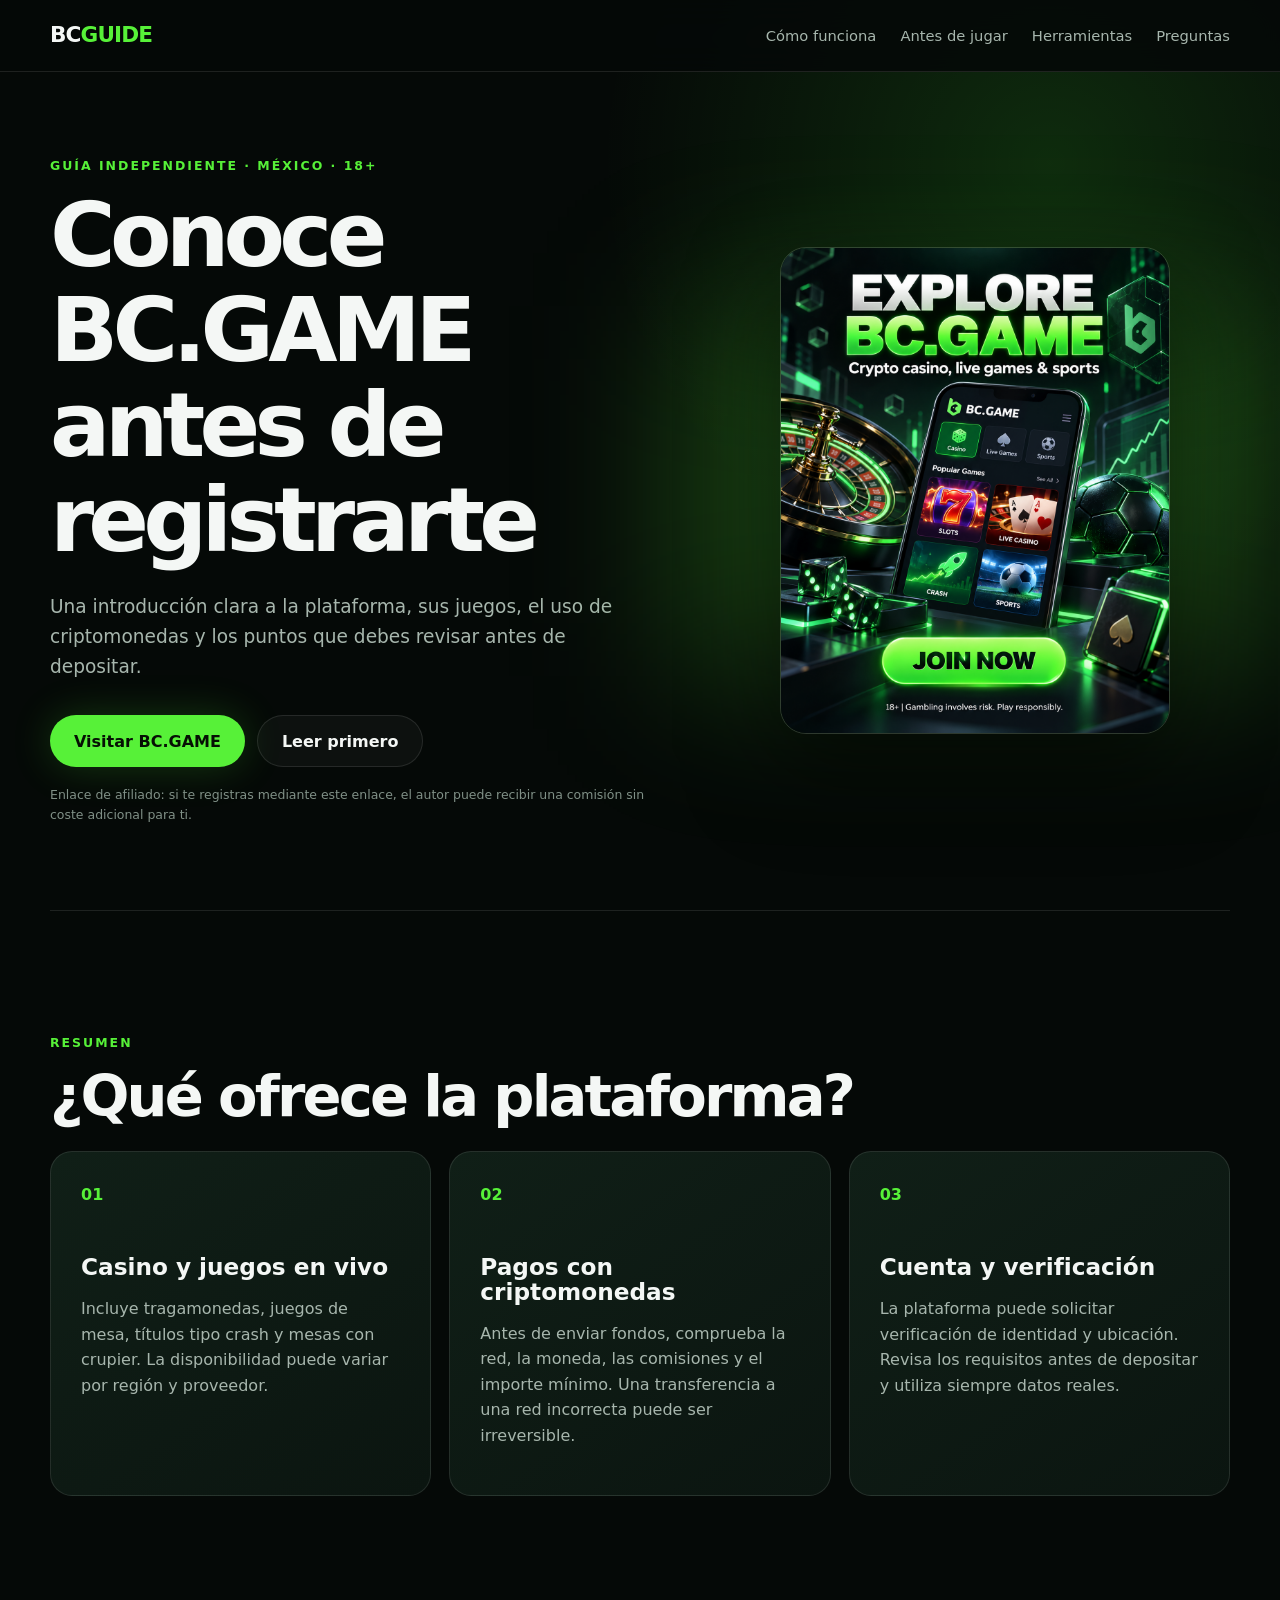
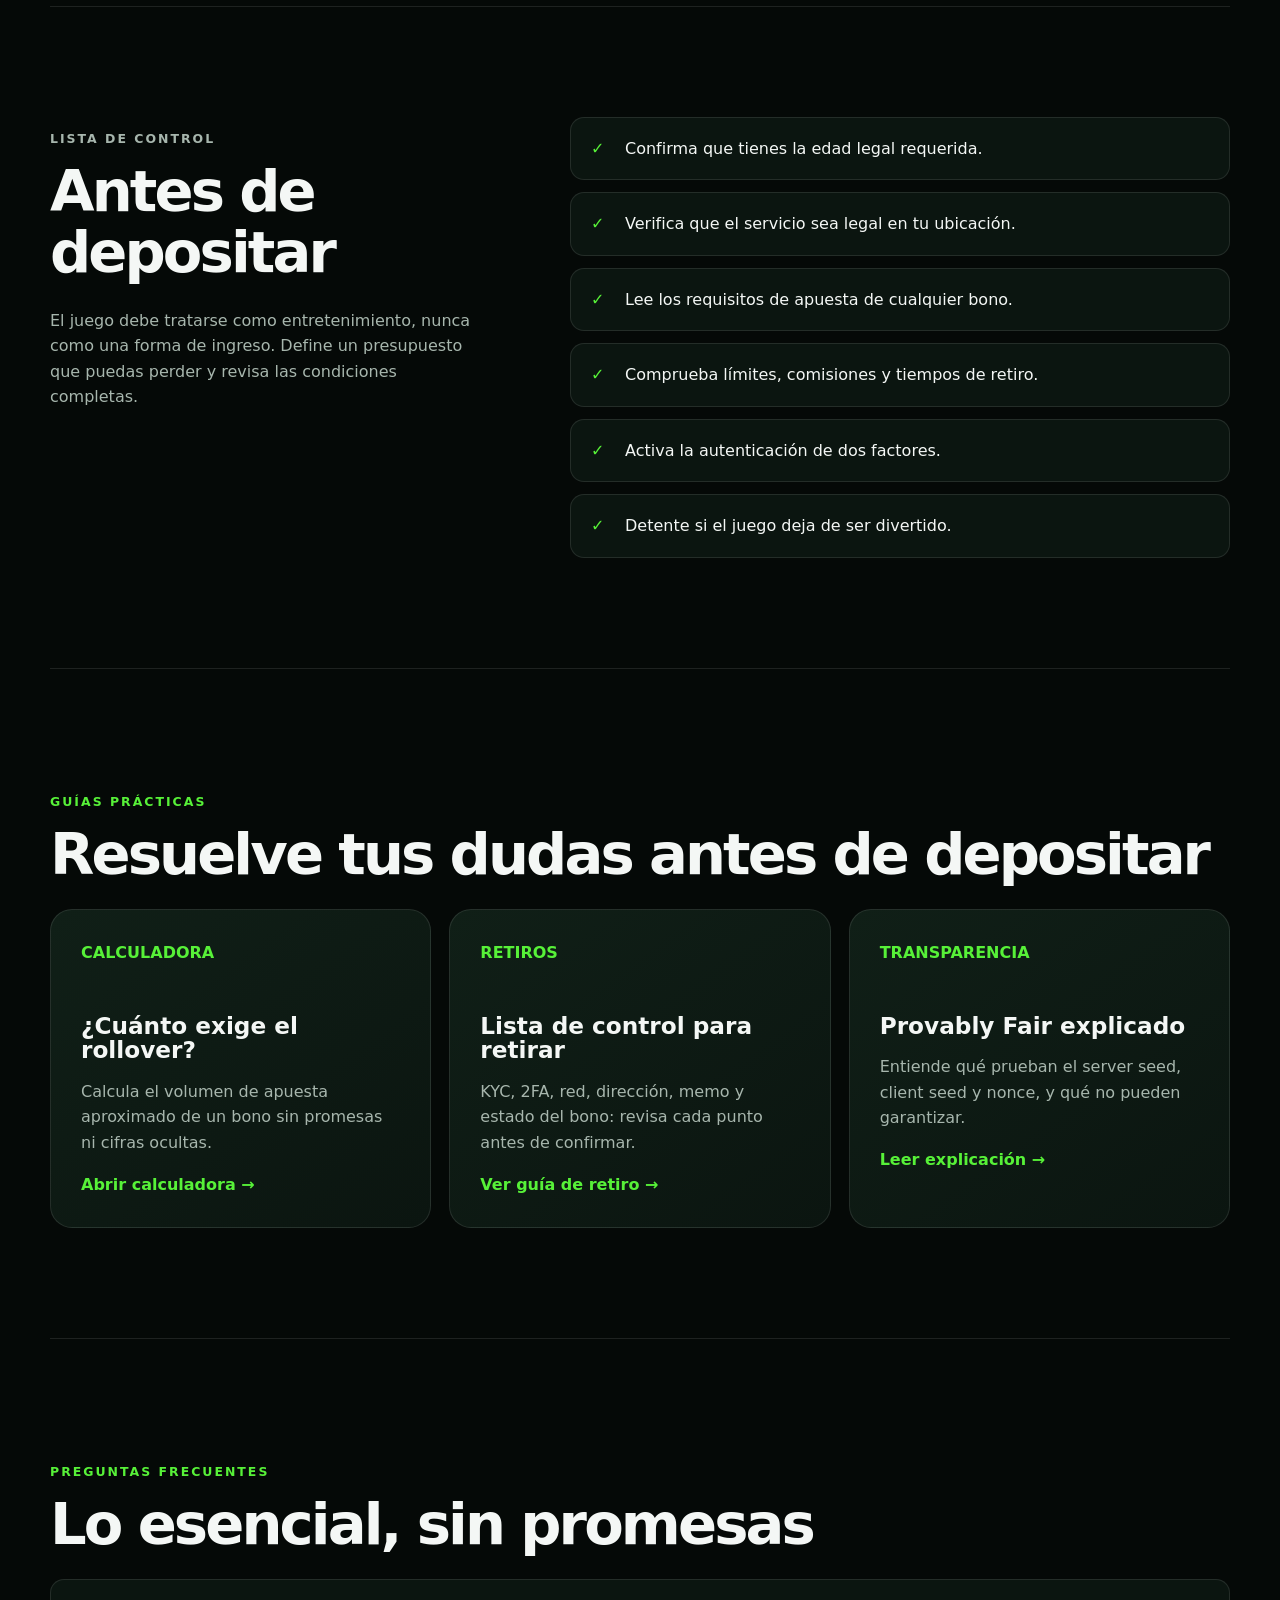
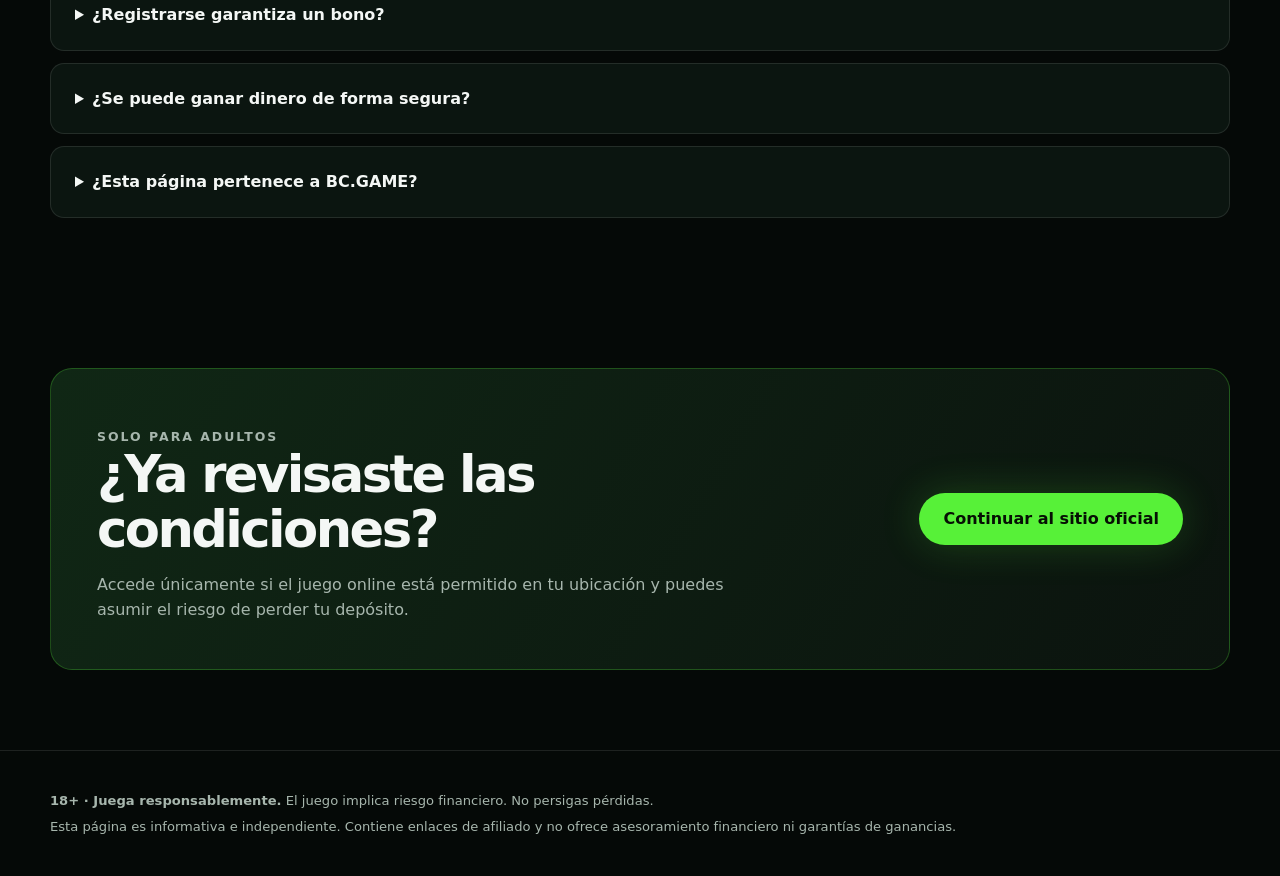
==== index.html @ 542ecfee "Add files via upload" ====
<!doctype html>
<html lang="es-MX">
<head>
  <meta charset="utf-8">
  <meta name="viewport" content="width=device-width, initial-scale=1">
  <title>BC.GAME México: guía, registro y juego responsable</title>
  <meta name="description" content="Guía informativa sobre BC.GAME para usuarios adultos en México: registro, juegos, pagos con criptomonedas y condiciones importantes.">
  <meta name="robots" content="index,follow">
  <meta name="theme-color" content="#07110d">
  <link rel="canonical" href="https://dzoyox.github.io/bcgame-mexico-guide/">
  <meta property="og:type" content="website">
  <meta property="og:locale" content="es_MX">
  <meta property="og:title" content="BC.GAME México: guía antes de registrarte">
  <meta property="og:description" content="Registro, criptomonedas, seguridad y condiciones importantes explicadas de forma clara. Solo para mayores de 18 años.">
  <meta property="og:url" content="https://dzoyox.github.io/bcgame-mexico-guide/">
  <meta property="og:image" content="https://dzoyox.github.io/bcgame-mexico-guide/bcgame-ad.png">
  <meta name="twitter:card" content="summary_large_image">
  <meta name="twitter:title" content="BC.GAME México: guía antes de registrarte">
  <meta name="twitter:description" content="Lo esencial sobre registro, criptomonedas, seguridad y condiciones. 18+.">
  <meta name="twitter:image" content="https://dzoyox.github.io/bcgame-mexico-guide/bcgame-ad.png">
  <link rel="stylesheet" href="styles.css">
  <script type="application/ld+json">
  {
    "@context": "https://schema.org",
    "@type": "WebPage",
    "name": "BC.GAME México: guía, registro y juego responsable",
    "description": "Guía independiente sobre registro, pagos con criptomonedas, seguridad y juego responsable.",
    "url": "https://dzoyox.github.io/bcgame-mexico-guide/",
    "inLanguage": "es-MX",
    "isFamilyFriendly": false,
    "audience": { "@type": "PeopleAudience", "requiredMinAge": 18 },
    "mainEntity": {
      "@type": "FAQPage",
      "mainEntity": [
        {
          "@type": "Question",
          "name": "¿Registrarse garantiza un bono?",
          "acceptedAnswer": { "@type": "Answer", "text": "No. Las promociones pueden cambiar y suelen tener requisitos de depósito, apuesta, tiempo y elegibilidad." }
        },
        {
          "@type": "Question",
          "name": "¿Se puede ganar dinero de forma segura?",
          "acceptedAnswer": { "@type": "Answer", "text": "No existe una ganancia garantizada. Los juegos de azar implican riesgo y la pérdida del dinero depositado es posible." }
        },
        {
          "@type": "Question",
          "name": "¿Esta página pertenece a BC.GAME?",
          "acceptedAnswer": { "@type": "Answer", "text": "No. Es una guía independiente que contiene un enlace de afiliado." }
        }
      ]
    }
  }
  </script>
</head>
<body>
  <header class="topbar">
    <a class="brand" href="#inicio" aria-label="Inicio">BC<span>GUIDE</span></a>
    <nav aria-label="Navegación principal">
      <a href="#como-funciona">Cómo funciona</a>
      <a href="#antes-de-jugar">Antes de jugar</a>
      <a href="#herramientas">Herramientas</a>
      <a href="#preguntas">Preguntas</a>
    </nav>
  </header>

  <main id="inicio">
    <section class="hero">
      <div class="hero-copy">
        <p class="eyebrow">GUÍA INDEPENDIENTE · MÉXICO · 18+</p>
        <h1>Conoce BC.GAME antes de registrarte</h1>
        <p class="lead">Una introducción clara a la plataforma, sus juegos, el uso de criptomonedas y los puntos que debes revisar antes de depositar.</p>
        <div class="actions">
          <a class="button primary" href="https://bcvn2.com/i-muosvm44-r/" rel="nofollow sponsored noopener" target="_blank">Visitar BC.GAME</a>
          <a class="button secondary" href="#antes-de-jugar">Leer primero</a>
        </div>
        <p class="disclosure">Enlace de afiliado: si te registras mediante este enlace, el autor puede recibir una comisión sin coste adicional para ti.</p>
      </div>
      <div class="hero-art">
        <img src="bcgame-ad.png" alt="Vista promocional de BC.GAME con juegos de casino y deportes" width="1122" height="1402">
      </div>
    </section>

    <section class="section" id="como-funciona">
      <p class="eyebrow">RESUMEN</p>
      <h2>¿Qué ofrece la plataforma?</h2>
      <div class="cards">
        <article class="card">
          <span class="number">01</span>
          <h3>Casino y juegos en vivo</h3>
          <p>Incluye tragamonedas, juegos de mesa, títulos tipo crash y mesas con crupier. La disponibilidad puede variar por región y proveedor.</p>
        </article>
        <article class="card">
          <span class="number">02</span>
          <h3>Pagos con criptomonedas</h3>
          <p>Antes de enviar fondos, comprueba la red, la moneda, las comisiones y el importe mínimo. Una transferencia a una red incorrecta puede ser irreversible.</p>
        </article>
        <article class="card">
          <span class="number">03</span>
          <h3>Cuenta y verificación</h3>
          <p>La plataforma puede solicitar verificación de identidad y ubicación. Revisa los requisitos antes de depositar y utiliza siempre datos reales.</p>
        </article>
      </div>
    </section>

    <section class="section split" id="antes-de-jugar">
      <div>
        <p class="eyebrow">LISTA DE CONTROL</p>
        <h2>Antes de depositar</h2>
        <p>El juego debe tratarse como entretenimiento, nunca como una forma de ingreso. Define un presupuesto que puedas perder y revisa las condiciones completas.</p>
      </div>
      <ul class="checklist">
        <li>Confirma que tienes la edad legal requerida.</li>
        <li>Verifica que el servicio sea legal en tu ubicación.</li>
        <li>Lee los requisitos de apuesta de cualquier bono.</li>
        <li>Comprueba límites, comisiones y tiempos de retiro.</li>
        <li>Activa la autenticación de dos factores.</li>
        <li>Detente si el juego deja de ser divertido.</li>
      </ul>
    </section>

    <section class="section" id="herramientas">
      <p class="eyebrow">GUÍAS PRÁCTICAS</p>
      <h2>Resuelve tus dudas antes de depositar</h2>
      <div class="cards resource-cards">
        <article class="card">
          <span class="number">CALCULADORA</span>
          <h3>¿Cuánto exige el rollover?</h3>
          <p>Calcula el volumen de apuesta aproximado de un bono sin promesas ni cifras ocultas.</p>
          <a class="text-link" href="calculadora-rollover.html">Abrir calculadora →</a>
        </article>
        <article class="card">
          <span class="number">RETIROS</span>
          <h3>Lista de control para retirar</h3>
          <p>KYC, 2FA, red, dirección, memo y estado del bono: revisa cada punto antes de confirmar.</p>
          <a class="text-link" href="retiros-bc-game-mexico.html">Ver guía de retiro →</a>
        </article>
        <article class="card">
          <span class="number">TRANSPARENCIA</span>
          <h3>Provably Fair explicado</h3>
          <p>Entiende qué prueban el server seed, client seed y nonce, y qué no pueden garantizar.</p>
          <a class="text-link" href="provably-fair-bc-game.html">Leer explicación →</a>
        </article>
      </div>
    </section>

    <section class="section" id="preguntas">
      <p class="eyebrow">PREGUNTAS FRECUENTES</p>
      <h2>Lo esencial, sin promesas</h2>
      <div class="faq">
        <details>
          <summary>¿Registrarse garantiza un bono?</summary>
          <p>No. Las promociones pueden cambiar y suelen tener requisitos de depósito, apuesta, tiempo y elegibilidad. Consulta siempre las condiciones vigentes en la plataforma.</p>
        </details>
        <details>
          <summary>¿Se puede ganar dinero de forma segura?</summary>
          <p>No existe una ganancia garantizada. Los juegos de azar implican riesgo y la pérdida del dinero depositado es posible.</p>
        </details>
        <details>
          <summary>¿Esta página pertenece a BC.GAME?</summary>
          <p>No. Es una guía independiente que contiene un enlace de afiliado. La información oficial y las condiciones actuales se encuentran en el sitio del operador.</p>
        </details>
      </div>
    </section>

    <section class="cta">
      <div>
        <p class="eyebrow">SOLO PARA ADULTOS</p>
        <h2>¿Ya revisaste las condiciones?</h2>
        <p>Accede únicamente si el juego online está permitido en tu ubicación y puedes asumir el riesgo de perder tu depósito.</p>
      </div>
      <a class="button primary" href="https://bcvn2.com/i-muosvm44-r/" rel="nofollow sponsored noopener" target="_blank">Continuar al sitio oficial</a>
    </section>
  </main>

  <footer>
    <p><strong>18+ · Juega responsablemente.</strong> El juego implica riesgo financiero. No persigas pérdidas.</p>
    <p>Esta página es informativa e independiente. Contiene enlaces de afiliado y no ofrece asesoramiento financiero ni garantías de ganancias.</p>
  </footer>
</body>
</html>
---- styles.css ----
:root {
  --bg: #050907;
  --panel: #0b1510;
  --panel-2: #101f17;
  --text: #f4f7f5;
  --muted: #a7b6ad;
  --green: #57f138;
  --green-dark: #2fc417;
  --line: rgba(255,255,255,.1);
  --radius: 22px;
}

* { box-sizing: border-box; }
html { scroll-behavior: smooth; }
body {
  margin: 0;
  background:
    radial-gradient(circle at 82% 4%, rgba(72, 255, 54, .14), transparent 28rem),
    var(--bg);
  color: var(--text);
  font-family: Inter, ui-sans-serif, system-ui, -apple-system, BlinkMacSystemFont, "Segoe UI", sans-serif;
  line-height: 1.6;
}

a { color: inherit; }
.text-link { color: var(--green); font-weight: 800; text-decoration: none; }
.text-link:hover { text-decoration: underline; }
.topbar {
  position: sticky;
  top: 0;
  z-index: 10;
  display: flex;
  justify-content: space-between;
  align-items: center;
  padding: 18px max(24px, calc((100vw - 1180px) / 2));
  border-bottom: 1px solid var(--line);
  background: rgba(5, 9, 7, .88);
  backdrop-filter: blur(16px);
}
.brand { text-decoration: none; font-weight: 900; letter-spacing: -.04em; font-size: 1.35rem; }
.brand span { color: var(--green); }
nav { display: flex; gap: 24px; }
nav a { color: var(--muted); text-decoration: none; font-size: .92rem; }
nav a:hover { color: var(--text); }

main { width: min(1180px, calc(100% - 40px)); margin: 0 auto; }
.hero {
  min-height: 720px;
  display: grid;
  grid-template-columns: 1.08fr .92fr;
  align-items: center;
  gap: 72px;
  padding: 72px 0;
}
.eyebrow { color: var(--green); font-size: .78rem; font-weight: 800; letter-spacing: .16em; }
h1, h2, h3 { line-height: 1.06; margin-top: 0; }
h1 { max-width: 720px; margin-bottom: 24px; font-size: clamp(3.1rem, 7vw, 6.4rem); letter-spacing: -.065em; }
h2 { margin-bottom: 24px; font-size: clamp(2.2rem, 4.5vw, 4.2rem); letter-spacing: -.05em; }
h3 { margin-bottom: 14px; font-size: 1.45rem; }
.lead { max-width: 680px; color: var(--muted); font-size: 1.16rem; }
.actions { display: flex; flex-wrap: wrap; gap: 12px; margin: 34px 0 18px; }
.button {
  display: inline-flex;
  align-items: center;
  justify-content: center;
  min-height: 52px;
  padding: 0 24px;
  border-radius: 999px;
  text-decoration: none;
  font-weight: 800;
}
.primary { color: #061004; background: var(--green); box-shadow: 0 0 42px rgba(87,241,56,.2); }
.primary:hover { background: #7cff61; }
.secondary { border: 1px solid var(--line); background: rgba(255,255,255,.035); }
.disclosure { max-width: 650px; color: #809087; font-size: .78rem; }
.hero-art { position: relative; }
.hero-art::before { content: ""; position: absolute; inset: 12% -8%; background: rgba(87,241,56,.25); filter: blur(80px); }
.hero-art img {
  position: relative;
  display: block;
  width: min(100%, 390px);
  height: auto;
  max-height: 540px;
  object-fit: contain;
  margin: auto;
  border: 1px solid rgba(255,255,255,.15);
  border-radius: 26px;
  box-shadow: 0 35px 90px rgba(0,0,0,.55);
}

.section { padding: 110px 0; border-top: 1px solid var(--line); }
.cards { display: grid; grid-template-columns: repeat(3, 1fr); gap: 18px; }
.card { padding: 30px; border: 1px solid var(--line); border-radius: var(--radius); background: linear-gradient(145deg, var(--panel-2), var(--panel)); }
.card p, .split p, .faq p, .cta p { color: var(--muted); }
.number { display: block; margin-bottom: 48px; color: var(--green); font-weight: 900; }
.split { display: grid; grid-template-columns: .8fr 1.2fr; gap: 80px; align-items: start; }
.checklist { display: grid; gap: 12px; padding: 0; margin: 0; list-style: none; }
.checklist li { padding: 18px 20px 18px 54px; border: 1px solid var(--line); border-radius: 14px; background: var(--panel); position: relative; }
.checklist li::before { content: "✓"; position: absolute; left: 20px; color: var(--green); font-weight: 900; }
.faq { display: grid; gap: 12px; }
details { padding: 22px 24px; border: 1px solid var(--line); border-radius: 14px; background: var(--panel); }
summary { cursor: pointer; font-weight: 800; }
.cta { display: flex; justify-content: space-between; align-items: center; gap: 40px; margin: 40px 0 80px; padding: 46px; border-radius: var(--radius); background: linear-gradient(120deg, #102715, #0b130e); border: 1px solid rgba(87,241,56,.25); }
.cta h2 { margin-bottom: 12px; font-size: clamp(2rem, 4vw, 3.5rem); }
.cta p { max-width: 670px; margin-bottom: 0; }
.cta .button { flex: none; }
footer { padding: 34px max(24px, calc((100vw - 1180px) / 2)); border-top: 1px solid var(--line); color: var(--muted); font-size: .82rem; }
footer p { margin: 5px 0; }

.article-shell { width: min(860px, calc(100% - 40px)); margin: 0 auto; padding: 80px 0 110px; }
.article-shell h1 { font-size: clamp(2.8rem, 7vw, 5.5rem); }
.article-shell h2 { margin-top: 70px; font-size: clamp(2rem, 4vw, 3.3rem); }
.article-shell p, .article-shell li { color: var(--muted); }
.article-shell strong { color: var(--text); }
.article-intro { font-size: 1.18rem; }
.notice { margin: 30px 0; padding: 20px 22px; border: 1px solid rgba(87,241,56,.25); border-radius: 16px; background: var(--panel); }
.calculator { display: grid; gap: 18px; margin: 34px 0; padding: 28px; border: 1px solid var(--line); border-radius: var(--radius); background: var(--panel); }
.calculator label { display: grid; gap: 8px; color: var(--muted); font-size: .9rem; }
.calculator input, .calculator select { width: 100%; padding: 14px 16px; color: var(--text); background: #07100b; border: 1px solid var(--line); border-radius: 12px; font: inherit; }
.result { padding: 22px; border-radius: 16px; color: #071006; background: var(--green); }
.result strong { display: block; color: #071006; font-size: clamp(2rem, 7vw, 3.7rem); line-height: 1; }
.article-nav { display: flex; flex-wrap: wrap; gap: 10px; margin-bottom: 46px; }
.article-nav a { padding: 8px 13px; border: 1px solid var(--line); border-radius: 999px; color: var(--muted); text-decoration: none; }
.steps { counter-reset: step; padding: 0; list-style: none; }
.steps li { position: relative; margin: 14px 0; padding: 18px 18px 18px 58px; border: 1px solid var(--line); border-radius: 14px; background: var(--panel); }
.steps li::before { counter-increment: step; content: counter(step); position: absolute; left: 18px; top: 17px; display: grid; place-items: center; width: 25px; height: 25px; border-radius: 50%; color: #071006; background: var(--green); font-weight: 900; }

@media (max-width: 820px) {
  nav { display: none; }
  .hero { grid-template-columns: 1fr; gap: 36px; min-height: auto; }
  .hero-art { order: -1; }
  .hero-art img { width: min(78vw, 320px); max-height: none; }
  .cards, .split { grid-template-columns: 1fr; }
  .split { gap: 30px; }
  .section { padding: 76px 0; }
  .cta { align-items: stretch; flex-direction: column; padding: 30px; }
}

@media (prefers-reduced-motion: reduce) {
  html { scroll-behavior: auto; }
}
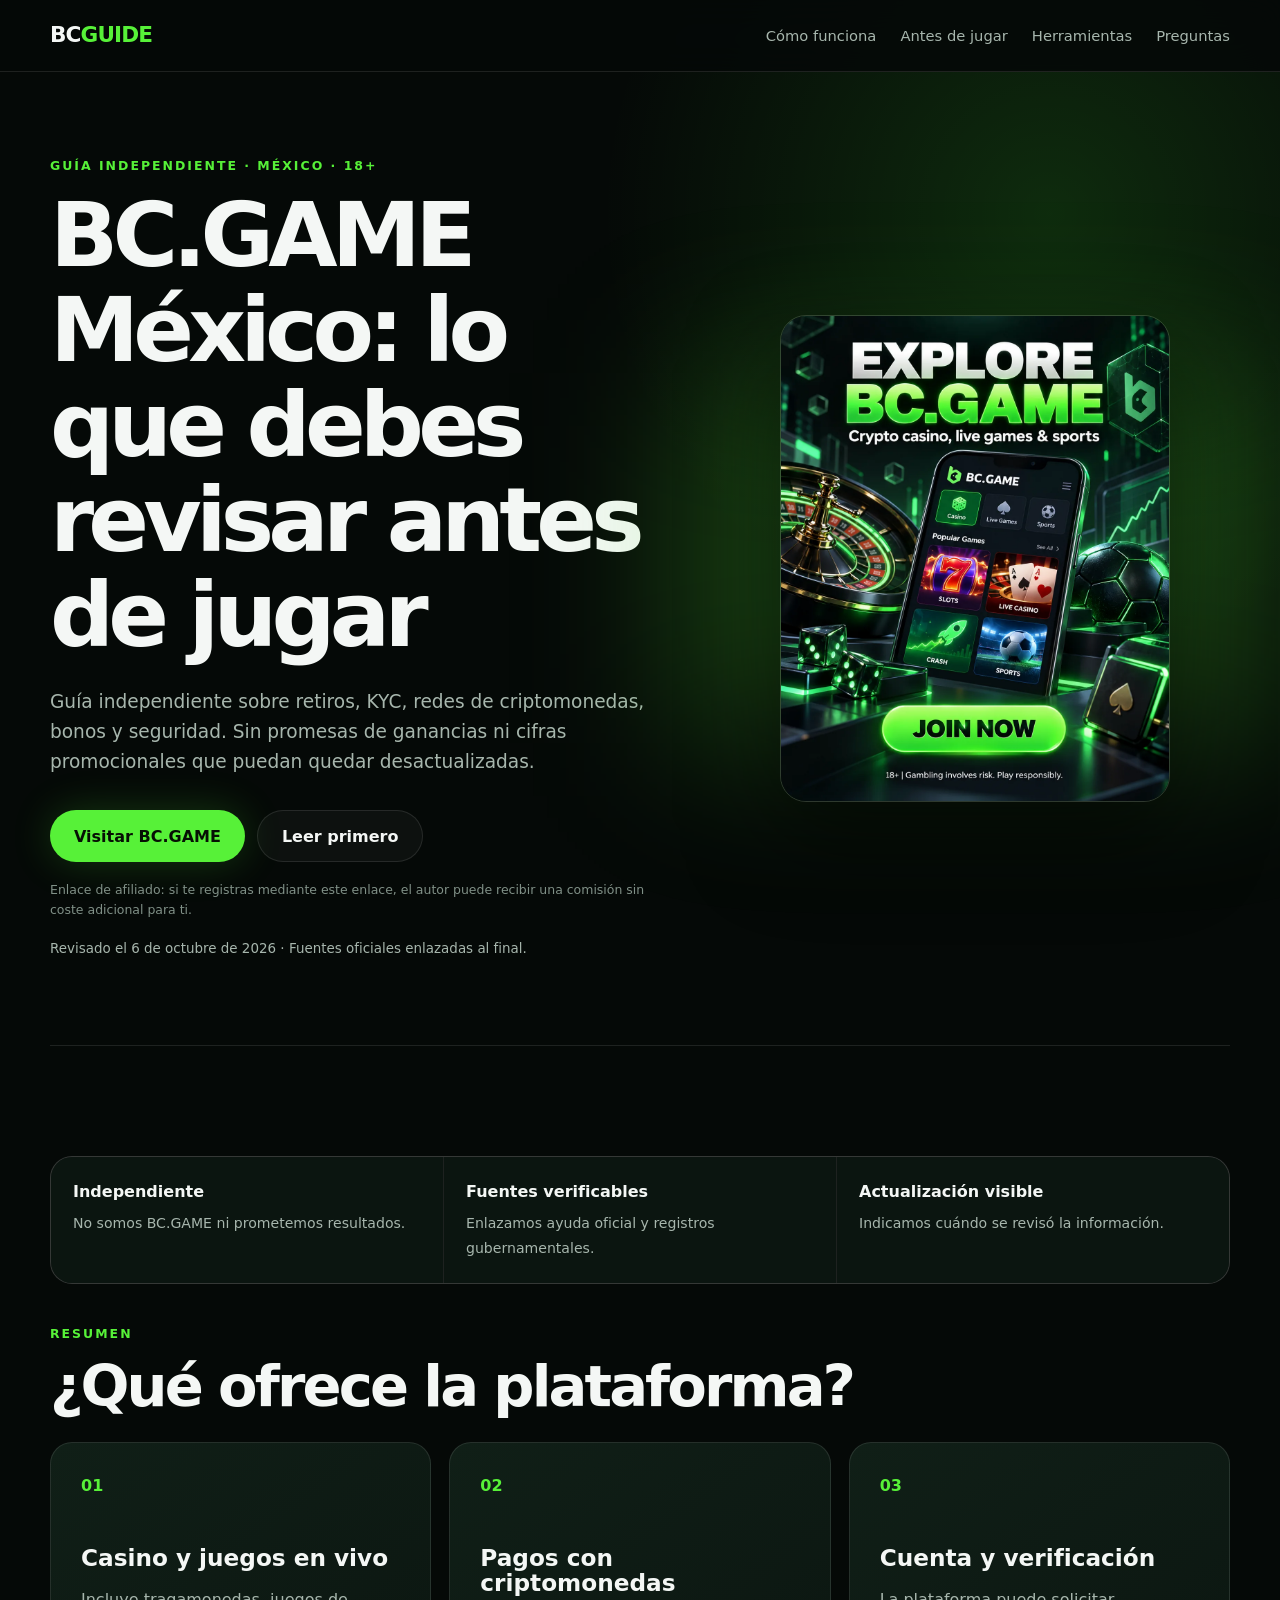
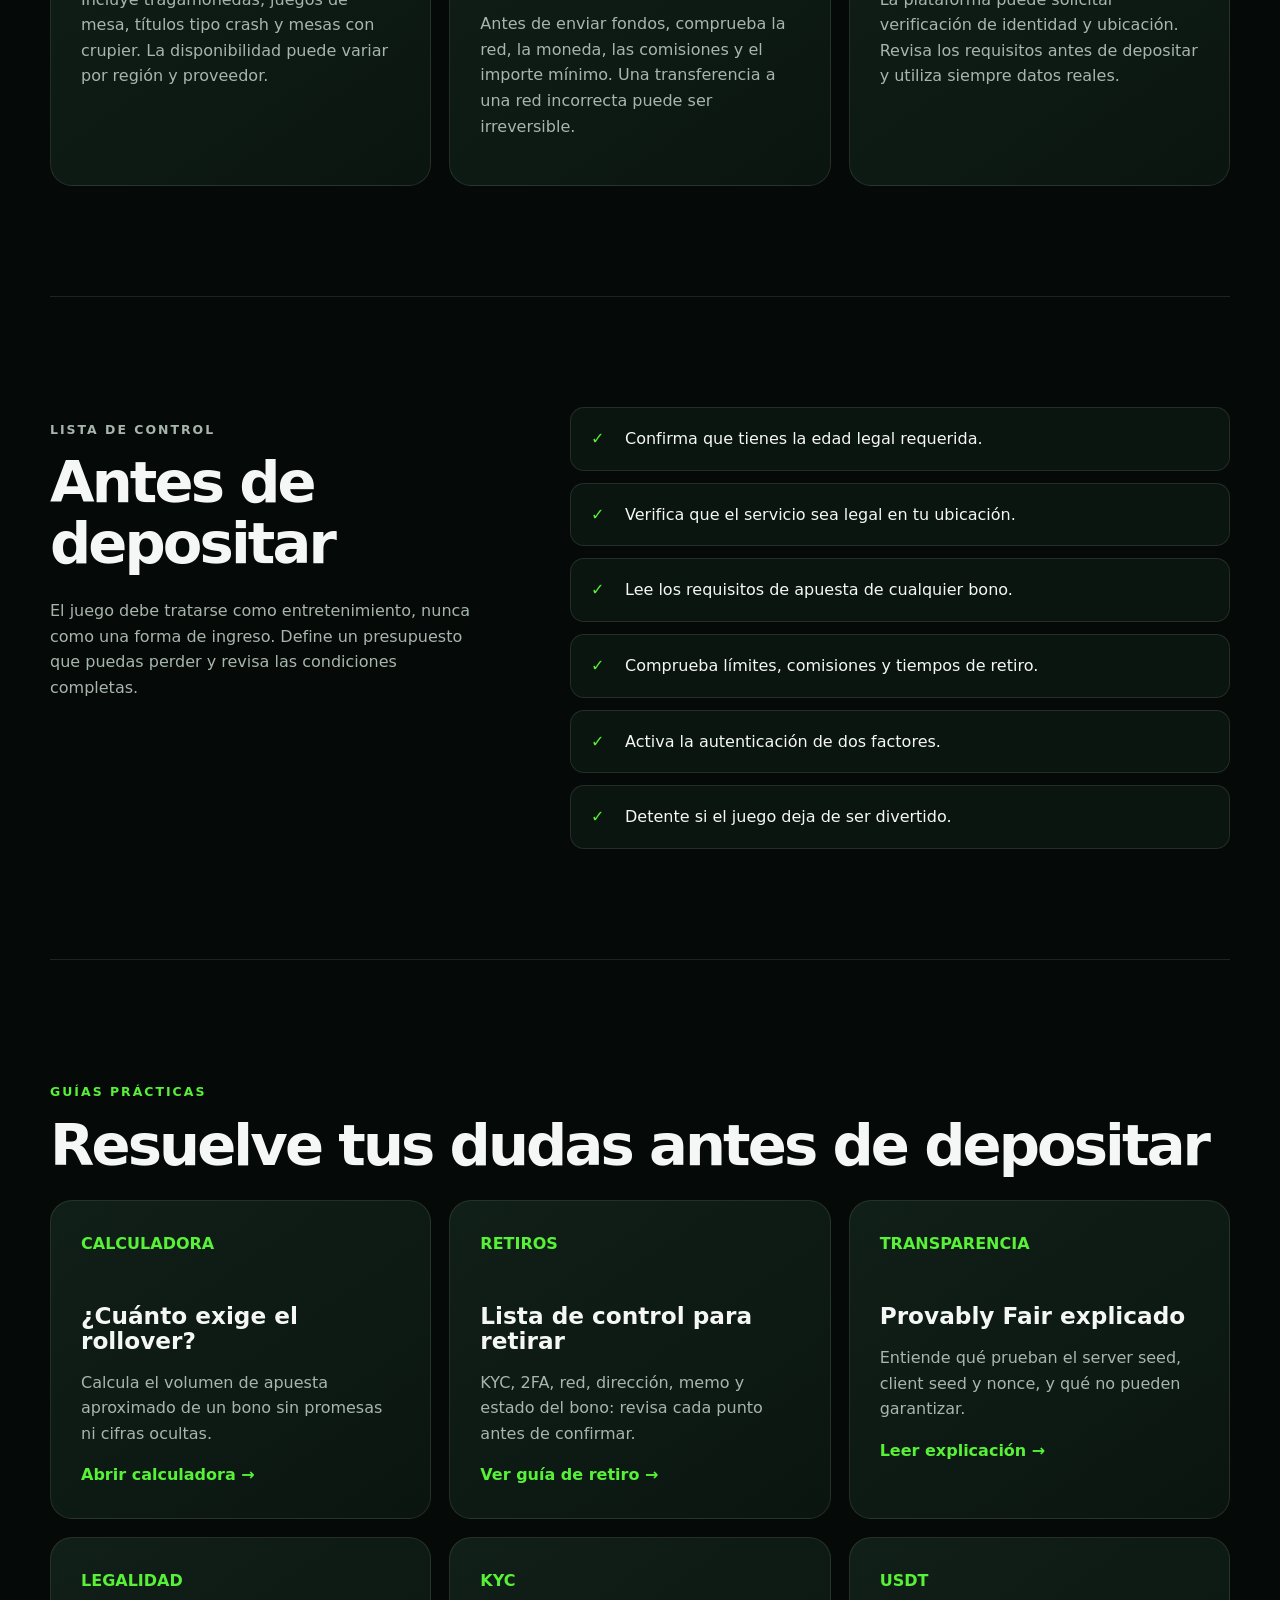
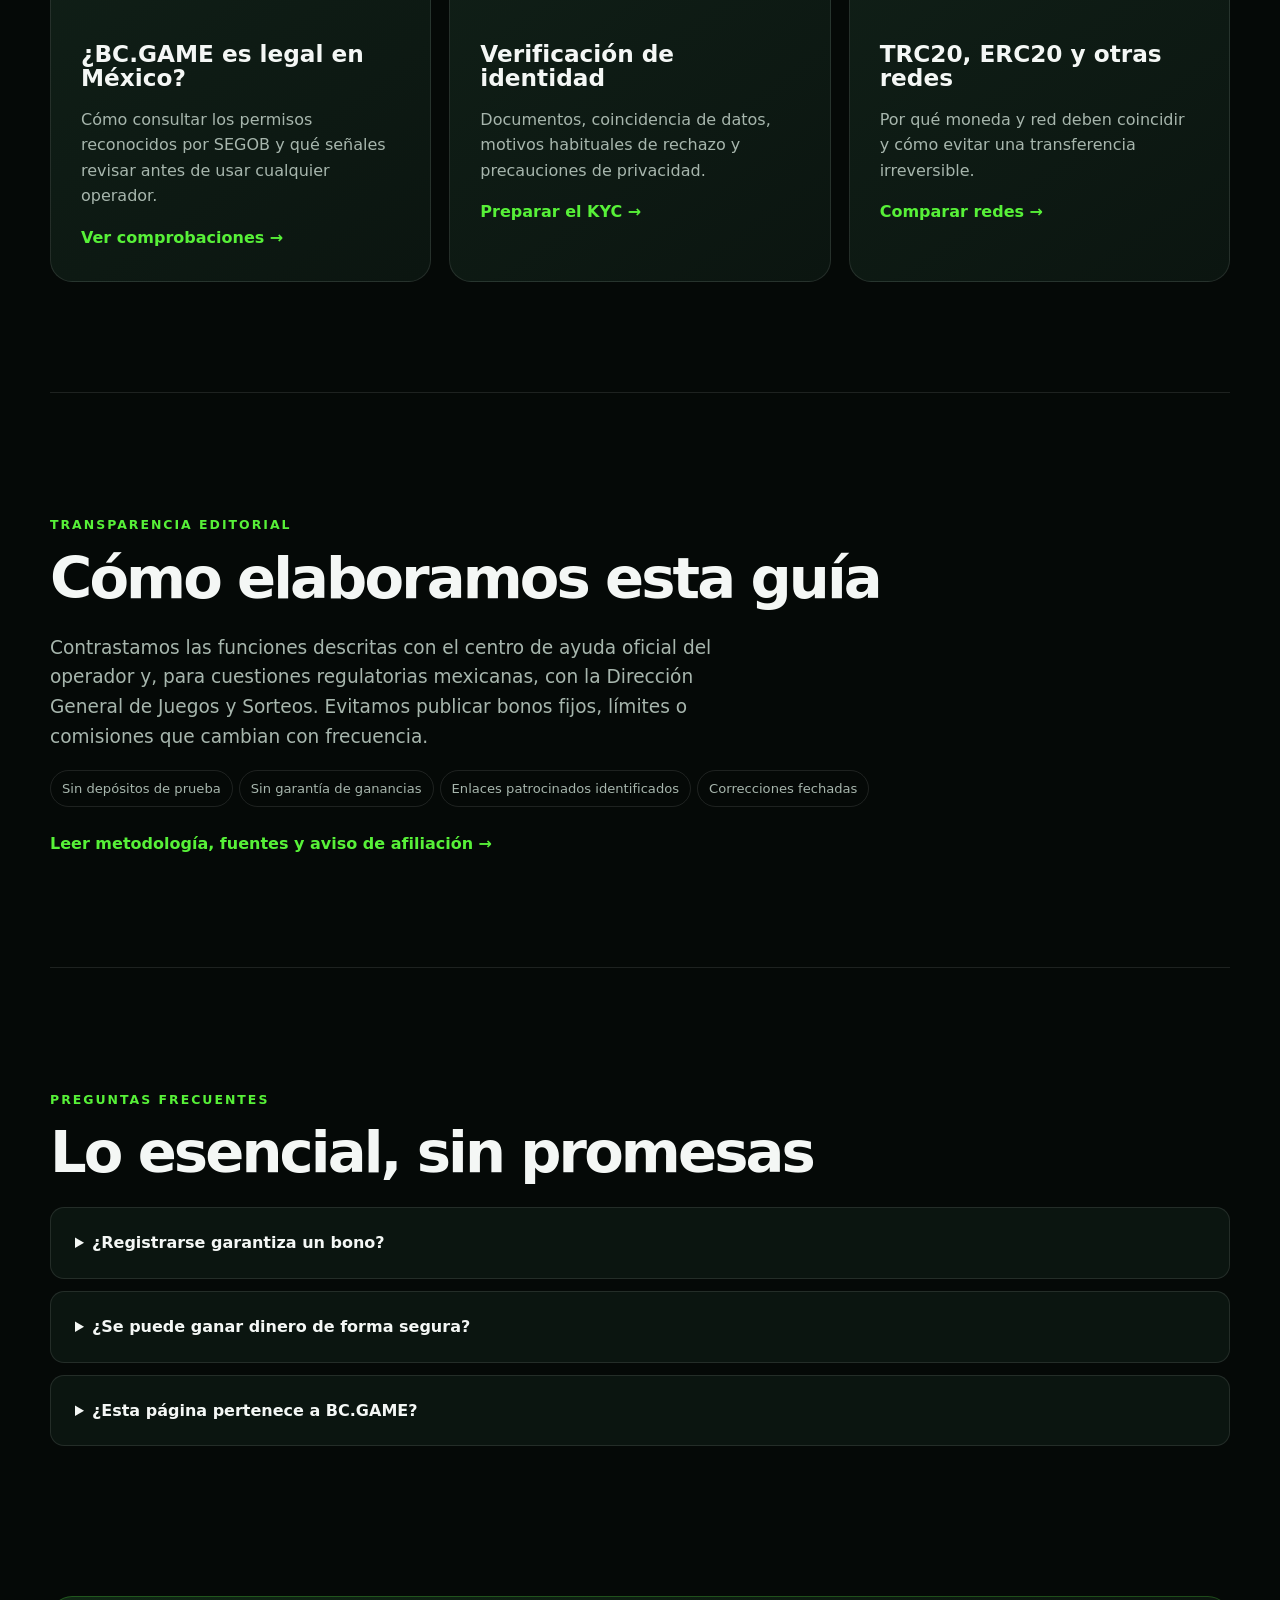
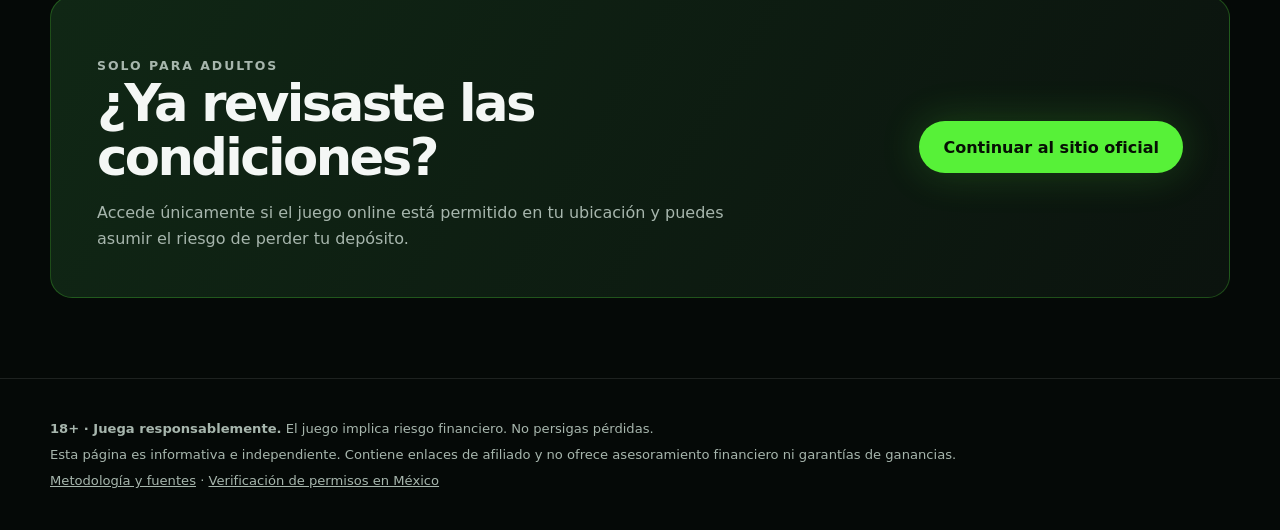
==== commit b3827552: "Expand guides and improve technical SEO" ====
--- a/index.html
+++ b/index.html
@@ -3,30 +3,35 @@
 <head>
   <meta charset="utf-8">
   <meta name="viewport" content="width=device-width, initial-scale=1">
-  <title>BC.GAME México: guía, registro y juego responsable</title>
-  <meta name="description" content="Guía informativa sobre BC.GAME para usuarios adultos en México: registro, juegos, pagos con criptomonedas y condiciones importantes.">
+  <title>BC.GAME México 2026: guía, retiros, KYC y seguridad</title>
+  <meta name="description" content="Guía independiente de BC.GAME para México: retiros, KYC, redes USDT, rollover, Provably Fair, seguridad y cómo verificar permisos antes de registrarte.">
+  <meta name="author" content="BCGUIDE">
   <meta name="robots" content="index,follow">
   <meta name="theme-color" content="#07110d">
   <link rel="canonical" href="https://dzoyox.github.io/bcgame-mexico-guide/">
   <meta property="og:type" content="website">
   <meta property="og:locale" content="es_MX">
-  <meta property="og:title" content="BC.GAME México: guía antes de registrarte">
-  <meta property="og:description" content="Registro, criptomonedas, seguridad y condiciones importantes explicadas de forma clara. Solo para mayores de 18 años.">
+  <meta property="og:title" content="BC.GAME México 2026: guía independiente">
+  <meta property="og:description" content="Retiros, KYC, redes cripto, rollover y seguridad explicados sin promesas. Solo para mayores de 18 años.">
   <meta property="og:url" content="https://dzoyox.github.io/bcgame-mexico-guide/">
   <meta property="og:image" content="https://dzoyox.github.io/bcgame-mexico-guide/bcgame-ad.png">
+  <meta property="og:image:width" content="1122">
+  <meta property="og:image:height" content="1402">
   <meta name="twitter:card" content="summary_large_image">
   <meta name="twitter:title" content="BC.GAME México: guía antes de registrarte">
   <meta name="twitter:description" content="Lo esencial sobre registro, criptomonedas, seguridad y condiciones. 18+.">
   <meta name="twitter:image" content="https://dzoyox.github.io/bcgame-mexico-guide/bcgame-ad.png">
-  <link rel="stylesheet" href="styles.css">
+  <link rel="preload" as="image" href="bcgame-ad.webp" type="image/webp" fetchpriority="high">
+  <link rel="stylesheet" href="styles.css?v=3">
   <script type="application/ld+json">
   {
     "@context": "https://schema.org",
     "@type": "WebPage",
-    "name": "BC.GAME México: guía, registro y juego responsable",
-    "description": "Guía independiente sobre registro, pagos con criptomonedas, seguridad y juego responsable.",
+    "name": "BC.GAME México 2026: guía, retiros, KYC y seguridad",
+    "description": "Guía independiente sobre retiros, verificación KYC, redes de criptomonedas, seguridad y juego responsable.",
     "url": "https://dzoyox.github.io/bcgame-mexico-guide/",
     "inLanguage": "es-MX",
+    "dateModified": "2026-10-06",
     "isFamilyFriendly": false,
     "audience": { "@type": "PeopleAudience", "requiredMinAge": 18 },
     "mainEntity": {
@@ -67,20 +72,26 @@
     <section class="hero">
       <div class="hero-copy">
         <p class="eyebrow">GUÍA INDEPENDIENTE · MÉXICO · 18+</p>
-        <h1>Conoce BC.GAME antes de registrarte</h1>
-        <p class="lead">Una introducción clara a la plataforma, sus juegos, el uso de criptomonedas y los puntos que debes revisar antes de depositar.</p>
+        <h1>BC.GAME México: lo que debes revisar antes de jugar</h1>
+        <p class="lead">Guía independiente sobre retiros, KYC, redes de criptomonedas, bonos y seguridad. Sin promesas de ganancias ni cifras promocionales que puedan quedar desactualizadas.</p>
         <div class="actions">
           <a class="button primary" href="https://bcvn2.com/i-muosvm44-r/" rel="nofollow sponsored noopener" target="_blank">Visitar BC.GAME</a>
           <a class="button secondary" href="#antes-de-jugar">Leer primero</a>
         </div>
         <p class="disclosure">Enlace de afiliado: si te registras mediante este enlace, el autor puede recibir una comisión sin coste adicional para ti.</p>
+        <p class="reviewed">Revisado el <time datetime="2026-10-06">6 de octubre de 2026</time> · Fuentes oficiales enlazadas al final.</p>
       </div>
       <div class="hero-art">
-        <img src="bcgame-ad.png" alt="Vista promocional de BC.GAME con juegos de casino y deportes" width="1122" height="1402">
+        <picture><source srcset="bcgame-ad.webp" type="image/webp"><img src="bcgame-ad.png" alt="Vista promocional de BC.GAME con juegos de casino y deportes" width="1122" height="1402" fetchpriority="high" decoding="async"></picture>
       </div>
     </section>
 
     <section class="section" id="como-funciona">
+      <div class="trust-strip" aria-label="Criterios editoriales">
+        <div class="trust-item"><strong>Independiente</strong><span>No somos BC.GAME ni prometemos resultados.</span></div>
+        <div class="trust-item"><strong>Fuentes verificables</strong><span>Enlazamos ayuda oficial y registros gubernamentales.</span></div>
+        <div class="trust-item"><strong>Actualización visible</strong><span>Indicamos cuándo se revisó la información.</span></div>
+      </div>
       <p class="eyebrow">RESUMEN</p>
       <h2>¿Qué ofrece la plataforma?</h2>
       <div class="cards">
@@ -140,7 +151,33 @@
           <p>Entiende qué prueban el server seed, client seed y nonce, y qué no pueden garantizar.</p>
           <a class="text-link" href="provably-fair-bc-game.html">Leer explicación →</a>
         </article>
-      </div>
+        <article class="card">
+          <span class="number">LEGALIDAD</span>
+          <h3>¿BC.GAME es legal en México?</h3>
+          <p>Cómo consultar los permisos reconocidos por SEGOB y qué señales revisar antes de usar cualquier operador.</p>
+          <a class="text-link" href="bc-game-mexico-legal-seguro.html">Ver comprobaciones →</a>
+        </article>
+        <article class="card">
+          <span class="number">KYC</span>
+          <h3>Verificación de identidad</h3>
+          <p>Documentos, coincidencia de datos, motivos habituales de rechazo y precauciones de privacidad.</p>
+          <a class="text-link" href="kyc-bc-game-verificacion.html">Preparar el KYC →</a>
+        </article>
+        <article class="card">
+          <span class="number">USDT</span>
+          <h3>TRC20, ERC20 y otras redes</h3>
+          <p>Por qué moneda y red deben coincidir y cómo evitar una transferencia irreversible.</p>
+          <a class="text-link" href="redes-usdt-bc-game.html">Comparar redes →</a>
+        </article>
+      </div>
+    </section>
+
+    <section class="section" id="metodologia">
+      <p class="eyebrow">TRANSPARENCIA EDITORIAL</p>
+      <h2>Cómo elaboramos esta guía</h2>
+      <p class="lead">Contrastamos las funciones descritas con el centro de ayuda oficial del operador y, para cuestiones regulatorias mexicanas, con la Dirección General de Juegos y Sorteos. Evitamos publicar bonos fijos, límites o comisiones que cambian con frecuencia.</p>
+      <p><span class="pill">Sin depósitos de prueba</span><span class="pill">Sin garantía de ganancias</span><span class="pill">Enlaces patrocinados identificados</span><span class="pill">Correcciones fechadas</span></p>
+      <a class="text-link" href="metodologia-fuentes.html">Leer metodología, fuentes y aviso de afiliación →</a>
     </section>
 
     <section class="section" id="preguntas">
@@ -175,6 +212,7 @@
   <footer>
     <p><strong>18+ · Juega responsablemente.</strong> El juego implica riesgo financiero. No persigas pérdidas.</p>
     <p>Esta página es informativa e independiente. Contiene enlaces de afiliado y no ofrece asesoramiento financiero ni garantías de ganancias.</p>
+    <p><a href="metodologia-fuentes.html">Metodología y fuentes</a> · <a href="bc-game-mexico-legal-seguro.html">Verificación de permisos en México</a></p>
   </footer>
 </body>
 </html>
--- a/styles.css
+++ b/styles.css
@@ -73,6 +73,7 @@
 .primary:hover { background: #7cff61; }
 .secondary { border: 1px solid var(--line); background: rgba(255,255,255,.035); }
 .disclosure { max-width: 650px; color: #809087; font-size: .78rem; }
+.reviewed { margin-top: 18px; color: var(--muted); font-size: .84rem; }
 .hero-art { position: relative; }
 .hero-art::before { content: ""; position: absolute; inset: 12% -8%; background: rgba(87,241,56,.25); filter: blur(80px); }
 .hero-art img {
@@ -89,6 +90,10 @@
 }
 
 .section { padding: 110px 0; border-top: 1px solid var(--line); }
+.trust-strip { display: grid; grid-template-columns: repeat(3, 1fr); gap: 1px; margin: 0 0 40px; overflow: hidden; border: 1px solid var(--line); border-radius: var(--radius); background: var(--line); }
+.trust-item { padding: 22px; background: var(--panel); }
+.trust-item strong { display: block; margin-bottom: 5px; }
+.trust-item span { color: var(--muted); font-size: .88rem; }
 .cards { display: grid; grid-template-columns: repeat(3, 1fr); gap: 18px; }
 .card { padding: 30px; border: 1px solid var(--line); border-radius: var(--radius); background: linear-gradient(145deg, var(--panel-2), var(--panel)); }
 .card p, .split p, .faq p, .cta p { color: var(--muted); }
@@ -113,6 +118,21 @@
 .article-shell p, .article-shell li { color: var(--muted); }
 .article-shell strong { color: var(--text); }
 .article-intro { font-size: 1.18rem; }
+.breadcrumbs { margin-bottom: 24px; color: var(--muted); font-size: .84rem; }
+.breadcrumbs a { color: var(--green); text-decoration: none; }
+.toc { margin: 30px 0; padding: 22px 26px; border: 1px solid var(--line); border-radius: 16px; background: var(--panel); }
+.toc strong { display: block; margin-bottom: 8px; }
+.toc ul { margin: 0; padding-left: 20px; }
+.toc a { color: var(--green); }
+.sources { margin-top: 64px; padding-top: 30px; border-top: 1px solid var(--line); }
+.sources h2 { margin-top: 0; font-size: 2rem; }
+.sources a { color: var(--green); overflow-wrap: anywhere; }
+.source-note { padding: 18px 20px; border-left: 3px solid var(--green); background: var(--panel); color: var(--muted); }
+.comparison { width: 100%; margin: 28px 0; border-collapse: collapse; }
+.comparison th, .comparison td { padding: 15px; border: 1px solid var(--line); text-align: left; vertical-align: top; }
+.comparison th { color: var(--text); background: var(--panel-2); }
+.comparison td { color: var(--muted); }
+.pill { display: inline-flex; margin: 0 6px 8px 0; padding: 7px 11px; border: 1px solid var(--line); border-radius: 999px; color: var(--muted); font-size: .82rem; }
 .notice { margin: 30px 0; padding: 20px 22px; border: 1px solid rgba(87,241,56,.25); border-radius: 16px; background: var(--panel); }
 .calculator { display: grid; gap: 18px; margin: 34px 0; padding: 28px; border: 1px solid var(--line); border-radius: var(--radius); background: var(--panel); }
 .calculator label { display: grid; gap: 8px; color: var(--muted); font-size: .9rem; }
@@ -126,16 +146,26 @@
 .steps li::before { counter-increment: step; content: counter(step); position: absolute; left: 18px; top: 17px; display: grid; place-items: center; width: 25px; height: 25px; border-radius: 50%; color: #071006; background: var(--green); font-weight: 900; }
 
 @media (max-width: 820px) {
-  nav { display: none; }
+  .topbar { align-items: flex-start; gap: 16px; }
+  .topbar nav { justify-content: flex-end; flex-wrap: wrap; gap: 8px 14px; }
+  .topbar nav a { font-size: .78rem; }
   .hero { grid-template-columns: 1fr; gap: 36px; min-height: auto; }
   .hero-art { order: -1; }
   .hero-art img { width: min(78vw, 320px); max-height: none; }
-  .cards, .split { grid-template-columns: 1fr; }
+  .cards, .split, .trust-strip { grid-template-columns: 1fr; }
   .split { gap: 30px; }
   .section { padding: 76px 0; }
   .cta { align-items: stretch; flex-direction: column; padding: 30px; }
 }
 
+@media (max-width: 520px) {
+  .topbar { position: static; }
+  .topbar nav { display: none; }
+  h1 { font-size: clamp(2.65rem, 15vw, 4rem); }
+  .article-shell h1 { font-size: clamp(2.4rem, 13vw, 3.6rem); }
+  .comparison { display: block; overflow-x: auto; }
+}
+
 @media (prefers-reduced-motion: reduce) {
   html { scroll-behavior: auto; }
 }
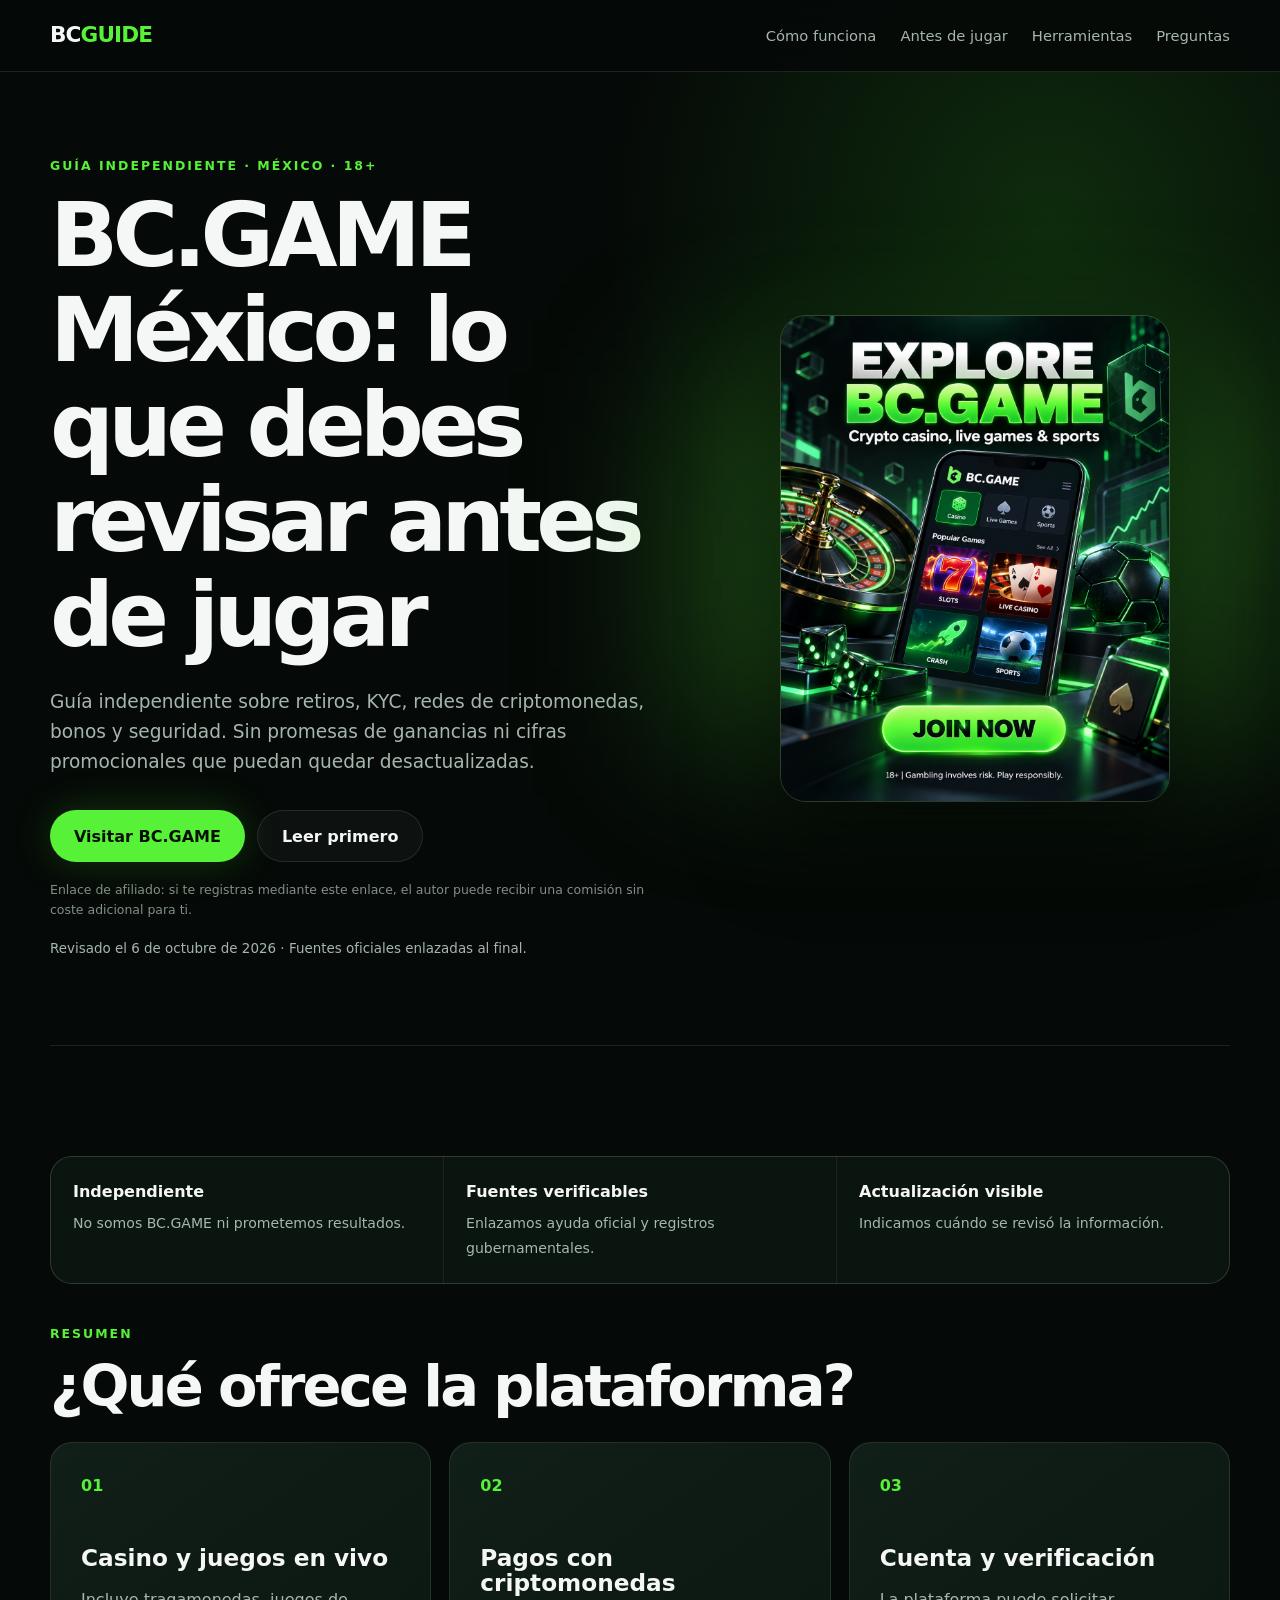
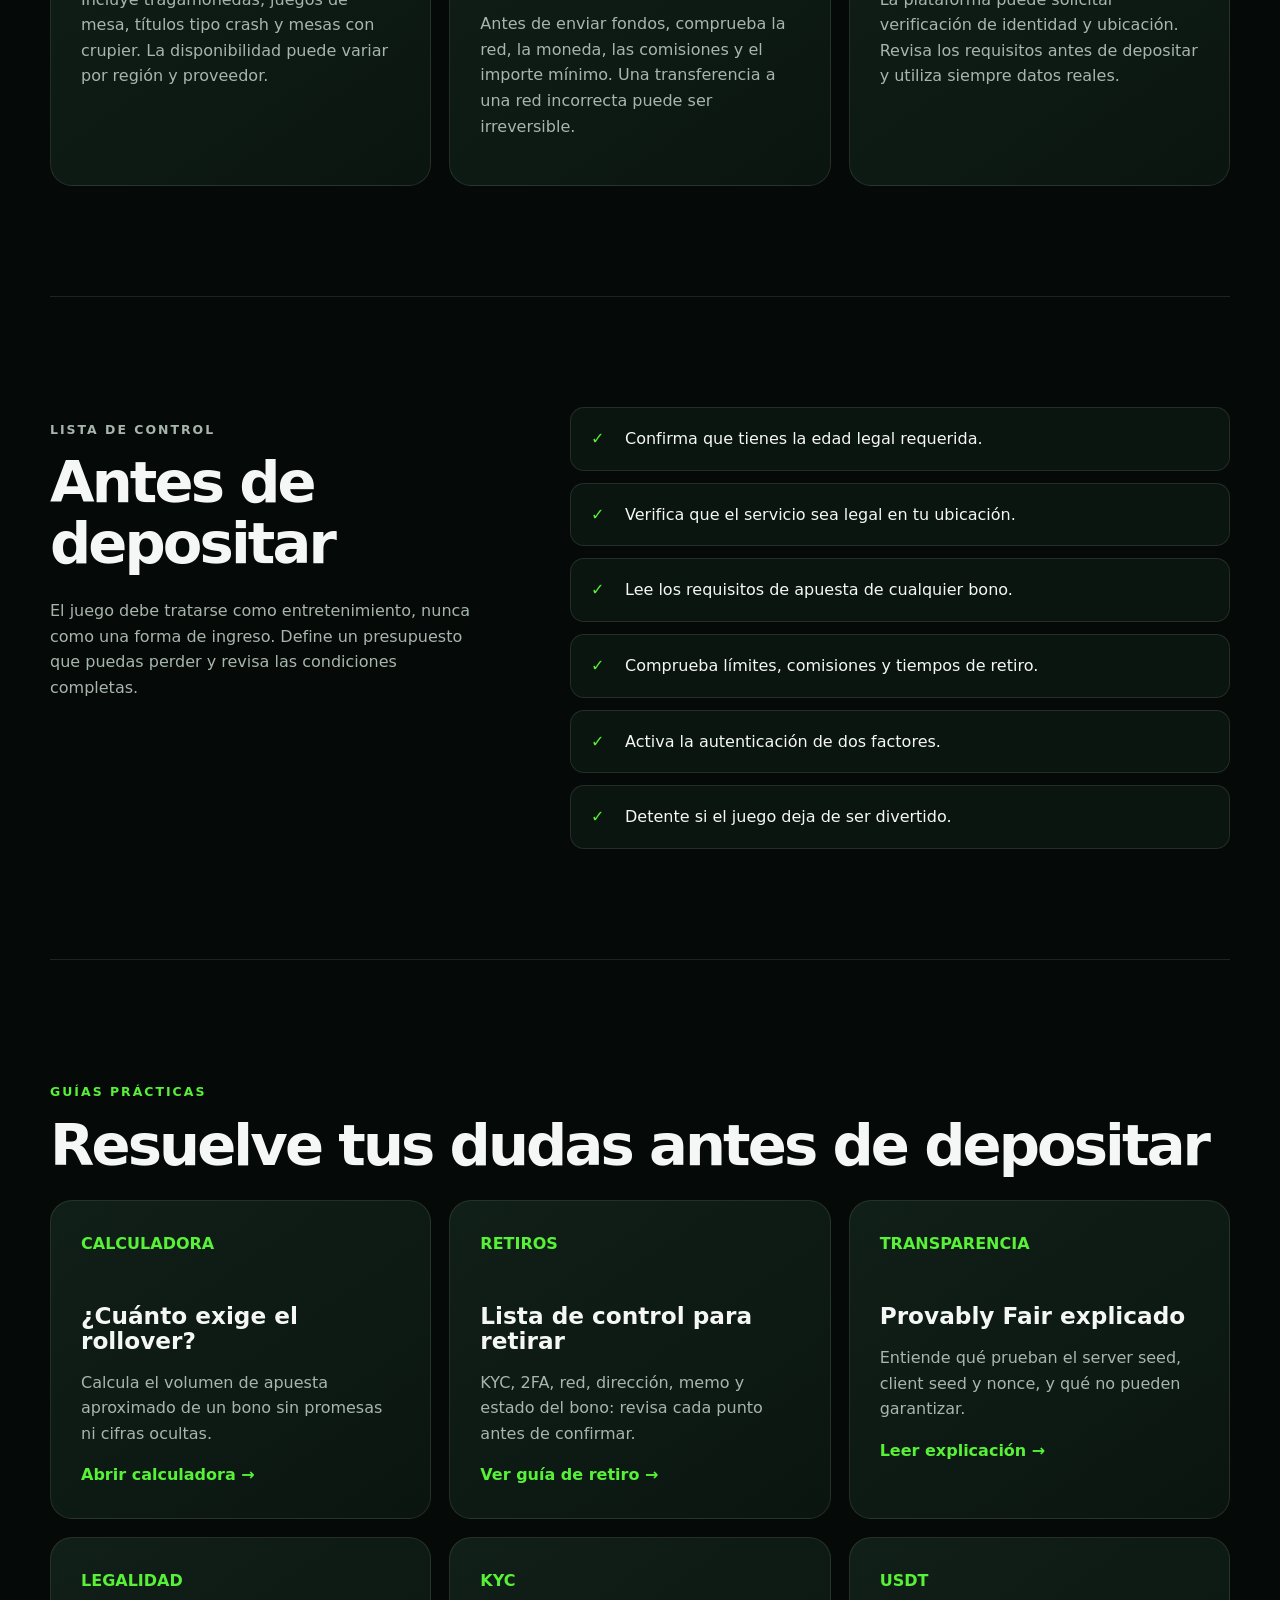
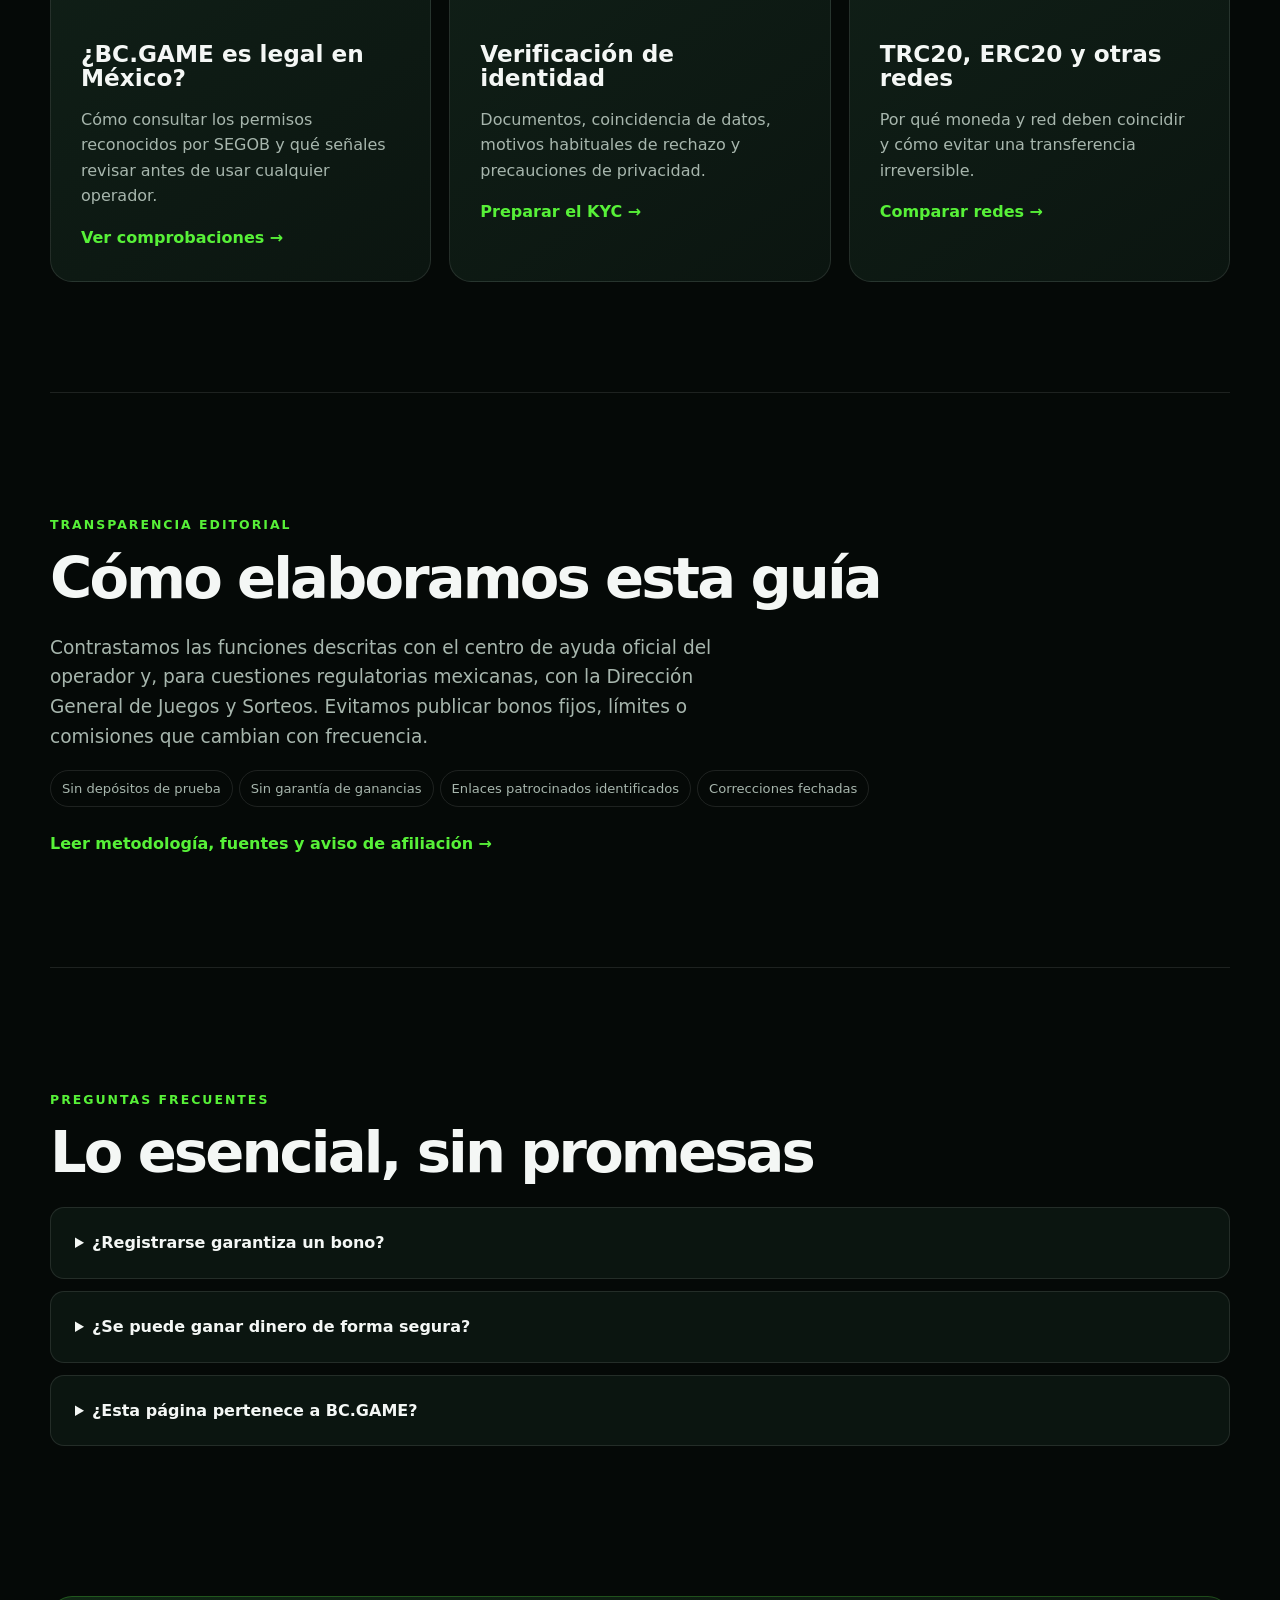
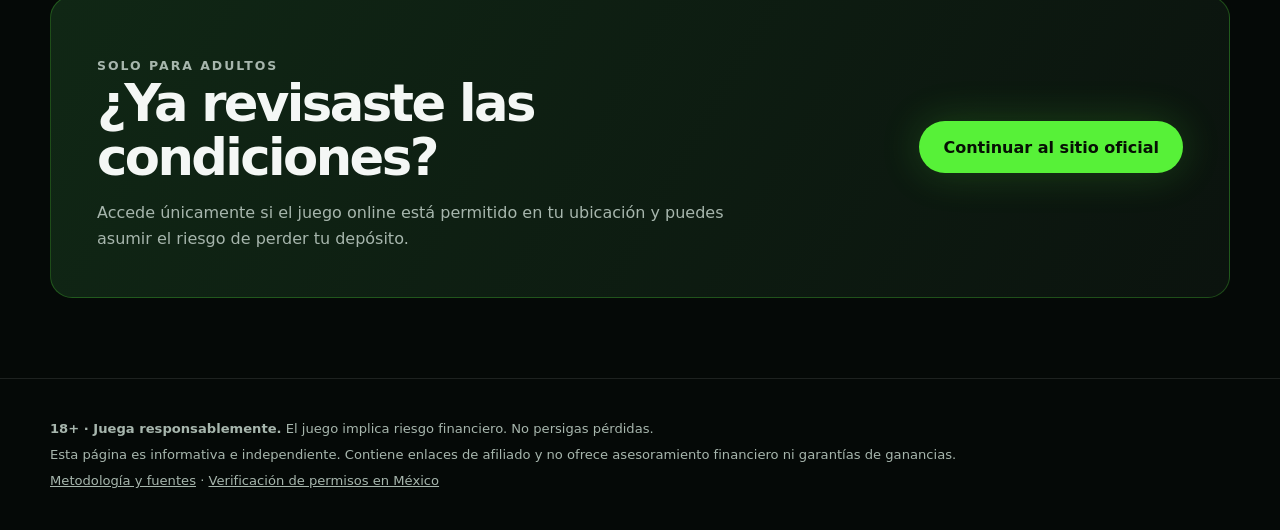
==== commit ab285f8d: "Expand guides and improve technical SEO" ====
--- a/index.html
+++ b/index.html
@@ -21,7 +21,7 @@
   <meta name="twitter:title" content="BC.GAME México: guía antes de registrarte">
   <meta name="twitter:description" content="Lo esencial sobre registro, criptomonedas, seguridad y condiciones. 18+.">
   <meta name="twitter:image" content="https://dzoyox.github.io/bcgame-mexico-guide/bcgame-ad.png">
-  <link rel="preload" as="image" href="bcgame-ad.webp" type="image/webp" fetchpriority="high">
+  <link rel="preload" as="image" href="bcgame-ad.png" fetchpriority="high">
   <link rel="stylesheet" href="styles.css?v=3">
   <script type="application/ld+json">
   {
@@ -82,7 +82,7 @@
         <p class="reviewed">Revisado el <time datetime="2026-10-06">6 de octubre de 2026</time> · Fuentes oficiales enlazadas al final.</p>
       </div>
       <div class="hero-art">
-        <picture><source srcset="bcgame-ad.webp" type="image/webp"><img src="bcgame-ad.png" alt="Vista promocional de BC.GAME con juegos de casino y deportes" width="1122" height="1402" fetchpriority="high" decoding="async"></picture>
+        <img src="bcgame-ad.png" alt="Vista promocional de BC.GAME con juegos de casino y deportes" width="1122" height="1402">
       </div>
     </section>
 
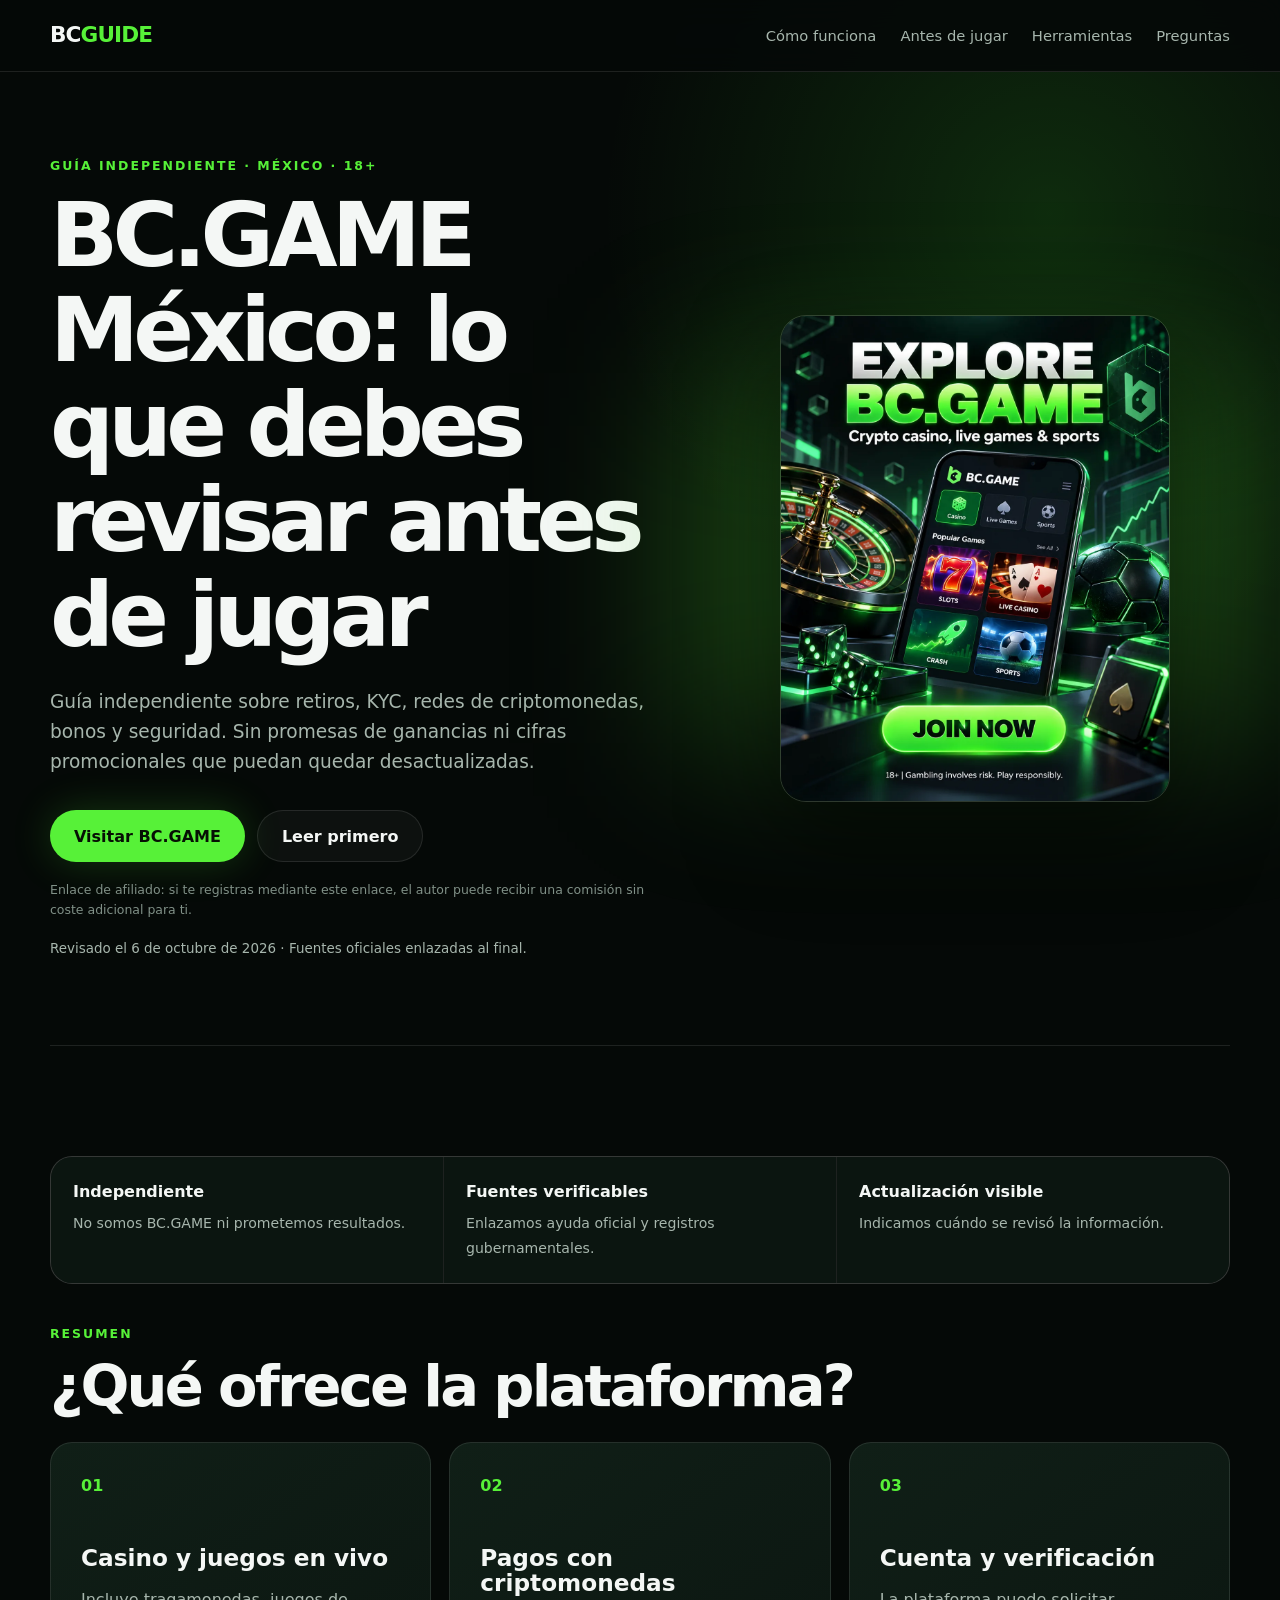
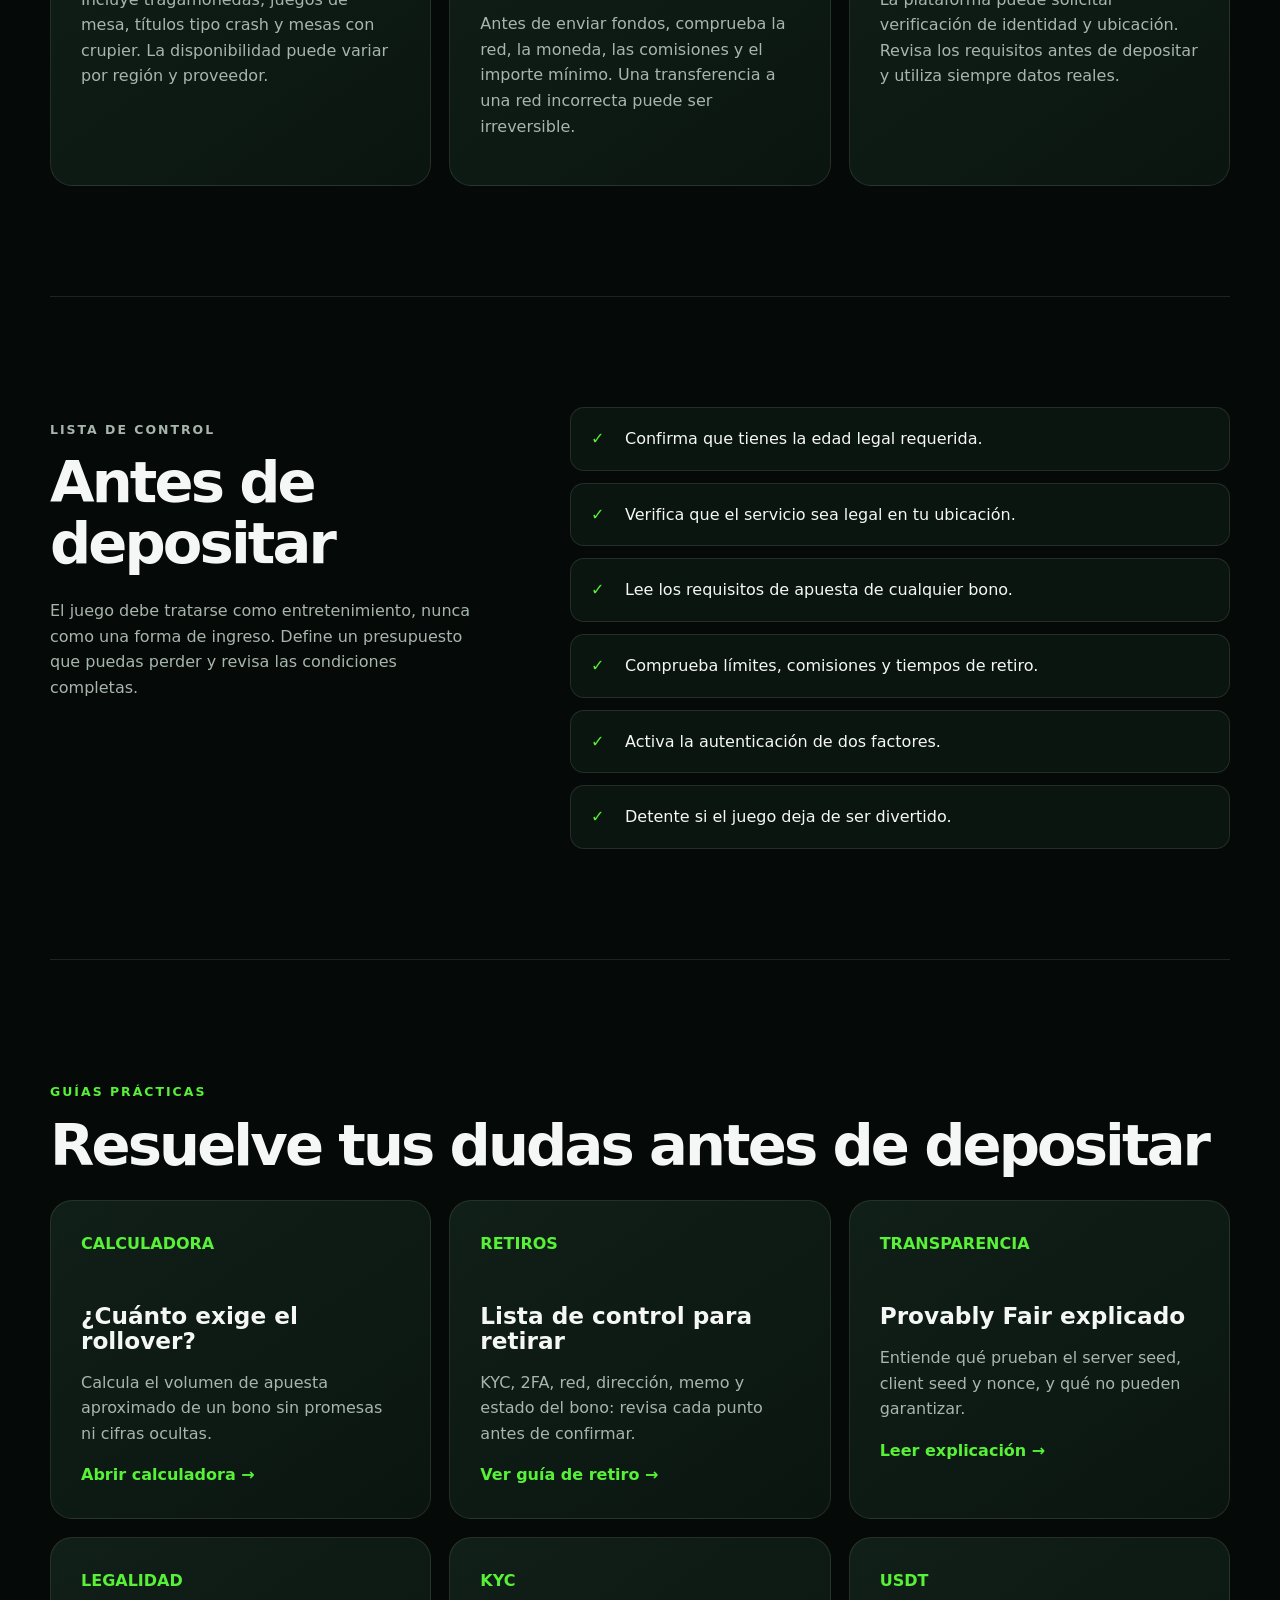
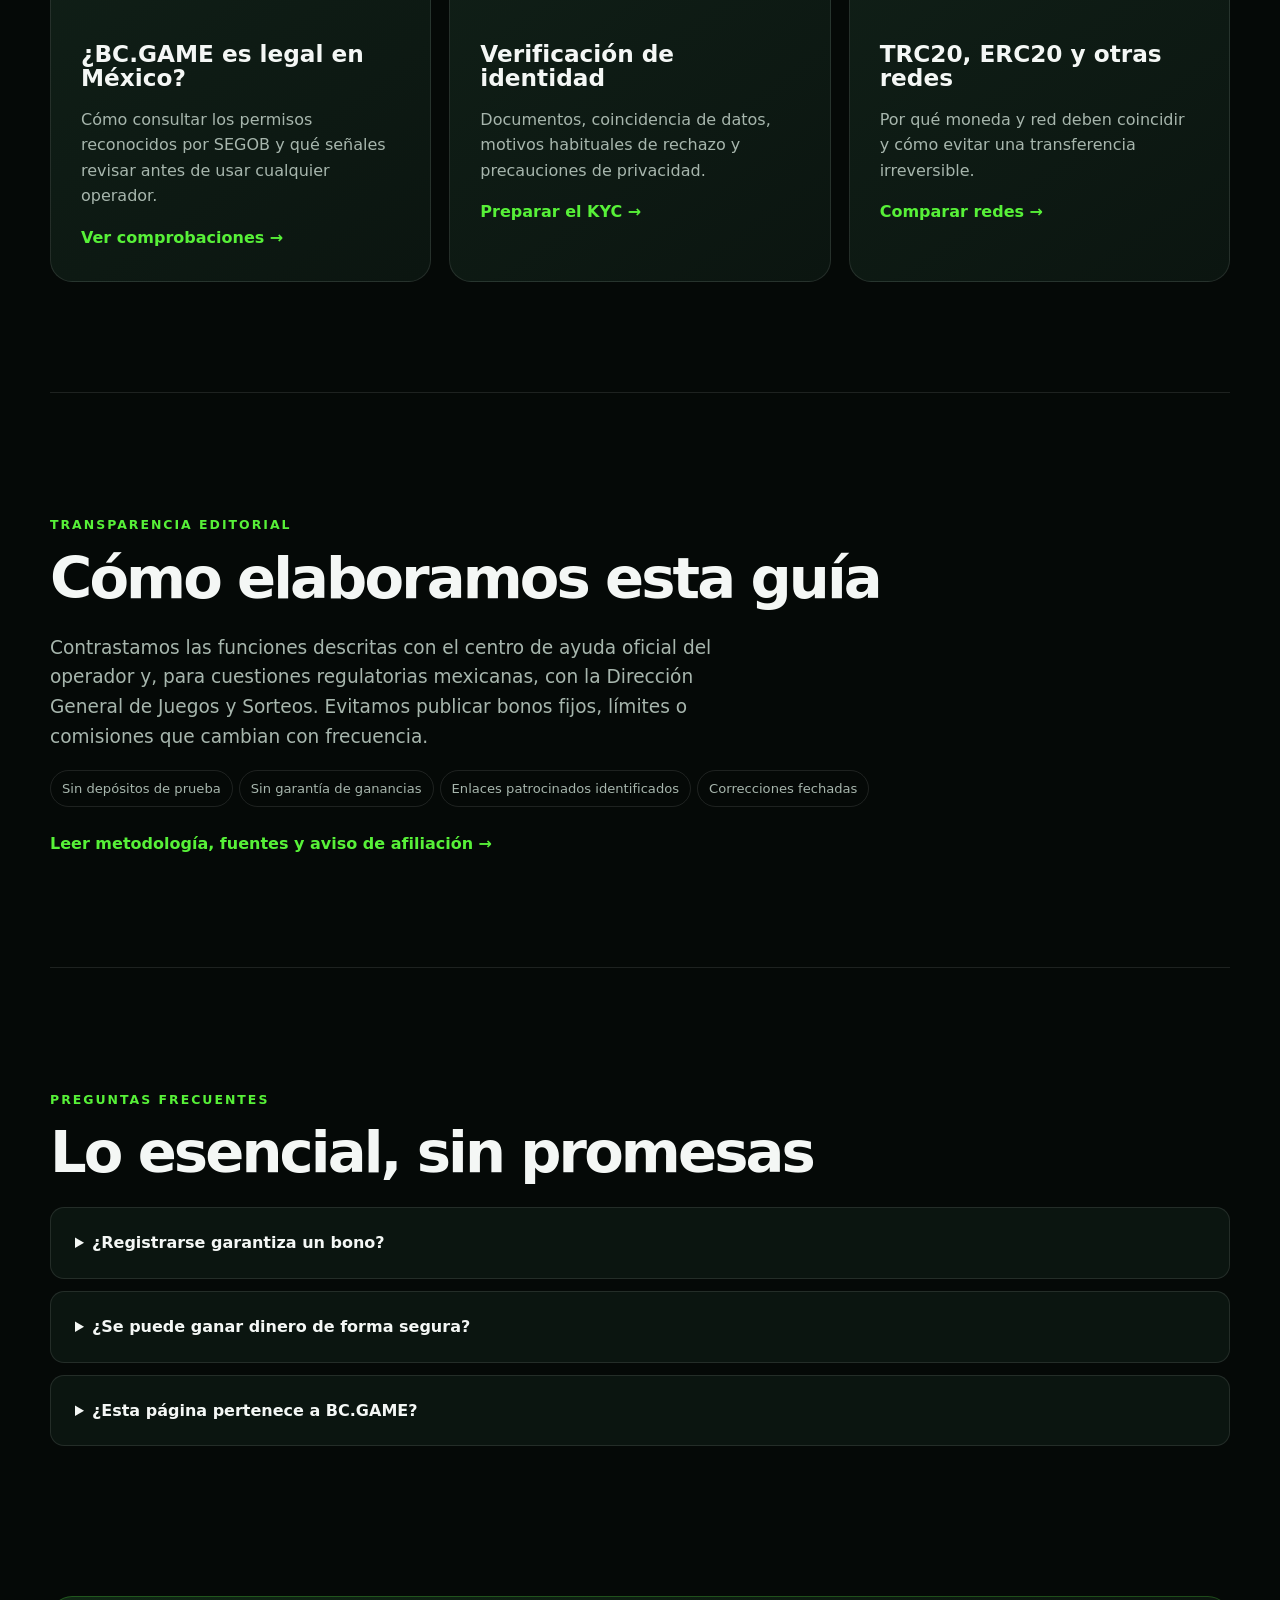
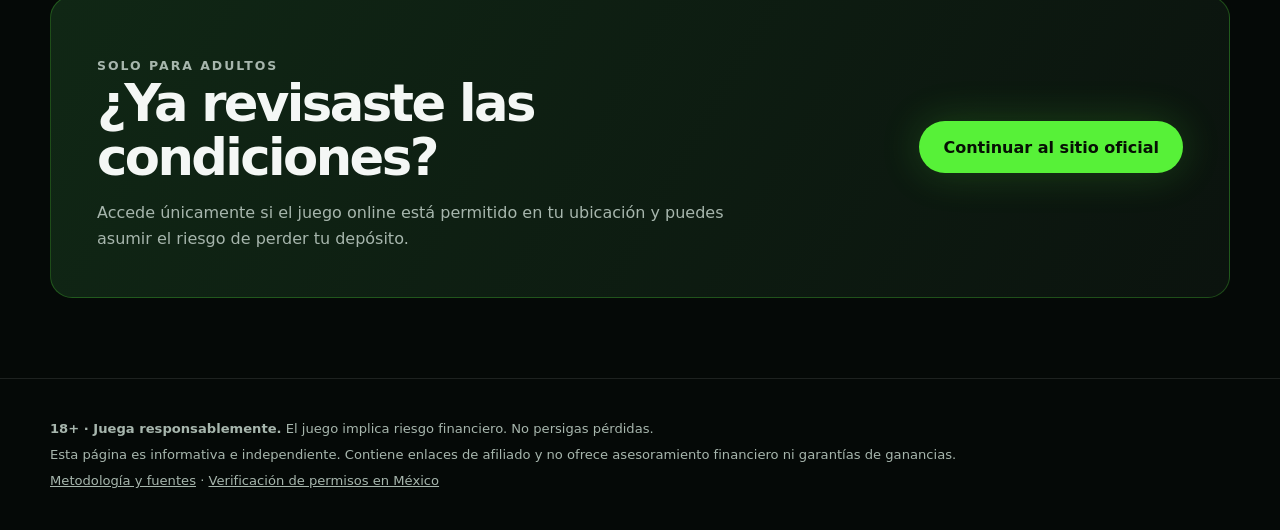
==== commit 6157df24: "Prevent horizontal overflow on mobile" ====
--- a/index.html
+++ b/index.html
@@ -21,8 +21,8 @@
   <meta name="twitter:title" content="BC.GAME México: guía antes de registrarte">
   <meta name="twitter:description" content="Lo esencial sobre registro, criptomonedas, seguridad y condiciones. 18+.">
   <meta name="twitter:image" content="https://dzoyox.github.io/bcgame-mexico-guide/bcgame-ad.png">
-  <link rel="preload" as="image" href="bcgame-ad.png" fetchpriority="high">
-  <link rel="stylesheet" href="styles.css?v=3">
+  <link rel="preload" as="image" href="bcgame-ad.webp" type="image/webp" fetchpriority="high">
+  <link rel="stylesheet" href="styles.css?v=4">
   <script type="application/ld+json">
   {
     "@context": "https://schema.org",
@@ -82,7 +82,7 @@
         <p class="reviewed">Revisado el <time datetime="2026-10-06">6 de octubre de 2026</time> · Fuentes oficiales enlazadas al final.</p>
       </div>
       <div class="hero-art">
-        <img src="bcgame-ad.png" alt="Vista promocional de BC.GAME con juegos de casino y deportes" width="1122" height="1402">
+        <picture><source srcset="bcgame-ad.webp" type="image/webp"><img src="bcgame-ad.png" alt="Vista promocional de BC.GAME con juegos de casino y deportes" width="1122" height="1402" fetchpriority="high" decoding="async"></picture>
       </div>
     </section>
 
--- a/styles.css
+++ b/styles.css
@@ -14,6 +14,7 @@
 html { scroll-behavior: smooth; }
 body {
   margin: 0;
+  overflow-x: clip;
   background:
     radial-gradient(circle at 82% 4%, rgba(72, 255, 54, .14), transparent 28rem),
     var(--bg);
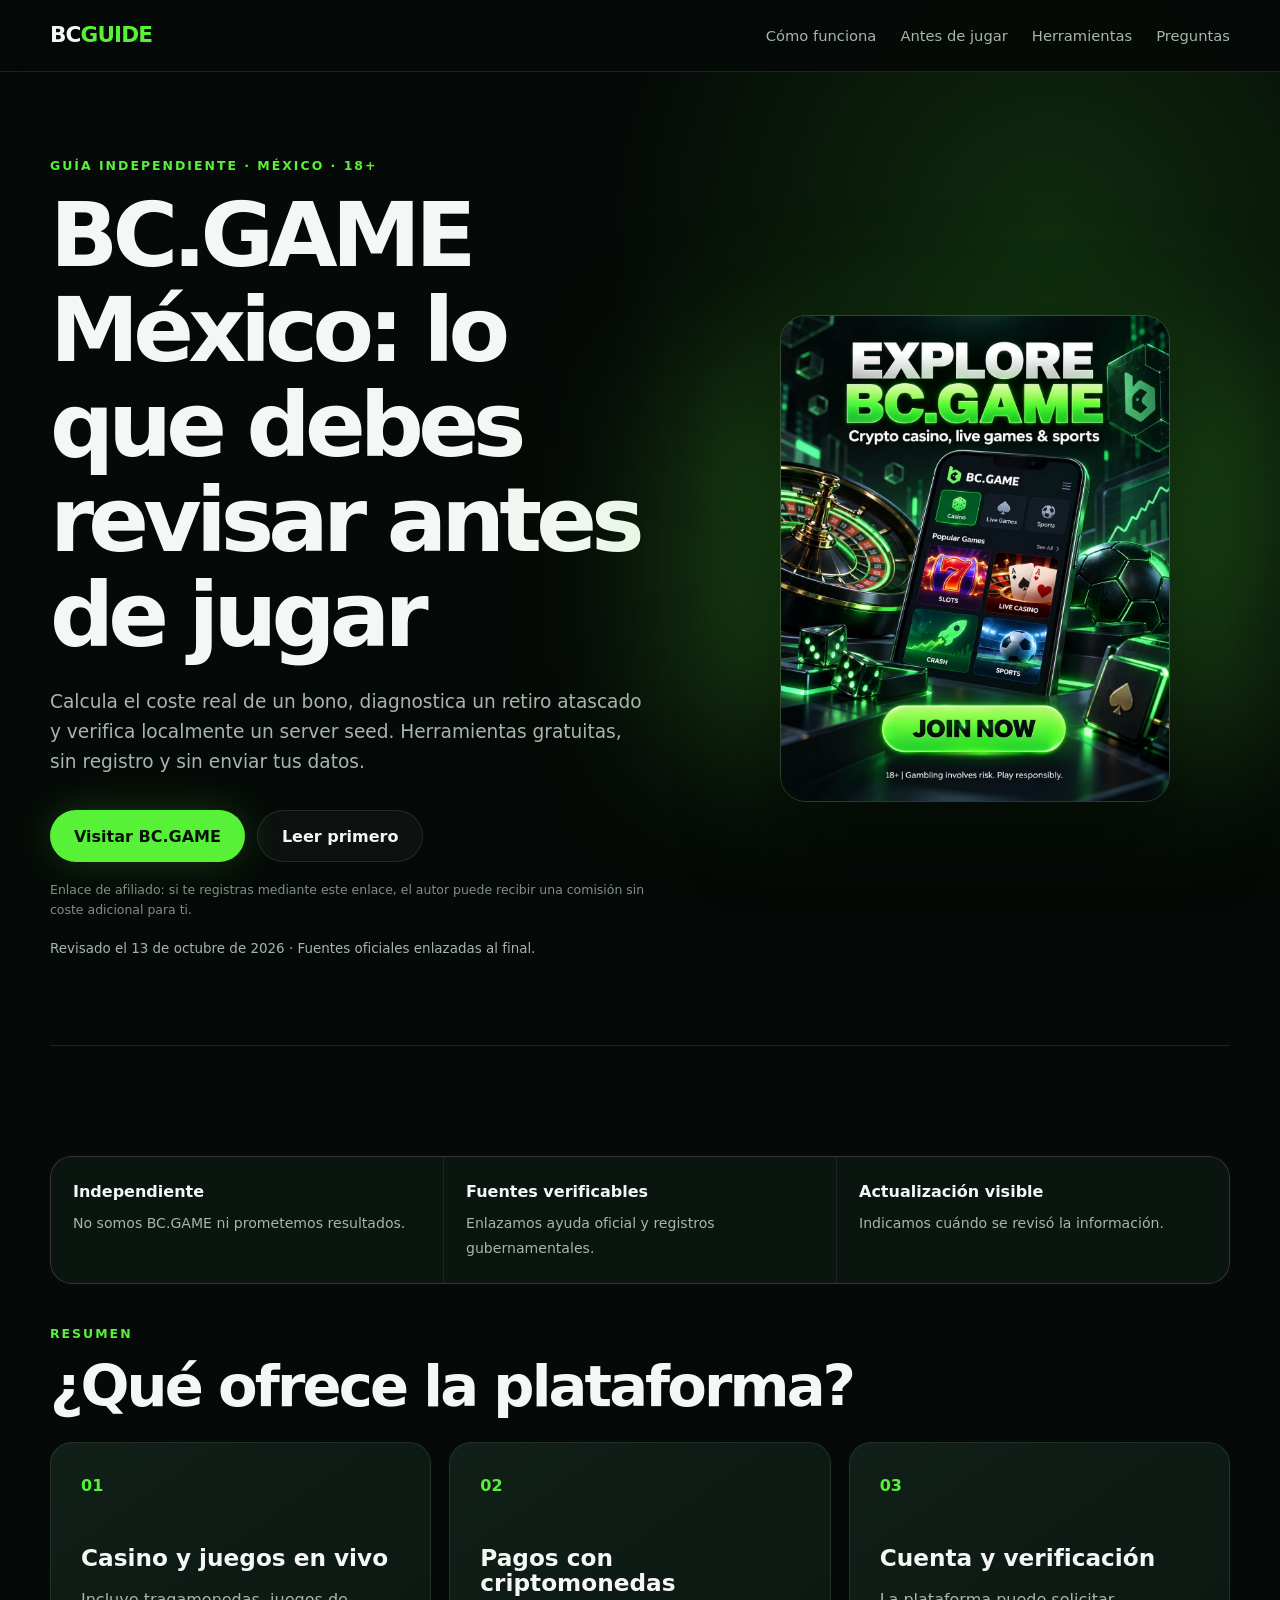
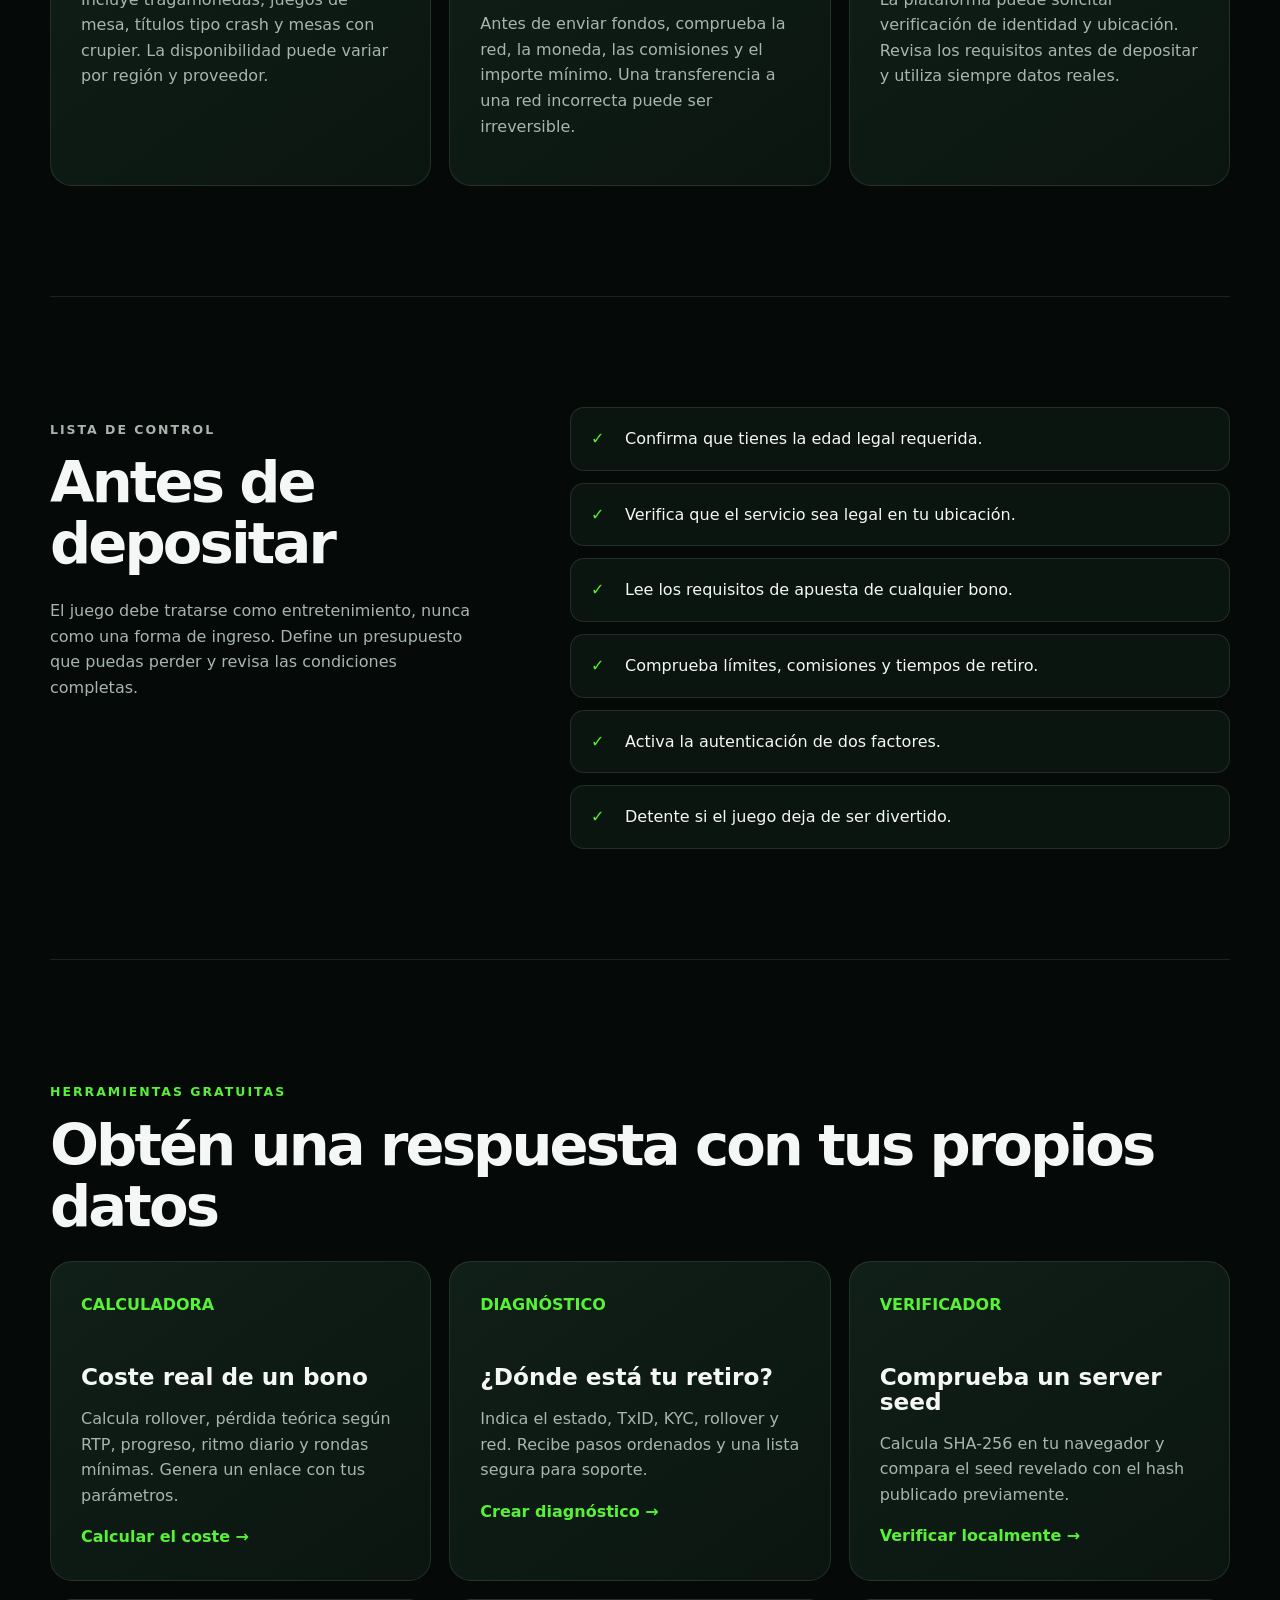
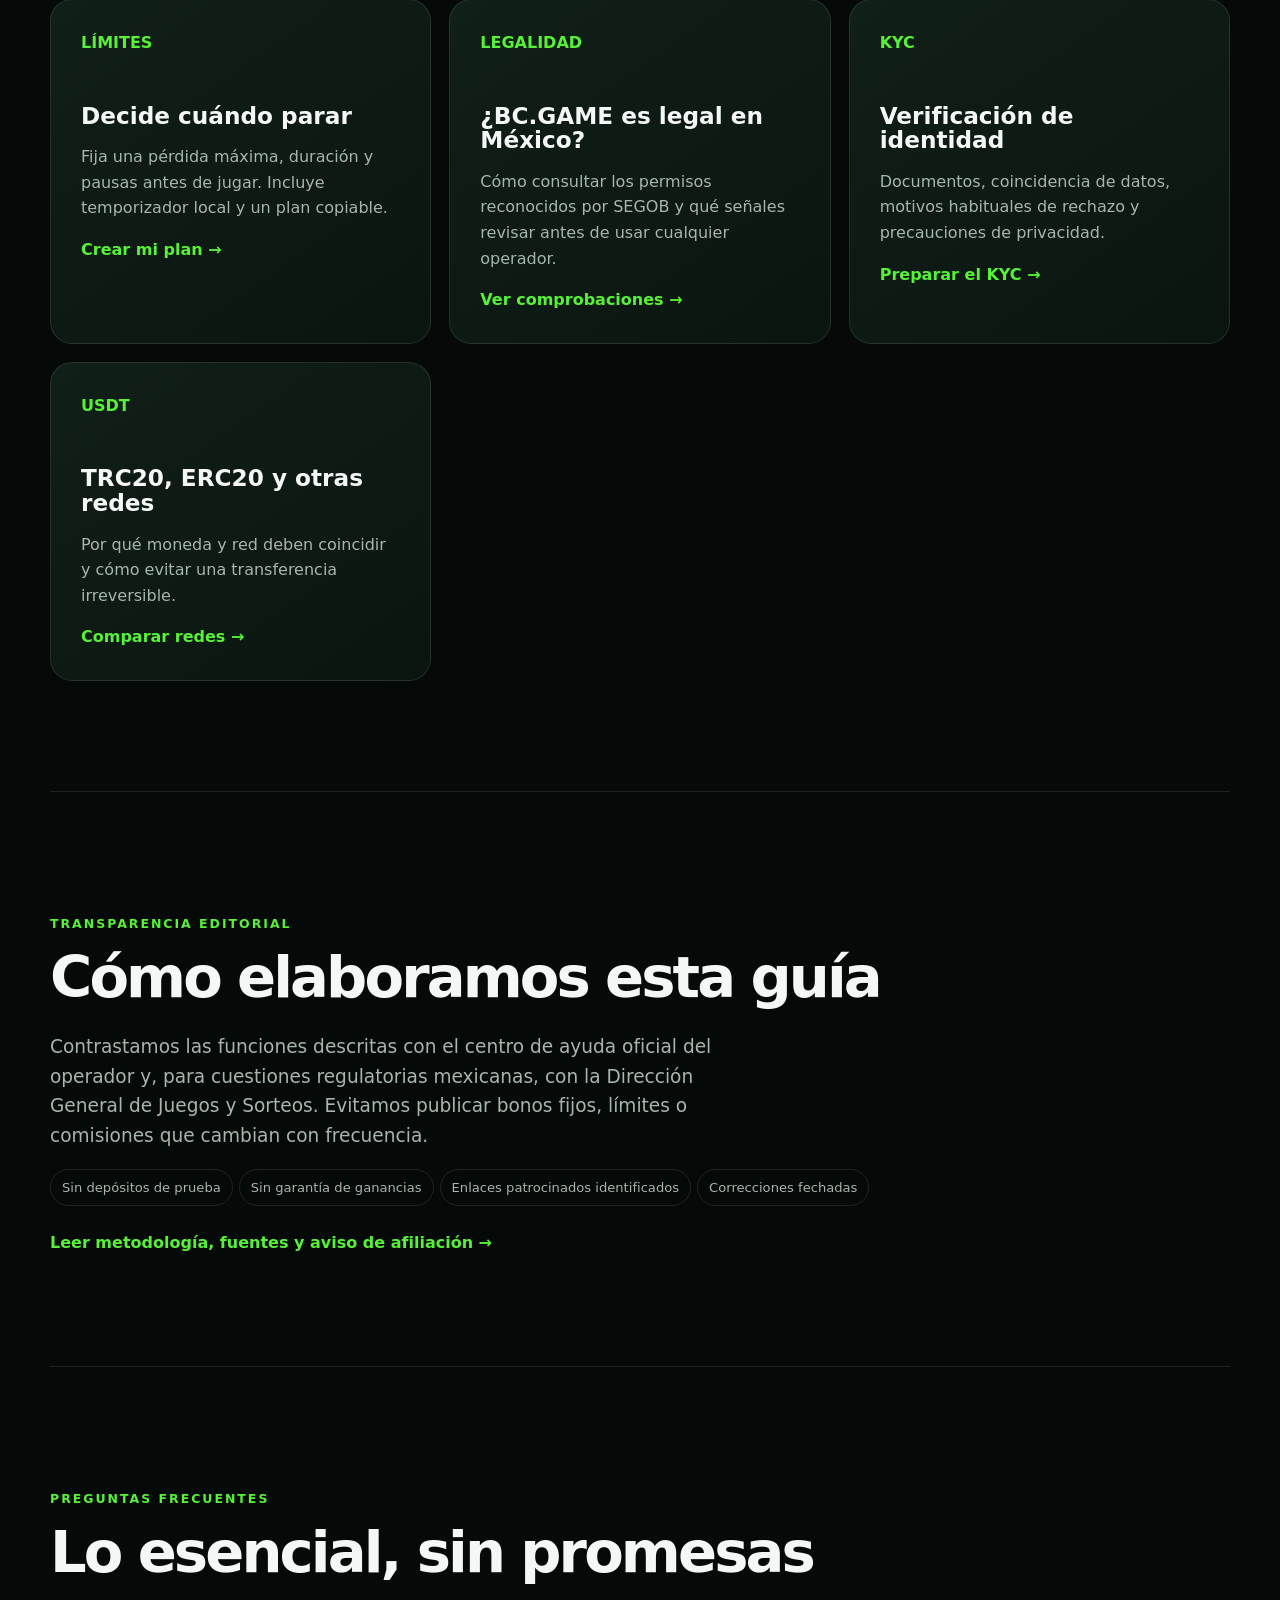
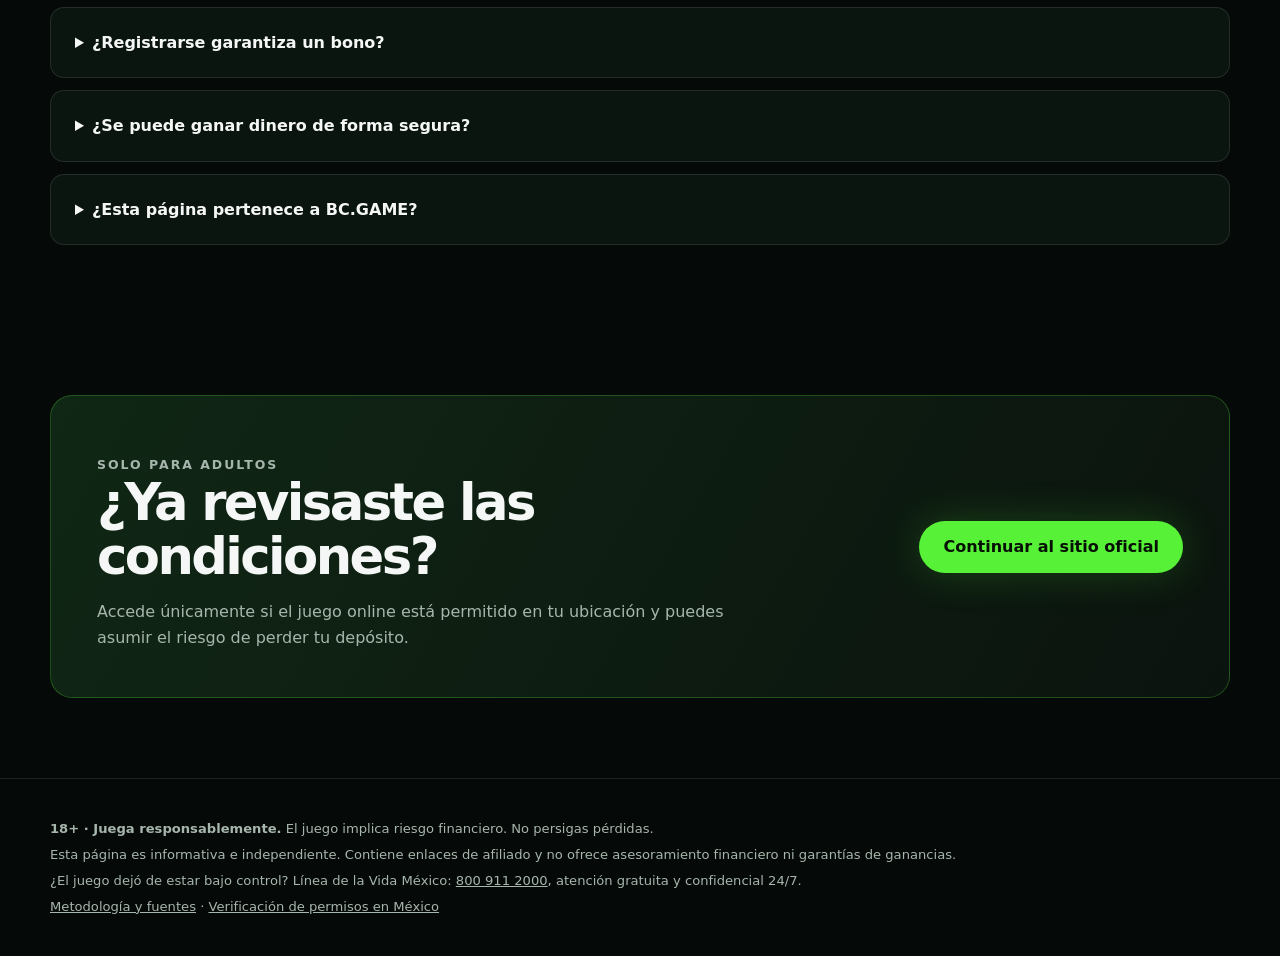
==== commit d3b9613a: "Add practical calculators and safety tools" ====
--- a/index.html
+++ b/index.html
@@ -1,10 +1,10 @@
-<!doctype html>
+<!DOCTYPE html>
 <html lang="es-MX">
 <head>
   <meta charset="utf-8">
   <meta name="viewport" content="width=device-width, initial-scale=1">
   <title>BC.GAME México 2026: guía, retiros, KYC y seguridad</title>
-  <meta name="description" content="Guía independiente de BC.GAME para México: retiros, KYC, redes USDT, rollover, Provably Fair, seguridad y cómo verificar permisos antes de registrarte.">
+  <meta name="description" content="Herramientas gratuitas sobre BC.GAME: calcula el coste real de un bono, diagnostica un retiro y verifica localmente un server seed SHA-256. Guía independiente para México.">
   <meta name="author" content="BCGUIDE">
   <meta name="robots" content="index,follow">
   <meta name="theme-color" content="#07110d">
@@ -22,7 +22,7 @@
   <meta name="twitter:description" content="Lo esencial sobre registro, criptomonedas, seguridad y condiciones. 18+.">
   <meta name="twitter:image" content="https://dzoyox.github.io/bcgame-mexico-guide/bcgame-ad.png">
   <link rel="preload" as="image" href="bcgame-ad.webp" type="image/webp" fetchpriority="high">
-  <link rel="stylesheet" href="styles.css?v=4">
+  <link rel="stylesheet" href="styles.css?v=6">
   <script type="application/ld+json">
   {
     "@context": "https://schema.org",
@@ -31,7 +31,7 @@
     "description": "Guía independiente sobre retiros, verificación KYC, redes de criptomonedas, seguridad y juego responsable.",
     "url": "https://dzoyox.github.io/bcgame-mexico-guide/",
     "inLanguage": "es-MX",
-    "dateModified": "2026-10-06",
+    "dateModified": "2026-10-13",
     "isFamilyFriendly": false,
     "audience": { "@type": "PeopleAudience", "requiredMinAge": 18 },
     "mainEntity": {
@@ -73,13 +73,13 @@
       <div class="hero-copy">
         <p class="eyebrow">GUÍA INDEPENDIENTE · MÉXICO · 18+</p>
         <h1>BC.GAME México: lo que debes revisar antes de jugar</h1>
-        <p class="lead">Guía independiente sobre retiros, KYC, redes de criptomonedas, bonos y seguridad. Sin promesas de ganancias ni cifras promocionales que puedan quedar desactualizadas.</p>
+        <p class="lead">Calcula el coste real de un bono, diagnostica un retiro atascado y verifica localmente un server seed. Herramientas gratuitas, sin registro y sin enviar tus datos.</p>
         <div class="actions">
           <a class="button primary" href="https://bcvn2.com/i-muosvm44-r/" rel="nofollow sponsored noopener" target="_blank">Visitar BC.GAME</a>
           <a class="button secondary" href="#antes-de-jugar">Leer primero</a>
         </div>
         <p class="disclosure">Enlace de afiliado: si te registras mediante este enlace, el autor puede recibir una comisión sin coste adicional para ti.</p>
-        <p class="reviewed">Revisado el <time datetime="2026-10-06">6 de octubre de 2026</time> · Fuentes oficiales enlazadas al final.</p>
+        <p class="reviewed">Revisado el <time datetime="2026-10-13">13 de octubre de 2026</time> · Fuentes oficiales enlazadas al final.</p>
       </div>
       <div class="hero-art">
         <picture><source srcset="bcgame-ad.webp" type="image/webp"><img src="bcgame-ad.png" alt="Vista promocional de BC.GAME con juegos de casino y deportes" width="1122" height="1402" fetchpriority="high" decoding="async"></picture>
@@ -87,7 +87,7 @@
     </section>
 
     <section class="section" id="como-funciona">
-      <div class="trust-strip" aria-label="Criterios editoriales">
+      <div class="trust-strip">
         <div class="trust-item"><strong>Independiente</strong><span>No somos BC.GAME ni prometemos resultados.</span></div>
         <div class="trust-item"><strong>Fuentes verificables</strong><span>Enlazamos ayuda oficial y registros gubernamentales.</span></div>
         <div class="trust-item"><strong>Actualización visible</strong><span>Indicamos cuándo se revisó la información.</span></div>
@@ -130,26 +130,32 @@
     </section>
 
     <section class="section" id="herramientas">
-      <p class="eyebrow">GUÍAS PRÁCTICAS</p>
-      <h2>Resuelve tus dudas antes de depositar</h2>
+      <p class="eyebrow">HERRAMIENTAS GRATUITAS</p>
+      <h2>Obtén una respuesta con tus propios datos</h2>
       <div class="cards resource-cards">
         <article class="card">
           <span class="number">CALCULADORA</span>
-          <h3>¿Cuánto exige el rollover?</h3>
-          <p>Calcula el volumen de apuesta aproximado de un bono sin promesas ni cifras ocultas.</p>
-          <a class="text-link" href="calculadora-rollover.html">Abrir calculadora →</a>
-        </article>
-        <article class="card">
-          <span class="number">RETIROS</span>
-          <h3>Lista de control para retirar</h3>
-          <p>KYC, 2FA, red, dirección, memo y estado del bono: revisa cada punto antes de confirmar.</p>
-          <a class="text-link" href="retiros-bc-game-mexico.html">Ver guía de retiro →</a>
-        </article>
-        <article class="card">
-          <span class="number">TRANSPARENCIA</span>
-          <h3>Provably Fair explicado</h3>
-          <p>Entiende qué prueban el server seed, client seed y nonce, y qué no pueden garantizar.</p>
-          <a class="text-link" href="provably-fair-bc-game.html">Leer explicación →</a>
+          <h3>Coste real de un bono</h3>
+          <p>Calcula rollover, pérdida teórica según RTP, progreso, ritmo diario y rondas mínimas. Genera un enlace con tus parámetros.</p>
+          <a class="text-link" href="calculadora-rollover.html">Calcular el coste →</a>
+        </article>
+        <article class="card">
+          <span class="number">DIAGNÓSTICO</span>
+          <h3>¿Dónde está tu retiro?</h3>
+          <p>Indica el estado, TxID, KYC, rollover y red. Recibe pasos ordenados y una lista segura para soporte.</p>
+          <a class="text-link" href="diagnostico-retiro-bc-game.html">Crear diagnóstico →</a>
+        </article>
+        <article class="card">
+          <span class="number">VERIFICADOR</span>
+          <h3>Comprueba un server seed</h3>
+          <p>Calcula SHA-256 en tu navegador y compara el seed revelado con el hash publicado previamente.</p>
+          <a class="text-link" href="provably-fair-bc-game.html">Verificar localmente →</a>
+        </article>
+        <article class="card">
+          <span class="number">LÍMITES</span>
+          <h3>Decide cuándo parar</h3>
+          <p>Fija una pérdida máxima, duración y pausas antes de jugar. Incluye temporizador local y un plan copiable.</p>
+          <a class="text-link" href="planificador-limites-juego.html">Crear mi plan →</a>
         </article>
         <article class="card">
           <span class="number">LEGALIDAD</span>
@@ -212,6 +218,7 @@
   <footer>
     <p><strong>18+ · Juega responsablemente.</strong> El juego implica riesgo financiero. No persigas pérdidas.</p>
     <p>Esta página es informativa e independiente. Contiene enlaces de afiliado y no ofrece asesoramiento financiero ni garantías de ganancias.</p>
+    <p>¿El juego dejó de estar bajo control? Línea de la Vida México: <a href="tel:8009112000">800&nbsp;911&nbsp;2000</a>, atención gratuita y confidencial 24/7.</p>
     <p><a href="metodologia-fuentes.html">Metodología y fuentes</a> · <a href="bc-game-mexico-legal-seguro.html">Verificación de permisos en México</a></p>
   </footer>
 </body>
--- a/styles.css
+++ b/styles.css
@@ -140,6 +140,58 @@
 .calculator input, .calculator select { width: 100%; padding: 14px 16px; color: var(--text); background: #07100b; border: 1px solid var(--line); border-radius: 12px; font: inherit; }
 .result { padding: 22px; border-radius: 16px; color: #071006; background: var(--green); }
 .result strong { display: block; color: #071006; font-size: clamp(2rem, 7vw, 3.7rem); line-height: 1; }
+.tool-panel { margin: 34px 0; padding: 28px; border: 1px solid var(--line); border-radius: var(--radius); background: var(--panel); }
+.tool-panel h2 { margin-top: 0; font-size: clamp(1.8rem, 4vw, 2.7rem); }
+.tool-panel h3 { margin-top: 28px; }
+.tool-panel label { display: grid; gap: 8px; color: var(--muted); font-size: .9rem; }
+.tool-panel input, .tool-panel select, .tool-panel textarea {
+  width: 100%;
+  padding: 14px 16px;
+  color: var(--text);
+  background: #07100b;
+  border: 1px solid var(--line);
+  border-radius: 12px;
+  font: inherit;
+}
+.tool-panel textarea { resize: vertical; overflow-wrap: anywhere; }
+.tool-panel input:focus, .tool-panel select:focus, .tool-panel textarea:focus { outline: 2px solid var(--green); outline-offset: 2px; }
+.tool-grid { display: grid; grid-template-columns: repeat(2, minmax(0, 1fr)); gap: 18px; }
+.metric-grid { display: grid; grid-template-columns: repeat(2, minmax(0, 1fr)); gap: 12px; margin: 24px 0; }
+.metric { display: grid; align-content: start; min-height: 126px; padding: 18px; border: 1px solid var(--line); border-radius: 15px; background: #07100b; }
+.metric span { color: var(--muted); font-size: .82rem; }
+.metric strong { margin: 7px 0 3px; font-size: clamp(1.4rem, 4vw, 2.1rem); line-height: 1.1; overflow-wrap: anywhere; }
+.metric small { color: var(--muted); }
+.metric.featured { border-color: rgba(87,241,56,.45); background: rgba(87,241,56,.07); }
+.progress-wrap { margin: 26px 0 8px; }
+.progress-label { display: flex; justify-content: space-between; gap: 16px; margin-bottom: 8px; color: var(--muted); font-size: .86rem; }
+.progress-track { display: block; width: 100%; height: 11px; overflow: hidden; appearance: none; border: 0; border-radius: 999px; background: #07100b; }
+.progress-track::-webkit-progress-bar { border-radius: 999px; background: #07100b; }
+.progress-track::-webkit-progress-value { border-radius: 999px; background: var(--green); transition: width .25s ease; }
+.progress-track::-moz-progress-bar { border-radius: 999px; background: var(--green); }
+.status { margin: 20px 0; padding: 16px 18px; border: 1px solid var(--line); border-radius: 14px; color: var(--text); background: #07100b; }
+.status.good { border-color: rgba(87,241,56,.48); background: rgba(87,241,56,.08); }
+.status.warn { border-color: rgba(255,192,70,.48); background: rgba(255,192,70,.08); }
+.status.bad { border-color: rgba(255,96,96,.52); background: rgba(255,96,96,.08); }
+.status.neutral { color: var(--muted); }
+.tool-actions { display: flex; flex-wrap: wrap; gap: 10px; margin-top: 20px; }
+.tool-actions .button { cursor: pointer; border: 1px solid var(--line); font: inherit; }
+.tool-actions button:disabled { opacity: .45; cursor: not-allowed; }
+.privacy-note { margin-bottom: 0; color: var(--muted); font-size: .82rem; }
+.hash-output { margin-top: 18px; padding: 16px; border: 1px solid var(--line); border-radius: 12px; background: #07100b; }
+.hash-output span { display: block; margin-bottom: 7px; color: var(--muted); font-size: .8rem; }
+.hash-output code { display: block; color: var(--green); overflow-wrap: anywhere; }
+.two-columns { grid-template-columns: repeat(2, minmax(0, 1fr)); }
+.diagnostic-result { margin-top: 26px; padding-top: 8px; border-top: 1px solid var(--line); }
+.result-list { display: grid; gap: 10px; padding-left: 22px; }
+.result-list li { padding-left: 5px; }
+.checklist.compact li { padding-top: 12px; padding-bottom: 12px; }
+.timer { display: grid; justify-items: center; gap: 5px; margin: 24px 0; padding: 24px; border: 1px solid rgba(87,241,56,.35); border-radius: 18px; background: #07100b; text-align: center; }
+.timer span, .timer small { color: var(--muted); }
+.timer strong { color: var(--green); font-variant-numeric: tabular-nums; font-size: clamp(2.7rem, 10vw, 5rem); letter-spacing: -.04em; line-height: 1; }
+.help-panel { margin: 70px 0 20px; padding: 30px; border: 1px solid rgba(87,241,56,.3); border-radius: var(--radius); background: linear-gradient(135deg, rgba(87,241,56,.08), var(--panel)); }
+.help-panel h2 { margin-top: 0; }
+.help-panel p { max-width: 720px; }
+.button:disabled { opacity: .45; cursor: not-allowed; box-shadow: none; }
 .article-nav { display: flex; flex-wrap: wrap; gap: 10px; margin-bottom: 46px; }
 .article-nav a { padding: 8px 13px; border: 1px solid var(--line); border-radius: 999px; color: var(--muted); text-decoration: none; }
 .steps { counter-reset: step; padding: 0; list-style: none; }
@@ -153,7 +205,7 @@
   .hero { grid-template-columns: 1fr; gap: 36px; min-height: auto; }
   .hero-art { order: -1; }
   .hero-art img { width: min(78vw, 320px); max-height: none; }
-  .cards, .split, .trust-strip { grid-template-columns: 1fr; }
+  .cards, .split, .trust-strip, .tool-grid, .metric-grid, .two-columns { grid-template-columns: 1fr; }
   .split { gap: 30px; }
   .section { padding: 76px 0; }
   .cta { align-items: stretch; flex-direction: column; padding: 30px; }
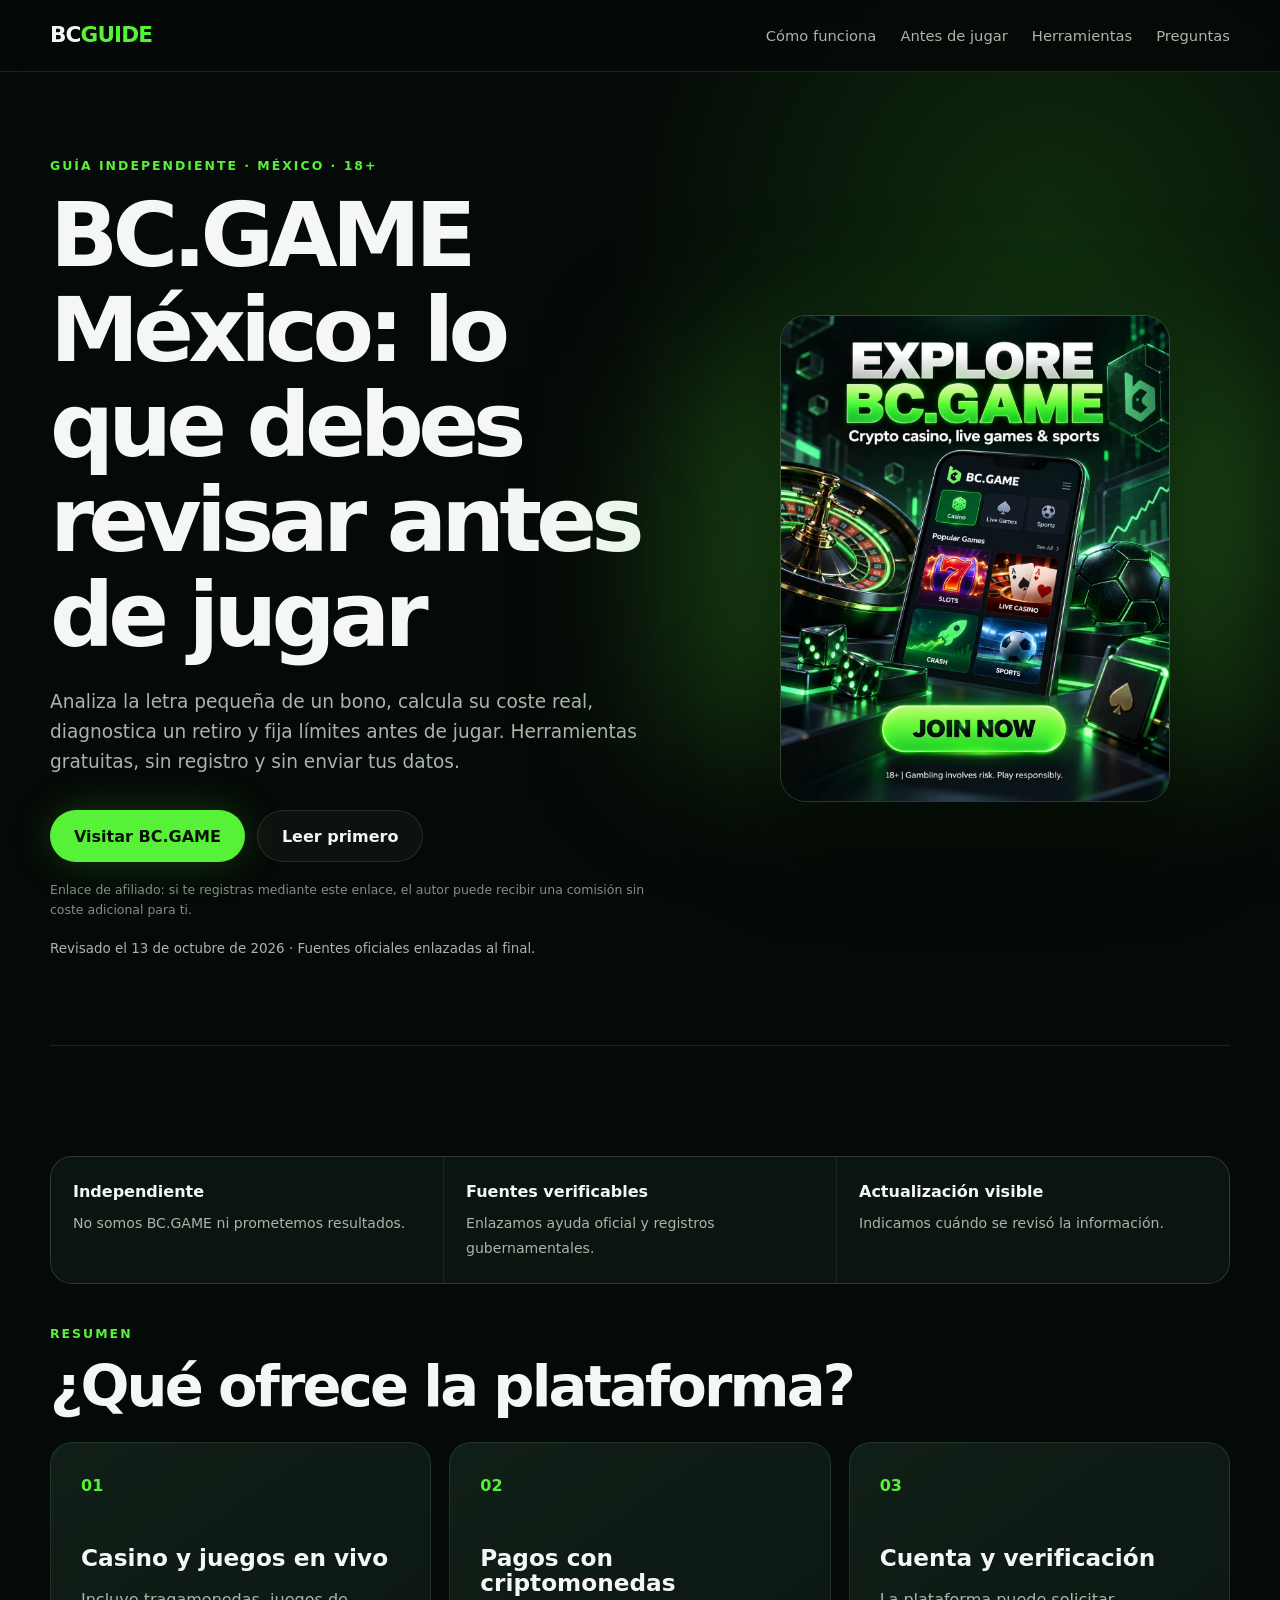
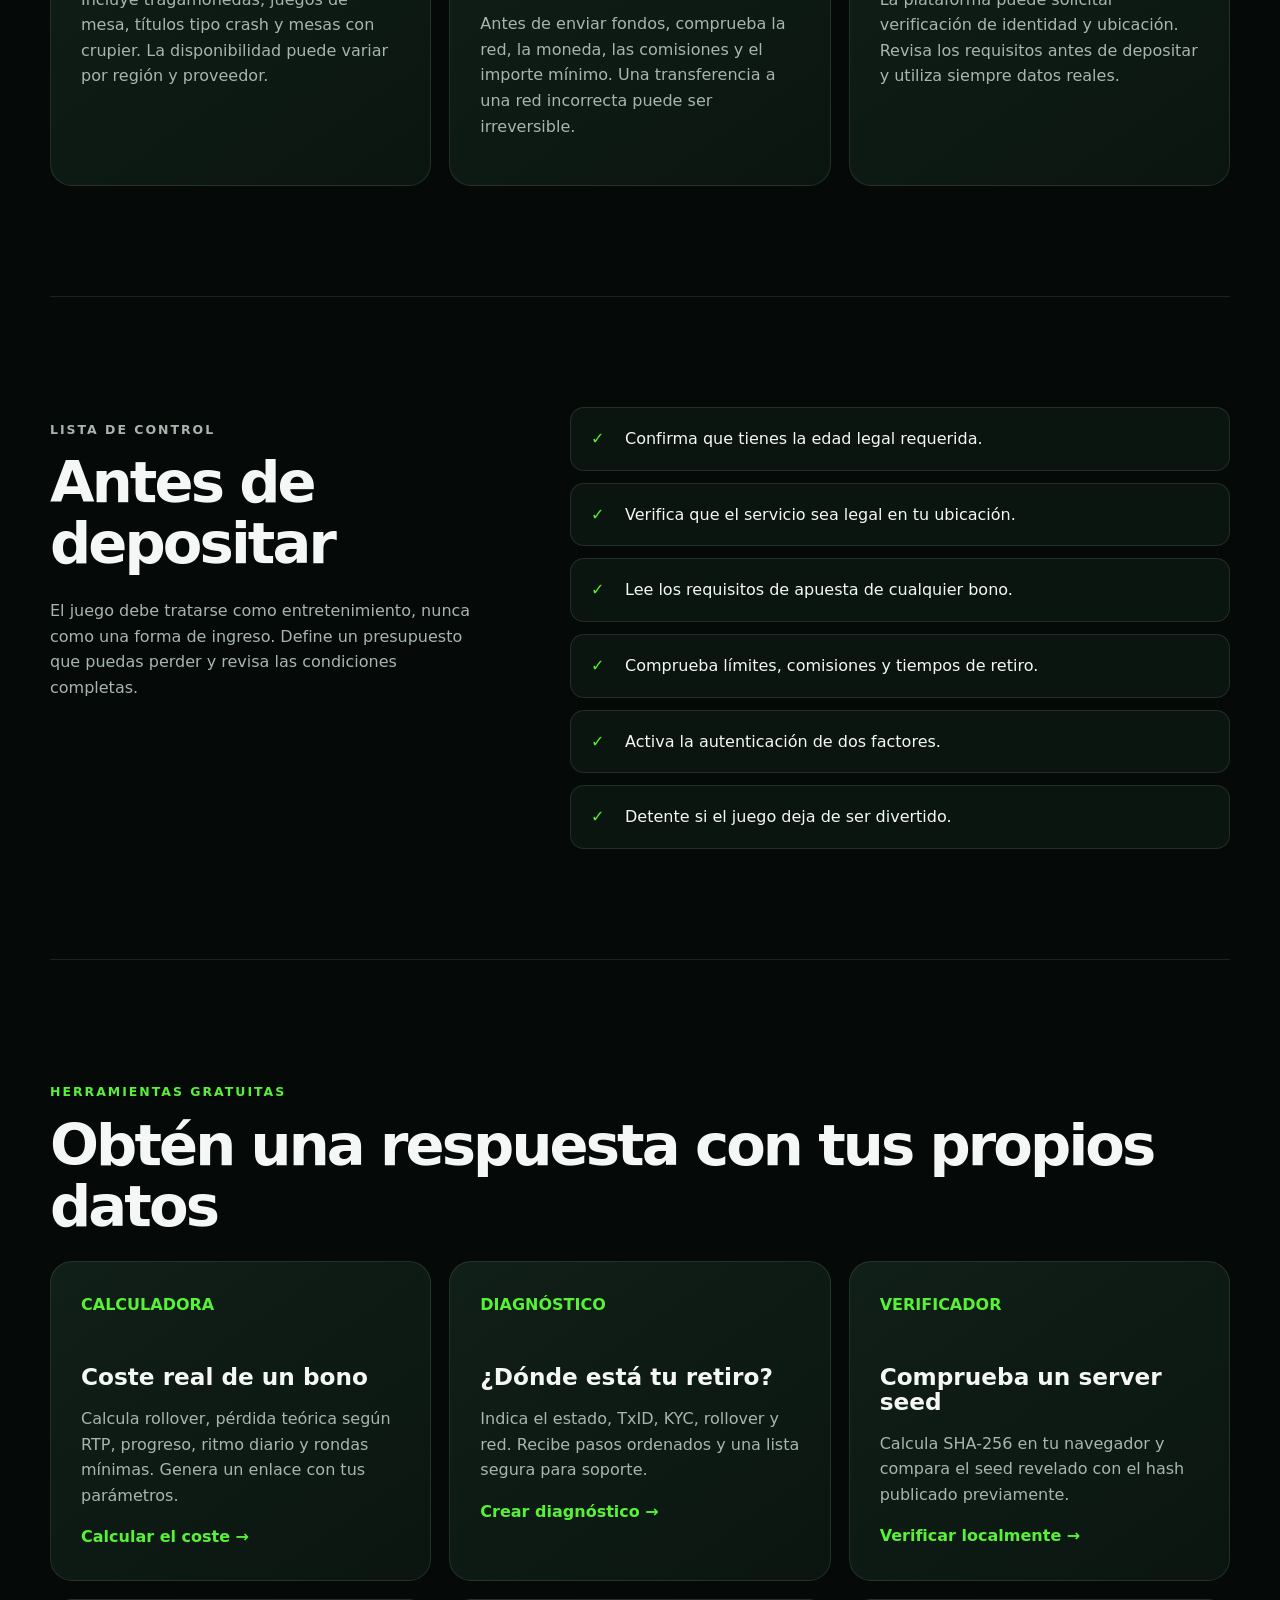
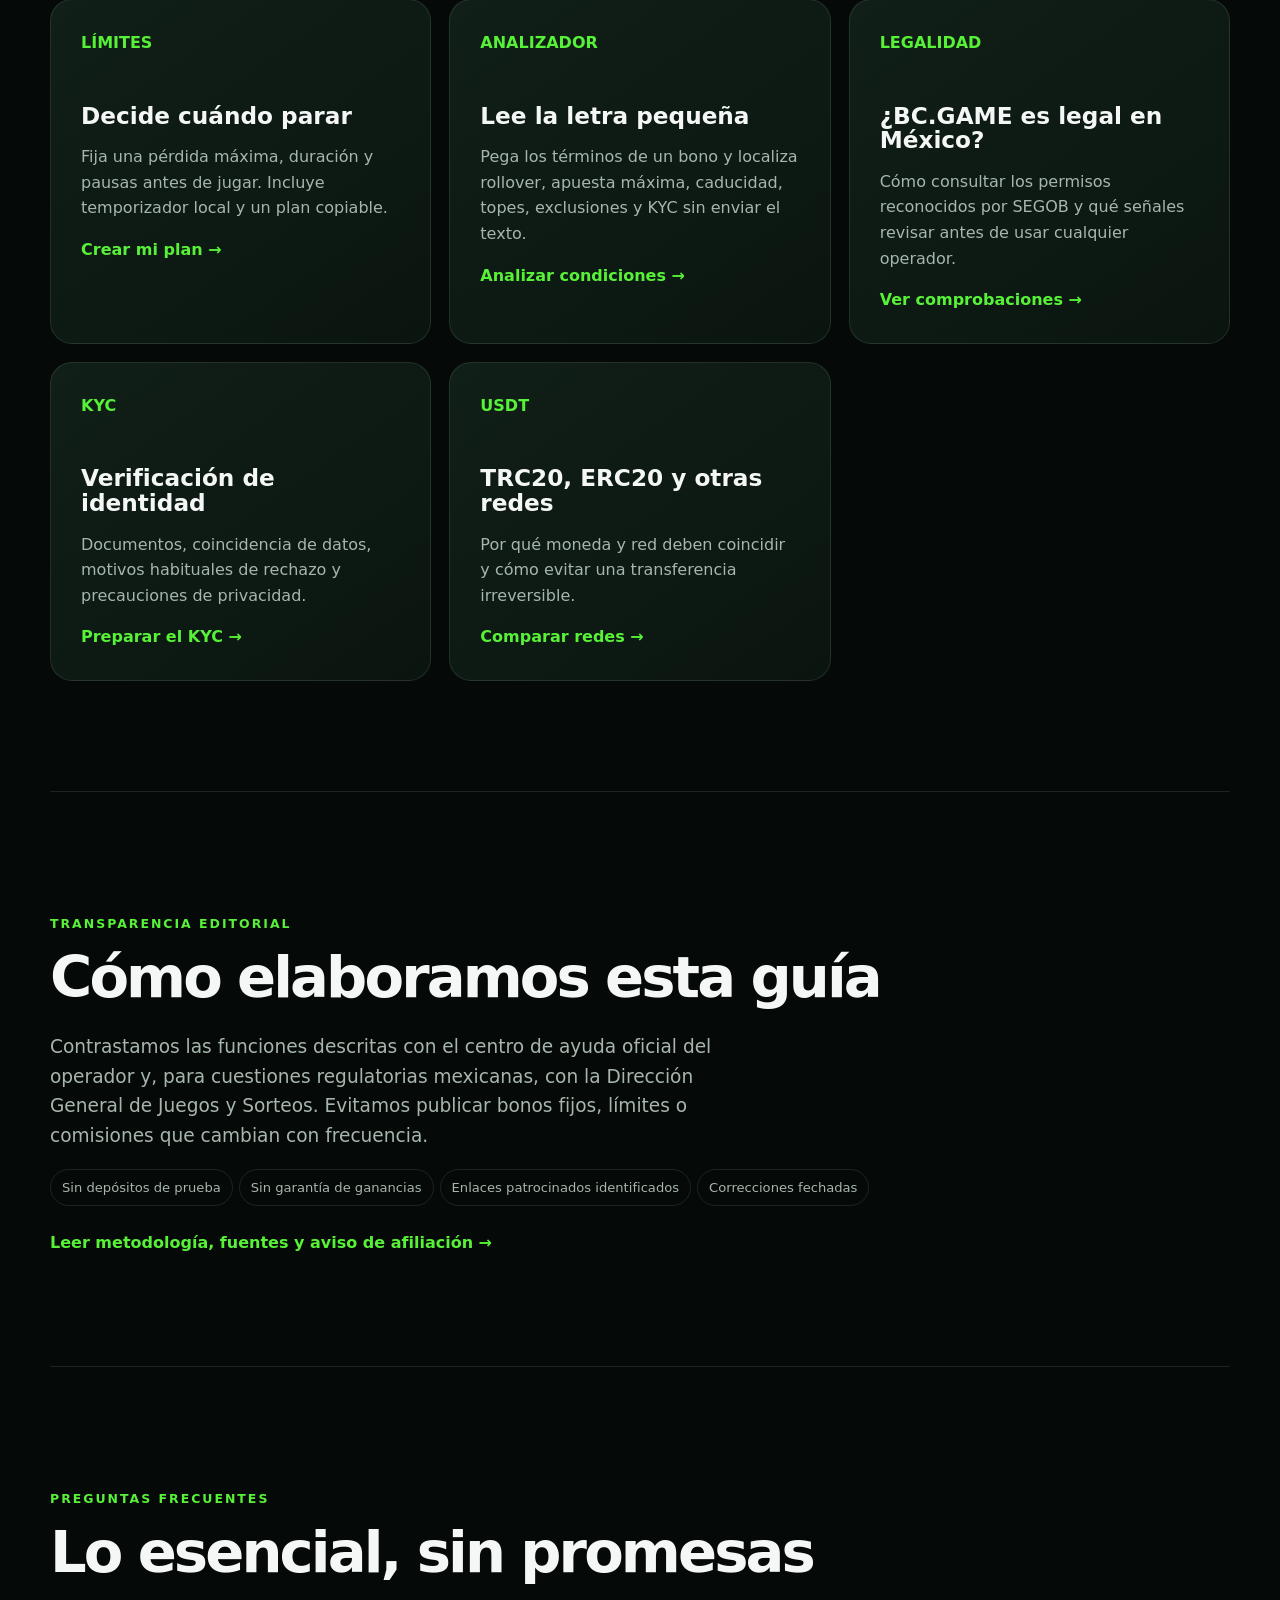
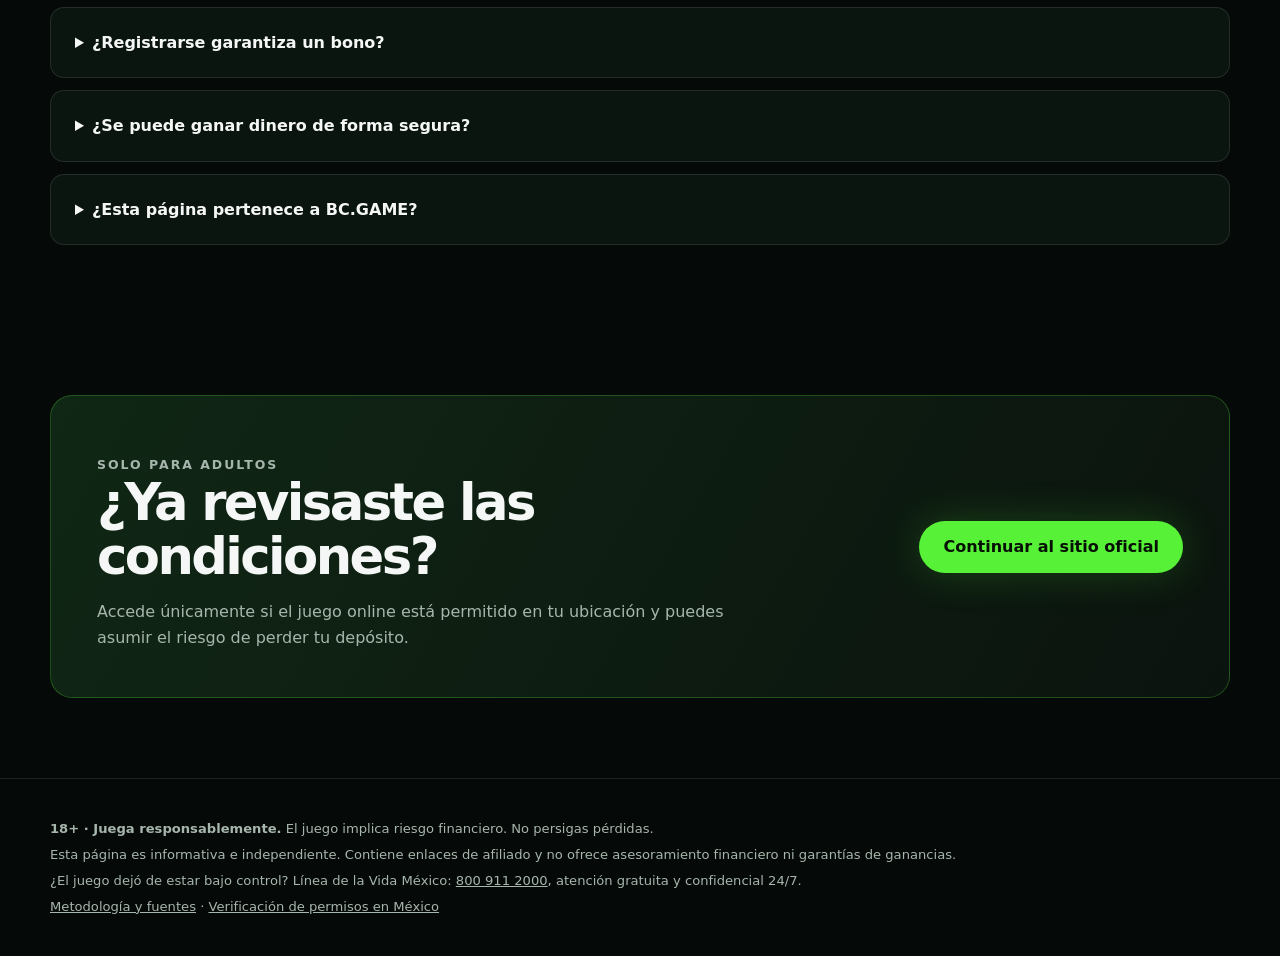
==== commit 29c3a516: "Add private bonus terms analyzer" ====
--- a/index.html
+++ b/index.html
@@ -4,10 +4,11 @@
   <meta charset="utf-8">
   <meta name="viewport" content="width=device-width, initial-scale=1">
   <title>BC.GAME México 2026: guía, retiros, KYC y seguridad</title>
-  <meta name="description" content="Herramientas gratuitas sobre BC.GAME: calcula el coste real de un bono, diagnostica un retiro y verifica localmente un server seed SHA-256. Guía independiente para México.">
+  <meta name="description" content="Herramientas gratuitas sobre BC.GAME: analiza términos de bonos, calcula su coste, diagnostica retiros, fija límites y verifica un server seed SHA-256.">
   <meta name="author" content="BCGUIDE">
   <meta name="robots" content="index,follow">
   <meta name="theme-color" content="#07110d">
+  <link rel="icon" href="favicon.svg" type="image/svg+xml">
   <link rel="canonical" href="https://dzoyox.github.io/bcgame-mexico-guide/">
   <meta property="og:type" content="website">
   <meta property="og:locale" content="es_MX">
@@ -22,7 +23,7 @@
   <meta name="twitter:description" content="Lo esencial sobre registro, criptomonedas, seguridad y condiciones. 18+.">
   <meta name="twitter:image" content="https://dzoyox.github.io/bcgame-mexico-guide/bcgame-ad.png">
   <link rel="preload" as="image" href="bcgame-ad.webp" type="image/webp" fetchpriority="high">
-  <link rel="stylesheet" href="styles.css?v=6">
+  <link rel="stylesheet" href="styles.css?v=7">
   <script type="application/ld+json">
   {
     "@context": "https://schema.org",
@@ -73,7 +74,7 @@
       <div class="hero-copy">
         <p class="eyebrow">GUÍA INDEPENDIENTE · MÉXICO · 18+</p>
         <h1>BC.GAME México: lo que debes revisar antes de jugar</h1>
-        <p class="lead">Calcula el coste real de un bono, diagnostica un retiro atascado y verifica localmente un server seed. Herramientas gratuitas, sin registro y sin enviar tus datos.</p>
+        <p class="lead">Analiza la letra pequeña de un bono, calcula su coste real, diagnostica un retiro y fija límites antes de jugar. Herramientas gratuitas, sin registro y sin enviar tus datos.</p>
         <div class="actions">
           <a class="button primary" href="https://bcvn2.com/i-muosvm44-r/" rel="nofollow sponsored noopener" target="_blank">Visitar BC.GAME</a>
           <a class="button secondary" href="#antes-de-jugar">Leer primero</a>
@@ -156,6 +157,12 @@
           <h3>Decide cuándo parar</h3>
           <p>Fija una pérdida máxima, duración y pausas antes de jugar. Incluye temporizador local y un plan copiable.</p>
           <a class="text-link" href="planificador-limites-juego.html">Crear mi plan →</a>
+        </article>
+        <article class="card">
+          <span class="number">ANALIZADOR</span>
+          <h3>Lee la letra pequeña</h3>
+          <p>Pega los términos de un bono y localiza rollover, apuesta máxima, caducidad, topes, exclusiones y KYC sin enviar el texto.</p>
+          <a class="text-link" href="analizador-terminos-bono.html">Analizar condiciones →</a>
         </article>
         <article class="card">
           <span class="number">LEGALIDAD</span>
--- a/styles.css
+++ b/styles.css
@@ -192,6 +192,19 @@
 .help-panel h2 { margin-top: 0; }
 .help-panel p { max-width: 720px; }
 .button:disabled { opacity: .45; cursor: not-allowed; box-shadow: none; }
+.analyzer-input { min-height: 260px; margin-top: 8px; line-height: 1.55; }
+.input-meta { display: flex; justify-content: space-between; gap: 16px; margin-top: 8px; color: var(--muted); font-size: .8rem; }
+.text-button { padding: 0; border: 0; color: var(--green); background: none; font: inherit; font-weight: 800; cursor: pointer; }
+.text-button:hover { text-decoration: underline; }
+.finding-grid { display: grid; grid-template-columns: repeat(2,minmax(0,1fr)); gap: 12px; margin: 24px 0; }
+.finding { padding: 20px; border: 1px solid var(--line); border-radius: 16px; background: var(--panel); }
+.finding.found { border-color: rgba(87,241,56,.35); }
+.finding.missing { border-color: rgba(255,192,70,.3); }
+.finding-label { display: block; margin-bottom: 20px; color: var(--muted); font-size: .7rem; font-weight: 900; letter-spacing: .12em; }
+.finding.found .finding-label { color: var(--green); }
+.finding.missing .finding-label { color: #ffc046; }
+.finding h3 { margin-bottom: 10px; font-size: 1.18rem; }
+.finding .evidence { margin: 0; font-size: .9rem; overflow-wrap: anywhere; }
 .article-nav { display: flex; flex-wrap: wrap; gap: 10px; margin-bottom: 46px; }
 .article-nav a { padding: 8px 13px; border: 1px solid var(--line); border-radius: 999px; color: var(--muted); text-decoration: none; }
 .steps { counter-reset: step; padding: 0; list-style: none; }
@@ -205,7 +218,7 @@
   .hero { grid-template-columns: 1fr; gap: 36px; min-height: auto; }
   .hero-art { order: -1; }
   .hero-art img { width: min(78vw, 320px); max-height: none; }
-  .cards, .split, .trust-strip, .tool-grid, .metric-grid, .two-columns { grid-template-columns: 1fr; }
+  .cards, .split, .trust-strip, .tool-grid, .metric-grid, .two-columns, .finding-grid { grid-template-columns: 1fr; }
   .split { gap: 30px; }
   .section { padding: 76px 0; }
   .cta { align-items: stretch; flex-direction: column; padding: 30px; }
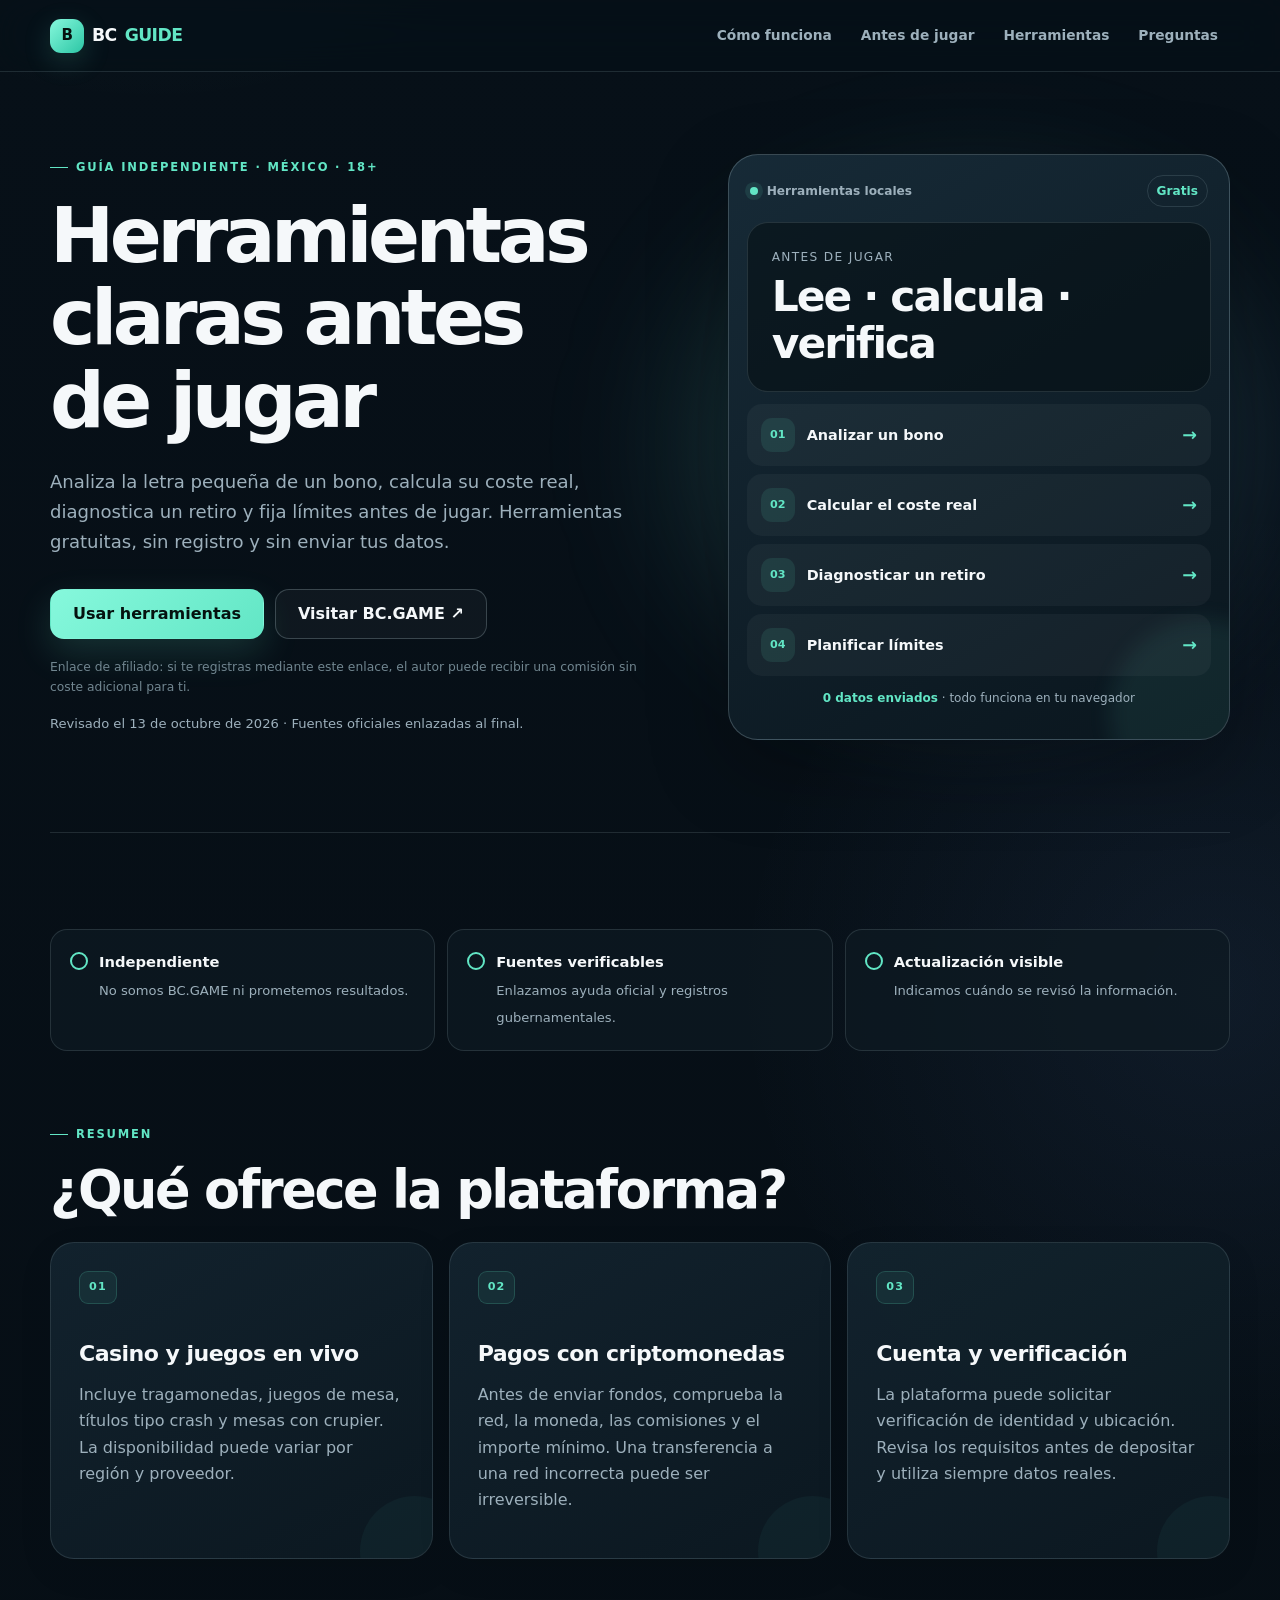
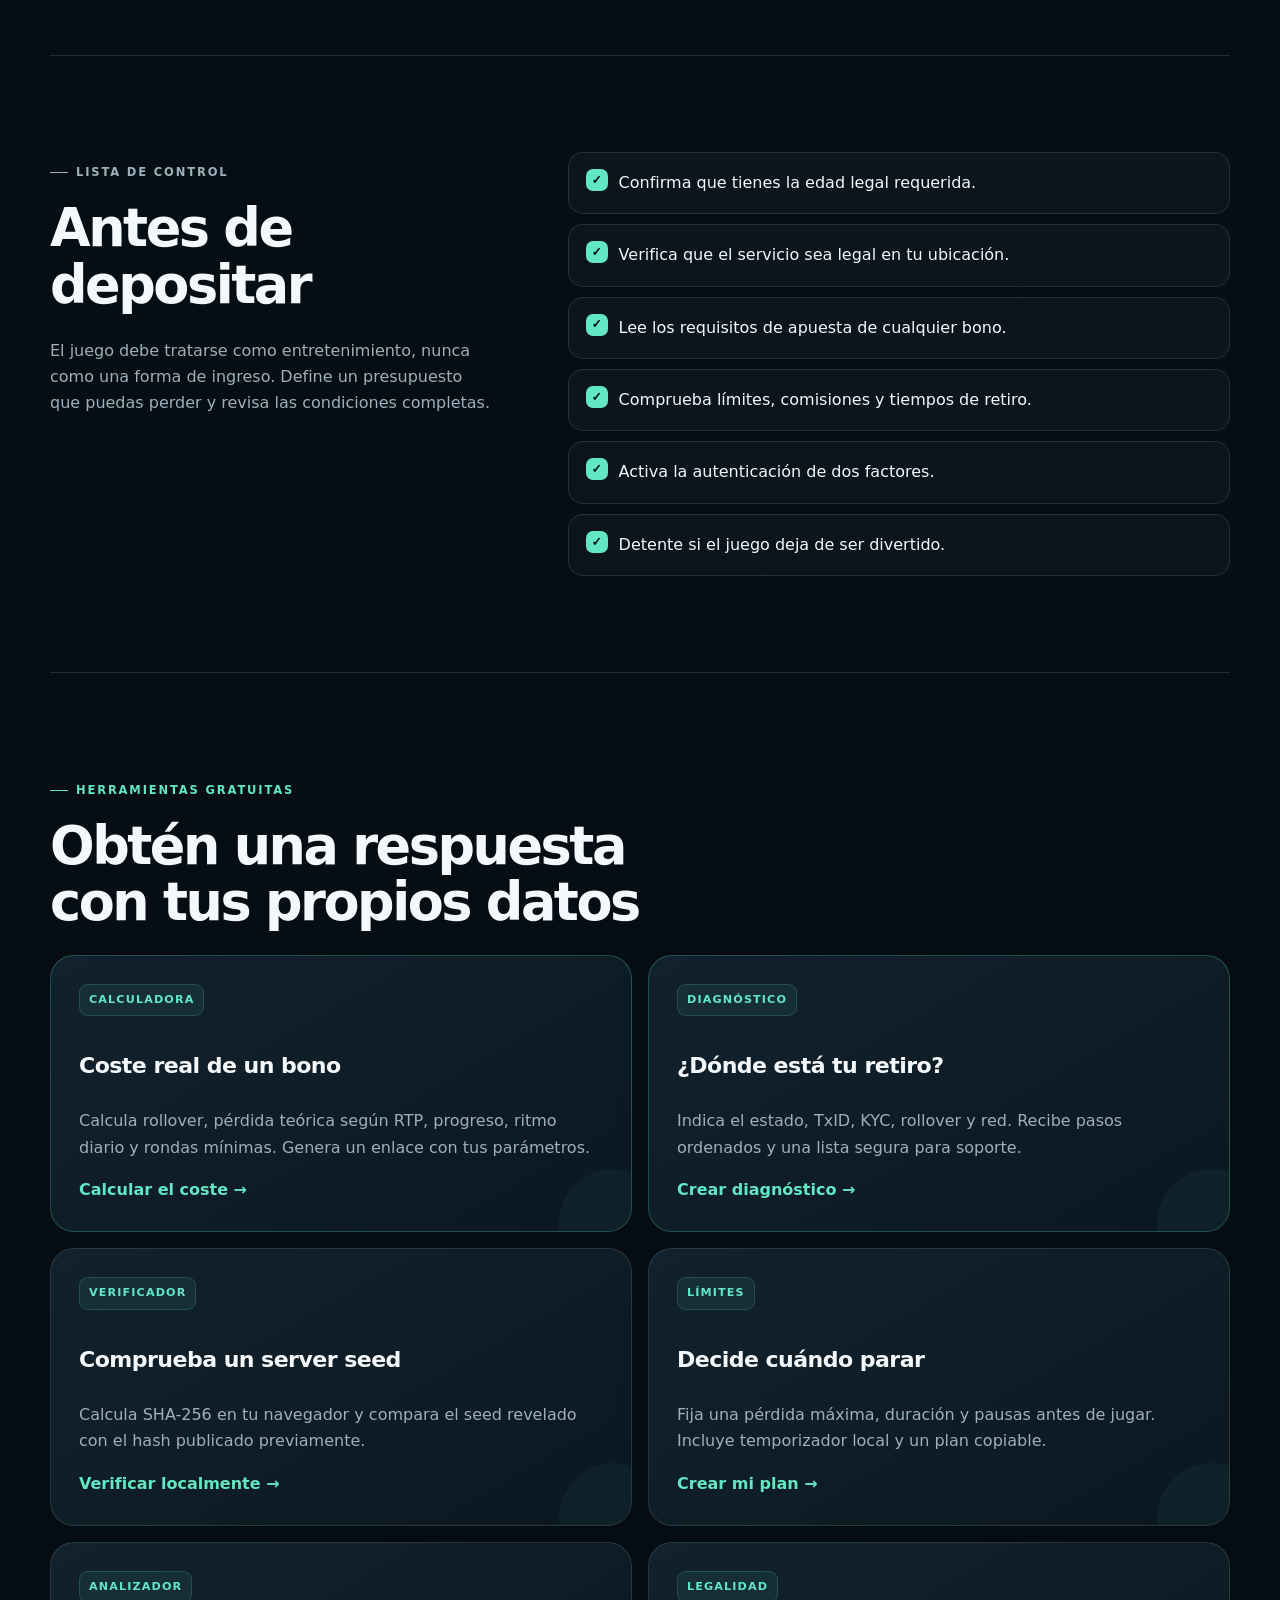
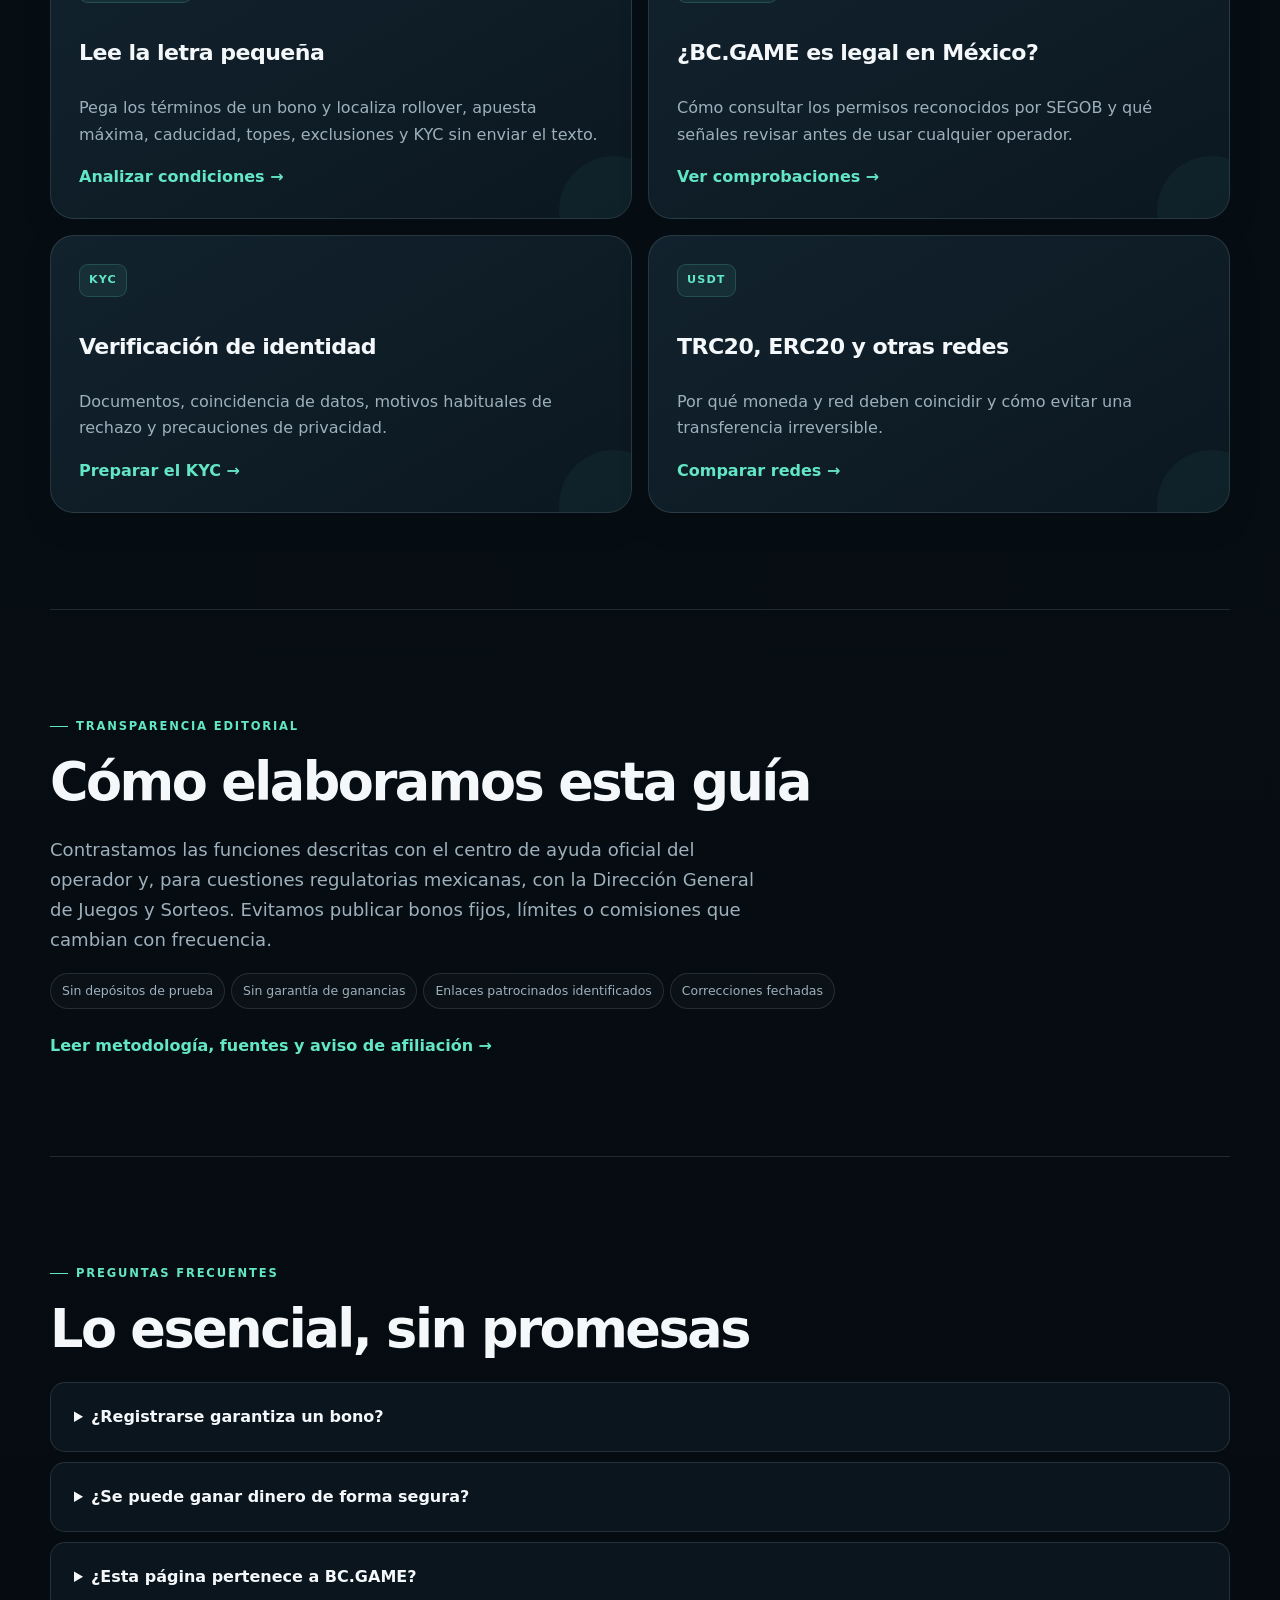
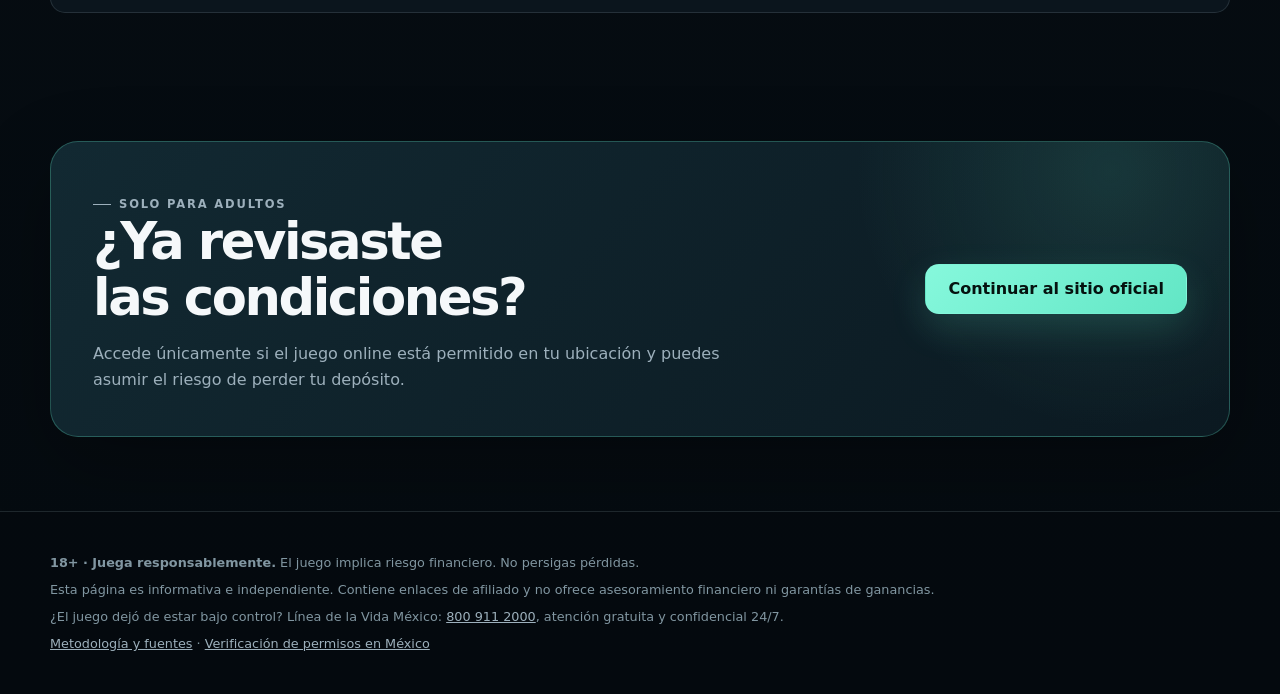
==== commit 2996f85a: "Refresh site visual design" ====
--- a/index.html
+++ b/index.html
@@ -7,23 +7,18 @@
   <meta name="description" content="Herramientas gratuitas sobre BC.GAME: analiza términos de bonos, calcula su coste, diagnostica retiros, fija límites y verifica un server seed SHA-256.">
   <meta name="author" content="BCGUIDE">
   <meta name="robots" content="index,follow">
-  <meta name="theme-color" content="#07110d">
+  <meta name="theme-color" content="#071018">
   <link rel="icon" href="favicon.svg" type="image/svg+xml">
   <link rel="canonical" href="https://dzoyox.github.io/bcgame-mexico-guide/">
   <meta property="og:type" content="website">
   <meta property="og:locale" content="es_MX">
-  <meta property="og:title" content="BC.GAME México 2026: guía independiente">
-  <meta property="og:description" content="Retiros, KYC, redes cripto, rollover y seguridad explicados sin promesas. Solo para mayores de 18 años.">
+  <meta property="og:title" content="Herramientas BC.GAME México: bonos, retiros y seguridad">
+  <meta property="og:description" content="Analiza términos, calcula el coste de un bono y revisa retiros con herramientas gratuitas y privadas. Solo para mayores de 18 años.">
   <meta property="og:url" content="https://dzoyox.github.io/bcgame-mexico-guide/">
-  <meta property="og:image" content="https://dzoyox.github.io/bcgame-mexico-guide/bcgame-ad.png">
-  <meta property="og:image:width" content="1122">
-  <meta property="og:image:height" content="1402">
-  <meta name="twitter:card" content="summary_large_image">
-  <meta name="twitter:title" content="BC.GAME México: guía antes de registrarte">
-  <meta name="twitter:description" content="Lo esencial sobre registro, criptomonedas, seguridad y condiciones. 18+.">
-  <meta name="twitter:image" content="https://dzoyox.github.io/bcgame-mexico-guide/bcgame-ad.png">
-  <link rel="preload" as="image" href="bcgame-ad.webp" type="image/webp" fetchpriority="high">
-  <link rel="stylesheet" href="styles.css?v=7">
+  <meta name="twitter:card" content="summary">
+  <meta name="twitter:title" content="Herramientas BC.GAME México">
+  <meta name="twitter:description" content="Analiza bonos, calcula su coste y revisa retiros antes de jugar. 18+.">
+  <link rel="stylesheet" href="styles.css?v=8">
   <script type="application/ld+json">
   {
     "@context": "https://schema.org",
@@ -73,18 +68,28 @@
     <section class="hero">
       <div class="hero-copy">
         <p class="eyebrow">GUÍA INDEPENDIENTE · MÉXICO · 18+</p>
-        <h1>BC.GAME México: lo que debes revisar antes de jugar</h1>
+        <h1>Herramientas claras antes de jugar</h1>
         <p class="lead">Analiza la letra pequeña de un bono, calcula su coste real, diagnostica un retiro y fija límites antes de jugar. Herramientas gratuitas, sin registro y sin enviar tus datos.</p>
         <div class="actions">
-          <a class="button primary" href="https://bcvn2.com/i-muosvm44-r/" rel="nofollow sponsored noopener" target="_blank">Visitar BC.GAME</a>
-          <a class="button secondary" href="#antes-de-jugar">Leer primero</a>
+          <a class="button primary" href="#herramientas">Usar herramientas</a>
+          <a class="button secondary" href="https://bcvn2.com/i-muosvm44-r/" rel="nofollow sponsored noopener" target="_blank">Visitar BC.GAME ↗</a>
         </div>
         <p class="disclosure">Enlace de afiliado: si te registras mediante este enlace, el autor puede recibir una comisión sin coste adicional para ti.</p>
         <p class="reviewed">Revisado el <time datetime="2026-10-13">13 de octubre de 2026</time> · Fuentes oficiales enlazadas al final.</p>
       </div>
-      <div class="hero-art">
-        <picture><source srcset="bcgame-ad.webp" type="image/webp"><img src="bcgame-ad.png" alt="Vista promocional de BC.GAME con juegos de casino y deportes" width="1122" height="1402" fetchpriority="high" decoding="async"></picture>
-      </div>
+      <aside class="hero-art" aria-label="Acceso rápido a herramientas">
+        <div class="dashboard-window">
+          <div class="dashboard-head"><span class="live-dot"></span><span>Herramientas locales</span><span class="dashboard-chip">Gratis</span></div>
+          <div class="dashboard-score"><small>Antes de jugar</small><strong>Lee · calcula · verifica</strong></div>
+          <div class="dashboard-list">
+            <a href="analizador-terminos-bono.html"><span class="tool-icon">01</span><span>Analizar un bono</span><b>→</b></a>
+            <a href="calculadora-rollover.html"><span class="tool-icon">02</span><span>Calcular el coste real</span><b>→</b></a>
+            <a href="diagnostico-retiro-bc-game.html"><span class="tool-icon">03</span><span>Diagnosticar un retiro</span><b>→</b></a>
+            <a href="planificador-limites-juego.html"><span class="tool-icon">04</span><span>Planificar límites</span><b>→</b></a>
+          </div>
+          <p class="privacy-bar"><strong>0 datos enviados</strong> · todo funciona en tu navegador</p>
+        </div>
+      </aside>
     </section>
 
     <section class="section" id="como-funciona">
--- a/styles.css
+++ b/styles.css
@@ -1,13 +1,21 @@
 :root {
-  --bg: #050907;
-  --panel: #0b1510;
-  --panel-2: #101f17;
-  --text: #f4f7f5;
-  --muted: #a7b6ad;
-  --green: #57f138;
-  --green-dark: #2fc417;
-  --line: rgba(255,255,255,.1);
-  --radius: 22px;
+  --bg: #071018;
+  --bg-deep: #050b10;
+  --panel: #0e1a23;
+  --panel-2: #13242f;
+  --panel-3: #172b38;
+  --text: #f5f8fa;
+  --muted: #9db0bc;
+  --accent: #62e6c5;
+  --accent-strong: #2cc6a5;
+  --blue: #79a8ff;
+  --amber: #f3be62;
+  --danger: #ff7b84;
+  --line: rgba(190, 215, 225, .14);
+  --line-strong: rgba(190, 215, 225, .24);
+  --radius: 24px;
+  --radius-sm: 15px;
+  --shadow: 0 28px 80px rgba(0, 0, 0, .28);
 }
 
 * { box-sizing: border-box; }
@@ -16,222 +24,495 @@
   margin: 0;
   overflow-x: clip;
   background:
-    radial-gradient(circle at 82% 4%, rgba(72, 255, 54, .14), transparent 28rem),
-    var(--bg);
+    radial-gradient(circle at 12% -8%, rgba(98, 230, 197, .11), transparent 34rem),
+    radial-gradient(circle at 95% 18%, rgba(121, 168, 255, .08), transparent 30rem),
+    linear-gradient(180deg, var(--bg), var(--bg-deep));
   color: var(--text);
   font-family: Inter, ui-sans-serif, system-ui, -apple-system, BlinkMacSystemFont, "Segoe UI", sans-serif;
-  line-height: 1.6;
-}
-
+  line-height: 1.65;
+  min-height: 100vh;
+}
+body::before {
+  position: fixed;
+  inset: 0;
+  z-index: -1;
+  content: "";
+  pointer-events: none;
+  opacity: .22;
+  background-image:
+    linear-gradient(rgba(255,255,255,.022) 1px, transparent 1px),
+    linear-gradient(90deg, rgba(255,255,255,.022) 1px, transparent 1px);
+  background-size: 44px 44px;
+  mask-image: linear-gradient(to bottom, black, transparent 72%);
+}
+
+::selection { color: #04100d; background: var(--accent); }
 a { color: inherit; }
-.text-link { color: var(--green); font-weight: 800; text-decoration: none; }
-.text-link:hover { text-decoration: underline; }
+a:focus-visible, button:focus-visible, input:focus-visible, select:focus-visible, textarea:focus-visible, summary:focus-visible {
+  outline: 3px solid var(--accent);
+  outline-offset: 3px;
+}
+
 .topbar {
   position: sticky;
   top: 0;
-  z-index: 10;
+  z-index: 20;
   display: flex;
   justify-content: space-between;
   align-items: center;
-  padding: 18px max(24px, calc((100vw - 1180px) / 2));
+  gap: 28px;
+  min-height: 72px;
+  padding: 12px max(24px, calc((100vw - 1180px) / 2));
   border-bottom: 1px solid var(--line);
-  background: rgba(5, 9, 7, .88);
-  backdrop-filter: blur(16px);
-}
-.brand { text-decoration: none; font-weight: 900; letter-spacing: -.04em; font-size: 1.35rem; }
-.brand span { color: var(--green); }
-nav { display: flex; gap: 24px; }
-nav a { color: var(--muted); text-decoration: none; font-size: .92rem; }
-nav a:hover { color: var(--text); }
+  background: rgba(7, 16, 24, .82);
+  backdrop-filter: blur(20px) saturate(140%);
+}
+.brand {
+  display: inline-flex;
+  align-items: center;
+  gap: 8px;
+  flex: none;
+  color: var(--text);
+  text-decoration: none;
+  font-size: 1.08rem;
+  font-weight: 900;
+  letter-spacing: -.035em;
+}
+.brand::before {
+  display: grid;
+  place-items: center;
+  width: 34px;
+  height: 34px;
+  border-radius: 11px;
+  color: #06120f;
+  background: linear-gradient(135deg, #86f8dc, var(--accent-strong));
+  box-shadow: 0 8px 28px rgba(98,230,197,.18);
+  content: "B";
+  font-size: .94rem;
+}
+.brand span { color: var(--accent); }
+nav { display: flex; align-items: center; gap: 5px; }
+nav a {
+  padding: 8px 12px;
+  border-radius: 999px;
+  color: var(--muted);
+  text-decoration: none;
+  font-size: .86rem;
+  font-weight: 700;
+  white-space: nowrap;
+}
+nav a:hover { color: var(--text); background: rgba(255,255,255,.055); }
 
 main { width: min(1180px, calc(100% - 40px)); margin: 0 auto; }
 .hero {
-  min-height: 720px;
-  display: grid;
-  grid-template-columns: 1.08fr .92fr;
-  align-items: center;
-  gap: 72px;
-  padding: 72px 0;
-}
-.eyebrow { color: var(--green); font-size: .78rem; font-weight: 800; letter-spacing: .16em; }
-h1, h2, h3 { line-height: 1.06; margin-top: 0; }
-h1 { max-width: 720px; margin-bottom: 24px; font-size: clamp(3.1rem, 7vw, 6.4rem); letter-spacing: -.065em; }
-h2 { margin-bottom: 24px; font-size: clamp(2.2rem, 4.5vw, 4.2rem); letter-spacing: -.05em; }
-h3 { margin-bottom: 14px; font-size: 1.45rem; }
-.lead { max-width: 680px; color: var(--muted); font-size: 1.16rem; }
-.actions { display: flex; flex-wrap: wrap; gap: 12px; margin: 34px 0 18px; }
+  min-height: 680px;
+  display: grid;
+  grid-template-columns: minmax(0, 1.08fr) minmax(340px, .92fr);
+  align-items: center;
+  gap: clamp(44px, 7vw, 88px);
+  padding: 74px 0 84px;
+}
+.hero-copy { position: relative; z-index: 1; }
+.eyebrow {
+  display: inline-flex;
+  align-items: center;
+  gap: 8px;
+  margin-bottom: 18px;
+  color: var(--accent);
+  font-size: .72rem;
+  font-weight: 900;
+  letter-spacing: .16em;
+  text-transform: uppercase;
+}
+.eyebrow::before { width: 18px; height: 1px; background: currentColor; content: ""; }
+h1, h2, h3 { line-height: 1.08; margin-top: 0; }
+h1 {
+  max-width: 760px;
+  margin-bottom: 24px;
+  font-size: clamp(3rem, 6vw, 5.55rem);
+  letter-spacing: -.06em;
+  text-wrap: balance;
+}
+h2 {
+  max-width: 850px;
+  margin-bottom: 24px;
+  font-size: clamp(2.15rem, 4.1vw, 3.75rem);
+  letter-spacing: -.047em;
+  text-wrap: balance;
+}
+h3 { margin-bottom: 14px; font-size: 1.38rem; letter-spacing: -.025em; }
+.lead { max-width: 710px; color: var(--muted); font-size: 1.13rem; }
+.actions { display: flex; flex-wrap: wrap; gap: 11px; margin: 32px 0 18px; }
 .button {
   display: inline-flex;
   align-items: center;
   justify-content: center;
-  min-height: 52px;
-  padding: 0 24px;
-  border-radius: 999px;
+  gap: 8px;
+  min-height: 50px;
+  padding: 0 22px;
+  border: 1px solid transparent;
+  border-radius: 14px;
   text-decoration: none;
+  font-weight: 850;
+  transition: transform .18s ease, border-color .18s ease, background .18s ease, box-shadow .18s ease;
+}
+.button:hover { transform: translateY(-2px); }
+.primary {
+  color: #05120f;
+  background: linear-gradient(135deg, #86f8dc, var(--accent));
+  box-shadow: 0 14px 36px rgba(98,230,197,.16);
+}
+.primary:hover { background: linear-gradient(135deg, #a0ffe8, #6cebcf); box-shadow: 0 18px 44px rgba(98,230,197,.24); }
+.secondary { color: var(--text); border-color: var(--line-strong); background: rgba(255,255,255,.035); }
+.secondary:hover { border-color: rgba(98,230,197,.42); background: rgba(98,230,197,.06); }
+.button:disabled { opacity: .42; cursor: not-allowed; box-shadow: none; transform: none; }
+.disclosure { max-width: 690px; color: #718690; font-size: .77rem; }
+.reviewed { margin-top: 16px; color: var(--muted); font-size: .82rem; }
+
+.hero-art { position: relative; }
+.hero-art::before {
+  position: absolute;
+  inset: 8% -8%;
+  content: "";
+  border-radius: 50%;
+  background: linear-gradient(135deg, rgba(98,230,197,.18), rgba(121,168,255,.13));
+  filter: blur(70px);
+}
+.dashboard-window {
+  position: relative;
+  overflow: hidden;
+  padding: 18px;
+  border: 1px solid var(--line-strong);
+  border-radius: 30px;
+  background: linear-gradient(150deg, rgba(23,43,56,.98), rgba(10,22,30,.98));
+  box-shadow: var(--shadow);
+}
+.dashboard-window::after {
+  position: absolute;
+  right: -70px;
+  bottom: -70px;
+  width: 190px;
+  height: 190px;
+  border-radius: 50%;
+  background: rgba(98,230,197,.08);
+  content: "";
+  filter: blur(10px);
+}
+.dashboard-head {
+  display: flex;
+  align-items: center;
+  gap: 9px;
+  padding: 2px 3px 15px;
+  color: var(--muted);
+  font-size: .76rem;
   font-weight: 800;
 }
-.primary { color: #061004; background: var(--green); box-shadow: 0 0 42px rgba(87,241,56,.2); }
-.primary:hover { background: #7cff61; }
-.secondary { border: 1px solid var(--line); background: rgba(255,255,255,.035); }
-.disclosure { max-width: 650px; color: #809087; font-size: .78rem; }
-.reviewed { margin-top: 18px; color: var(--muted); font-size: .84rem; }
-.hero-art { position: relative; }
-.hero-art::before { content: ""; position: absolute; inset: 12% -8%; background: rgba(87,241,56,.25); filter: blur(80px); }
-.hero-art img {
+.live-dot { width: 8px; height: 8px; border-radius: 50%; background: var(--accent); box-shadow: 0 0 0 5px rgba(98,230,197,.1); }
+.dashboard-chip { margin-left: auto; padding: 5px 9px; border: 1px solid var(--line); border-radius: 999px; color: var(--accent); }
+.dashboard-score {
+  padding: 24px;
+  border: 1px solid var(--line);
+  border-radius: 21px;
+  background: rgba(5,13,18,.55);
+}
+.dashboard-score small { display: block; margin-bottom: 7px; color: var(--muted); font-size: .76rem; text-transform: uppercase; letter-spacing: .11em; }
+.dashboard-score strong { display: block; font-size: clamp(1.7rem, 3.5vw, 2.65rem); line-height: 1.1; letter-spacing: -.045em; }
+.dashboard-list { display: grid; gap: 8px; margin-top: 12px; }
+.dashboard-list a {
+  display: grid;
+  grid-template-columns: auto 1fr auto;
+  align-items: center;
+  gap: 12px;
+  padding: 13px;
+  border: 1px solid transparent;
+  border-radius: 15px;
+  color: var(--text);
+  background: rgba(255,255,255,.038);
+  text-decoration: none;
+  font-size: .9rem;
+  font-weight: 750;
+}
+.dashboard-list a:hover { border-color: rgba(98,230,197,.34); background: rgba(98,230,197,.07); }
+.tool-icon {
+  display: grid;
+  place-items: center;
+  width: 34px;
+  height: 34px;
+  border-radius: 11px;
+  color: var(--accent);
+  background: rgba(98,230,197,.1);
+  font-size: .7rem;
+  font-weight: 900;
+}
+.dashboard-list b { color: var(--accent); font-size: 1.1rem; }
+.privacy-bar { position: relative; z-index: 1; margin-top: 13px; color: var(--muted); font-size: .75rem; text-align: center; }
+.privacy-bar strong { color: var(--accent); }
+
+.section { padding: 96px 0; border-top: 1px solid var(--line); }
+.trust-strip {
+  display: grid;
+  grid-template-columns: repeat(3, 1fr);
+  gap: 12px;
+  margin: 0 0 62px;
+}
+.trust-item {
   position: relative;
-  display: block;
-  width: min(100%, 390px);
-  height: auto;
-  max-height: 540px;
-  object-fit: contain;
-  margin: auto;
-  border: 1px solid rgba(255,255,255,.15);
-  border-radius: 26px;
-  box-shadow: 0 35px 90px rgba(0,0,0,.55);
-}
-
-.section { padding: 110px 0; border-top: 1px solid var(--line); }
-.trust-strip { display: grid; grid-template-columns: repeat(3, 1fr); gap: 1px; margin: 0 0 40px; overflow: hidden; border: 1px solid var(--line); border-radius: var(--radius); background: var(--line); }
-.trust-item { padding: 22px; background: var(--panel); }
-.trust-item strong { display: block; margin-bottom: 5px; }
-.trust-item span { color: var(--muted); font-size: .88rem; }
-.cards { display: grid; grid-template-columns: repeat(3, 1fr); gap: 18px; }
-.card { padding: 30px; border: 1px solid var(--line); border-radius: var(--radius); background: linear-gradient(145deg, var(--panel-2), var(--panel)); }
+  padding: 20px 20px 20px 48px;
+  border: 1px solid var(--line);
+  border-radius: 17px;
+  background: rgba(14,26,35,.74);
+}
+.trust-item::before {
+  position: absolute;
+  left: 19px;
+  top: 22px;
+  width: 14px;
+  height: 14px;
+  border: 2px solid var(--accent);
+  border-radius: 50%;
+  content: "";
+}
+.trust-item strong { display: block; margin-bottom: 3px; font-size: .92rem; }
+.trust-item span { color: var(--muted); font-size: .82rem; }
+.cards { display: grid; grid-template-columns: repeat(3, minmax(0,1fr)); gap: 16px; }
+.card {
+  position: relative;
+  overflow: hidden;
+  padding: 28px;
+  border: 1px solid var(--line);
+  border-radius: var(--radius);
+  background: linear-gradient(150deg, rgba(19,36,47,.94), rgba(12,25,33,.94));
+  box-shadow: 0 12px 35px rgba(0,0,0,.08);
+  transition: transform .2s ease, border-color .2s ease, box-shadow .2s ease;
+}
+.card::after {
+  position: absolute;
+  right: -38px;
+  bottom: -48px;
+  width: 110px;
+  height: 110px;
+  border-radius: 50%;
+  background: rgba(98,230,197,.045);
+  content: "";
+}
+.card:hover { transform: translateY(-4px); border-color: rgba(98,230,197,.28); box-shadow: 0 22px 50px rgba(0,0,0,.16); }
 .card p, .split p, .faq p, .cta p { color: var(--muted); }
-.number { display: block; margin-bottom: 48px; color: var(--green); font-weight: 900; }
-.split { display: grid; grid-template-columns: .8fr 1.2fr; gap: 80px; align-items: start; }
-.checklist { display: grid; gap: 12px; padding: 0; margin: 0; list-style: none; }
-.checklist li { padding: 18px 20px 18px 54px; border: 1px solid var(--line); border-radius: 14px; background: var(--panel); position: relative; }
-.checklist li::before { content: "✓"; position: absolute; left: 20px; color: var(--green); font-weight: 900; }
-.faq { display: grid; gap: 12px; }
-details { padding: 22px 24px; border: 1px solid var(--line); border-radius: 14px; background: var(--panel); }
-summary { cursor: pointer; font-weight: 800; }
-.cta { display: flex; justify-content: space-between; align-items: center; gap: 40px; margin: 40px 0 80px; padding: 46px; border-radius: var(--radius); background: linear-gradient(120deg, #102715, #0b130e); border: 1px solid rgba(87,241,56,.25); }
-.cta h2 { margin-bottom: 12px; font-size: clamp(2rem, 4vw, 3.5rem); }
-.cta p { max-width: 670px; margin-bottom: 0; }
+.number {
+  display: inline-flex;
+  margin-bottom: 38px;
+  padding: 6px 9px;
+  border: 1px solid rgba(98,230,197,.18);
+  border-radius: 9px;
+  color: var(--accent);
+  background: rgba(98,230,197,.07);
+  font-size: .7rem;
+  font-weight: 900;
+  letter-spacing: .1em;
+}
+.resource-cards { grid-template-columns: repeat(2,minmax(0,1fr)); }
+.resource-cards .card { min-height: 260px; display: flex; flex-direction: column; align-items: flex-start; }
+.resource-cards .card p { flex: 1; }
+.resource-cards .card:nth-child(1), .resource-cards .card:nth-child(2) { border-color: rgba(98,230,197,.25); }
+.text-link { position: relative; z-index: 1; color: var(--accent); font-weight: 850; text-decoration: none; }
+.text-link:hover { text-decoration: underline; text-underline-offset: 4px; }
+
+.split { display: grid; grid-template-columns: .8fr 1.2fr; gap: 76px; align-items: start; }
+.checklist { display: grid; gap: 10px; padding: 0; margin: 0; list-style: none; }
+.checklist li {
+  position: relative;
+  padding: 17px 18px 17px 50px;
+  border: 1px solid var(--line);
+  border-radius: var(--radius-sm);
+  background: rgba(14,26,35,.72);
+}
+.checklist li::before {
+  position: absolute;
+  left: 17px;
+  top: 16px;
+  display: grid;
+  place-items: center;
+  width: 22px;
+  height: 22px;
+  border-radius: 7px;
+  color: #06120f;
+  background: var(--accent);
+  content: "✓";
+  font-size: .76rem;
+  font-weight: 950;
+}
+.faq { display: grid; gap: 10px; }
+details { padding: 21px 23px; border: 1px solid var(--line); border-radius: var(--radius-sm); background: rgba(14,26,35,.72); }
+details[open] { border-color: rgba(98,230,197,.3); }
+summary { cursor: pointer; font-weight: 850; }
+.cta {
+  display: flex;
+  justify-content: space-between;
+  align-items: center;
+  gap: 40px;
+  margin: 32px 0 74px;
+  padding: 42px;
+  border: 1px solid rgba(98,230,197,.28);
+  border-radius: 28px;
+  background:
+    radial-gradient(circle at 90% 10%, rgba(98,230,197,.13), transparent 16rem),
+    linear-gradient(130deg, #122932, #0b1921);
+  box-shadow: var(--shadow);
+}
+.cta h2 { margin-bottom: 10px; font-size: clamp(2rem, 4vw, 3.3rem); }
+.cta p { max-width: 650px; margin-bottom: 0; }
 .cta .button { flex: none; }
-footer { padding: 34px max(24px, calc((100vw - 1180px) / 2)); border-top: 1px solid var(--line); color: var(--muted); font-size: .82rem; }
-footer p { margin: 5px 0; }
-
-.article-shell { width: min(860px, calc(100% - 40px)); margin: 0 auto; padding: 80px 0 110px; }
-.article-shell h1 { font-size: clamp(2.8rem, 7vw, 5.5rem); }
-.article-shell h2 { margin-top: 70px; font-size: clamp(2rem, 4vw, 3.3rem); }
+footer {
+  padding: 34px max(24px, calc((100vw - 1180px) / 2));
+  border-top: 1px solid var(--line);
+  color: #8196a1;
+  background: rgba(4,10,14,.55);
+  font-size: .8rem;
+}
+footer p { margin: 6px 0; }
+footer a { color: var(--muted); }
+
+.article-shell { width: min(900px, calc(100% - 40px)); margin: 0 auto; padding: 70px 0 110px; }
+.article-shell h1 { max-width: 880px; font-size: clamp(2.65rem, 6.7vw, 5.1rem); }
+.article-shell h2 { margin-top: 68px; font-size: clamp(1.9rem, 3.8vw, 3rem); }
 .article-shell p, .article-shell li { color: var(--muted); }
 .article-shell strong { color: var(--text); }
-.article-intro { font-size: 1.18rem; }
-.breadcrumbs { margin-bottom: 24px; color: var(--muted); font-size: .84rem; }
-.breadcrumbs a { color: var(--green); text-decoration: none; }
-.toc { margin: 30px 0; padding: 22px 26px; border: 1px solid var(--line); border-radius: 16px; background: var(--panel); }
+.article-intro { max-width: 800px; font-size: 1.13rem; }
+.article-nav { display: flex; flex-wrap: wrap; gap: 7px; margin-bottom: 44px; }
+.article-nav a { padding: 7px 11px; border: 1px solid var(--line); border-radius: 999px; color: var(--muted); text-decoration: none; font-size: .8rem; }
+.article-nav a:hover { color: var(--text); border-color: var(--line-strong); }
+.breadcrumbs { margin-bottom: 22px; color: var(--muted); font-size: .8rem; }
+.breadcrumbs a { color: var(--accent); text-decoration: none; }
+.toc { margin: 30px 0; padding: 22px 25px; border: 1px solid var(--line); border-radius: var(--radius-sm); background: var(--panel); }
 .toc strong { display: block; margin-bottom: 8px; }
 .toc ul { margin: 0; padding-left: 20px; }
-.toc a { color: var(--green); }
+.toc a { color: var(--accent); }
 .sources { margin-top: 64px; padding-top: 30px; border-top: 1px solid var(--line); }
-.sources h2 { margin-top: 0; font-size: 2rem; }
-.sources a { color: var(--green); overflow-wrap: anywhere; }
-.source-note { padding: 18px 20px; border-left: 3px solid var(--green); background: var(--panel); color: var(--muted); }
-.comparison { width: 100%; margin: 28px 0; border-collapse: collapse; }
-.comparison th, .comparison td { padding: 15px; border: 1px solid var(--line); text-align: left; vertical-align: top; }
-.comparison th { color: var(--text); background: var(--panel-2); }
-.comparison td { color: var(--muted); }
-.pill { display: inline-flex; margin: 0 6px 8px 0; padding: 7px 11px; border: 1px solid var(--line); border-radius: 999px; color: var(--muted); font-size: .82rem; }
-.notice { margin: 30px 0; padding: 20px 22px; border: 1px solid rgba(87,241,56,.25); border-radius: 16px; background: var(--panel); }
-.calculator { display: grid; gap: 18px; margin: 34px 0; padding: 28px; border: 1px solid var(--line); border-radius: var(--radius); background: var(--panel); }
-.calculator label { display: grid; gap: 8px; color: var(--muted); font-size: .9rem; }
-.calculator input, .calculator select { width: 100%; padding: 14px 16px; color: var(--text); background: #07100b; border: 1px solid var(--line); border-radius: 12px; font: inherit; }
-.result { padding: 22px; border-radius: 16px; color: #071006; background: var(--green); }
-.result strong { display: block; color: #071006; font-size: clamp(2rem, 7vw, 3.7rem); line-height: 1; }
-.tool-panel { margin: 34px 0; padding: 28px; border: 1px solid var(--line); border-radius: var(--radius); background: var(--panel); }
-.tool-panel h2 { margin-top: 0; font-size: clamp(1.8rem, 4vw, 2.7rem); }
-.tool-panel h3 { margin-top: 28px; }
-.tool-panel label { display: grid; gap: 8px; color: var(--muted); font-size: .9rem; }
-.tool-panel input, .tool-panel select, .tool-panel textarea {
+.sources h2 { margin-top: 0; font-size: 1.9rem; }
+.sources a { color: var(--accent); overflow-wrap: anywhere; }
+.source-note { padding: 18px 20px; border-left: 3px solid var(--accent); border-radius: 0 12px 12px 0; background: var(--panel); color: var(--muted); }
+.comparison { width: 100%; margin: 28px 0; overflow: hidden; border: 1px solid var(--line); border-radius: 16px; border-collapse: separate; border-spacing: 0; }
+.comparison th, .comparison td { padding: 15px; border-right: 1px solid var(--line); border-bottom: 1px solid var(--line); text-align: left; vertical-align: top; }
+.comparison tr:last-child td { border-bottom: 0; }
+.comparison th:last-child, .comparison td:last-child { border-right: 0; }
+.comparison th { color: var(--text); background: var(--panel-3); }
+.comparison td { color: var(--muted); background: rgba(14,26,35,.68); }
+.pill { display: inline-flex; margin: 0 6px 8px 0; padding: 7px 11px; border: 1px solid var(--line); border-radius: 999px; color: var(--muted); background: rgba(255,255,255,.025); font-size: .78rem; }
+.notice { margin: 30px 0; padding: 19px 21px; border: 1px solid rgba(98,230,197,.25); border-radius: var(--radius-sm); background: rgba(98,230,197,.055); }
+.notice a { color: var(--accent); }
+.calculator, .tool-panel {
+  display: grid;
+  gap: 18px;
+  margin: 34px 0;
+  padding: clamp(22px, 4vw, 34px);
+  border: 1px solid var(--line-strong);
+  border-radius: 27px;
+  background:
+    linear-gradient(150deg, rgba(19,36,47,.97), rgba(10,23,31,.97));
+  box-shadow: var(--shadow);
+}
+.tool-panel h2 { margin: 0; font-size: clamp(1.75rem, 3.8vw, 2.55rem); }
+.tool-panel h3 { margin-top: 26px; }
+.calculator label, .tool-panel label { display: grid; gap: 8px; color: var(--muted); font-size: .86rem; font-weight: 700; }
+.calculator input, .calculator select, .tool-panel input, .tool-panel select, .tool-panel textarea {
   width: 100%;
-  padding: 14px 16px;
+  padding: 13px 14px;
   color: var(--text);
-  background: #07100b;
   border: 1px solid var(--line);
   border-radius: 12px;
+  background: rgba(4,12,17,.72);
   font: inherit;
 }
 .tool-panel textarea { resize: vertical; overflow-wrap: anywhere; }
-.tool-panel input:focus, .tool-panel select:focus, .tool-panel textarea:focus { outline: 2px solid var(--green); outline-offset: 2px; }
-.tool-grid { display: grid; grid-template-columns: repeat(2, minmax(0, 1fr)); gap: 18px; }
-.metric-grid { display: grid; grid-template-columns: repeat(2, minmax(0, 1fr)); gap: 12px; margin: 24px 0; }
-.metric { display: grid; align-content: start; min-height: 126px; padding: 18px; border: 1px solid var(--line); border-radius: 15px; background: #07100b; }
-.metric span { color: var(--muted); font-size: .82rem; }
-.metric strong { margin: 7px 0 3px; font-size: clamp(1.4rem, 4vw, 2.1rem); line-height: 1.1; overflow-wrap: anywhere; }
+.calculator input:hover, .calculator select:hover, .tool-panel input:hover, .tool-panel select:hover, .tool-panel textarea:hover { border-color: var(--line-strong); }
+.result { padding: 22px; border-radius: 16px; color: #07130f; background: var(--accent); }
+.result strong { display: block; color: #07130f; font-size: clamp(2rem, 7vw, 3.7rem); line-height: 1; }
+.tool-grid { display: grid; grid-template-columns: repeat(2, minmax(0,1fr)); gap: 16px; }
+.metric-grid { display: grid; grid-template-columns: repeat(2,minmax(0,1fr)); gap: 11px; margin: 18px 0; }
+.metric { display: grid; align-content: start; min-height: 126px; padding: 18px; border: 1px solid var(--line); border-radius: 15px; background: rgba(4,12,17,.55); }
+.metric span { color: var(--muted); font-size: .78rem; }
+.metric strong { margin: 7px 0 3px; font-size: clamp(1.35rem, 4vw, 2rem); line-height: 1.1; overflow-wrap: anywhere; }
 .metric small { color: var(--muted); }
-.metric.featured { border-color: rgba(87,241,56,.45); background: rgba(87,241,56,.07); }
-.progress-wrap { margin: 26px 0 8px; }
-.progress-label { display: flex; justify-content: space-between; gap: 16px; margin-bottom: 8px; color: var(--muted); font-size: .86rem; }
-.progress-track { display: block; width: 100%; height: 11px; overflow: hidden; appearance: none; border: 0; border-radius: 999px; background: #07100b; }
-.progress-track::-webkit-progress-bar { border-radius: 999px; background: #07100b; }
-.progress-track::-webkit-progress-value { border-radius: 999px; background: var(--green); transition: width .25s ease; }
-.progress-track::-moz-progress-bar { border-radius: 999px; background: var(--green); }
-.status { margin: 20px 0; padding: 16px 18px; border: 1px solid var(--line); border-radius: 14px; color: var(--text); background: #07100b; }
-.status.good { border-color: rgba(87,241,56,.48); background: rgba(87,241,56,.08); }
-.status.warn { border-color: rgba(255,192,70,.48); background: rgba(255,192,70,.08); }
-.status.bad { border-color: rgba(255,96,96,.52); background: rgba(255,96,96,.08); }
+.metric.featured { border-color: rgba(98,230,197,.38); background: rgba(98,230,197,.06); }
+.progress-wrap { margin: 22px 0 4px; }
+.progress-label { display: flex; justify-content: space-between; gap: 16px; margin-bottom: 8px; color: var(--muted); font-size: .82rem; }
+.progress-track { display: block; width: 100%; height: 9px; overflow: hidden; appearance: none; border: 0; border-radius: 999px; background: rgba(4,12,17,.8); }
+.progress-track::-webkit-progress-bar { border-radius: 999px; background: rgba(4,12,17,.8); }
+.progress-track::-webkit-progress-value { border-radius: 999px; background: var(--accent); transition: width .25s ease; }
+.progress-track::-moz-progress-bar { border-radius: 999px; background: var(--accent); }
+.status { margin: 18px 0; padding: 15px 17px; border: 1px solid var(--line); border-radius: 13px; color: var(--text); background: rgba(4,12,17,.55); }
+.status.good { border-color: rgba(98,230,197,.42); background: rgba(98,230,197,.07); }
+.status.warn { border-color: rgba(243,190,98,.42); background: rgba(243,190,98,.07); }
+.status.bad { border-color: rgba(255,123,132,.46); background: rgba(255,123,132,.07); }
 .status.neutral { color: var(--muted); }
-.tool-actions { display: flex; flex-wrap: wrap; gap: 10px; margin-top: 20px; }
-.tool-actions .button { cursor: pointer; border: 1px solid var(--line); font: inherit; }
-.tool-actions button:disabled { opacity: .45; cursor: not-allowed; }
-.privacy-note { margin-bottom: 0; color: var(--muted); font-size: .82rem; }
-.hash-output { margin-top: 18px; padding: 16px; border: 1px solid var(--line); border-radius: 12px; background: #07100b; }
-.hash-output span { display: block; margin-bottom: 7px; color: var(--muted); font-size: .8rem; }
-.hash-output code { display: block; color: var(--green); overflow-wrap: anywhere; }
-.two-columns { grid-template-columns: repeat(2, minmax(0, 1fr)); }
-.diagnostic-result { margin-top: 26px; padding-top: 8px; border-top: 1px solid var(--line); }
-.result-list { display: grid; gap: 10px; padding-left: 22px; }
+.tool-actions { display: flex; flex-wrap: wrap; gap: 9px; margin-top: 18px; }
+.tool-actions .button { cursor: pointer; font: inherit; }
+.privacy-note { margin-bottom: 0; color: #7f949e !important; font-size: .78rem; }
+.hash-output { margin-top: 16px; padding: 16px; border: 1px solid var(--line); border-radius: 12px; background: rgba(4,12,17,.65); }
+.hash-output span { display: block; margin-bottom: 7px; color: var(--muted); font-size: .76rem; }
+.hash-output code { display: block; color: var(--accent); overflow-wrap: anywhere; }
+.two-columns { grid-template-columns: repeat(2,minmax(0,1fr)); }
+.diagnostic-result { margin-top: 24px; padding-top: 8px; border-top: 1px solid var(--line); }
+.result-list { display: grid; gap: 9px; padding-left: 22px; }
 .result-list li { padding-left: 5px; }
 .checklist.compact li { padding-top: 12px; padding-bottom: 12px; }
-.timer { display: grid; justify-items: center; gap: 5px; margin: 24px 0; padding: 24px; border: 1px solid rgba(87,241,56,.35); border-radius: 18px; background: #07100b; text-align: center; }
+.timer { display: grid; justify-items: center; gap: 5px; margin: 20px 0; padding: 24px; border: 1px solid rgba(98,230,197,.3); border-radius: 18px; background: rgba(4,12,17,.6); text-align: center; }
 .timer span, .timer small { color: var(--muted); }
-.timer strong { color: var(--green); font-variant-numeric: tabular-nums; font-size: clamp(2.7rem, 10vw, 5rem); letter-spacing: -.04em; line-height: 1; }
-.help-panel { margin: 70px 0 20px; padding: 30px; border: 1px solid rgba(87,241,56,.3); border-radius: var(--radius); background: linear-gradient(135deg, rgba(87,241,56,.08), var(--panel)); }
+.timer strong { color: var(--accent); font-variant-numeric: tabular-nums; font-size: clamp(2.7rem,10vw,5rem); letter-spacing: -.04em; line-height: 1; }
+.help-panel { margin: 68px 0 20px; padding: 30px; border: 1px solid rgba(98,230,197,.28); border-radius: var(--radius); background: linear-gradient(135deg, rgba(98,230,197,.07), var(--panel)); }
 .help-panel h2 { margin-top: 0; }
 .help-panel p { max-width: 720px; }
-.button:disabled { opacity: .45; cursor: not-allowed; box-shadow: none; }
 .analyzer-input { min-height: 260px; margin-top: 8px; line-height: 1.55; }
-.input-meta { display: flex; justify-content: space-between; gap: 16px; margin-top: 8px; color: var(--muted); font-size: .8rem; }
-.text-button { padding: 0; border: 0; color: var(--green); background: none; font: inherit; font-weight: 800; cursor: pointer; }
+.input-meta { display: flex; justify-content: space-between; gap: 16px; margin-top: 8px; color: var(--muted); font-size: .78rem; }
+.text-button { padding: 0; border: 0; color: var(--accent); background: none; font: inherit; font-weight: 850; cursor: pointer; }
 .text-button:hover { text-decoration: underline; }
-.finding-grid { display: grid; grid-template-columns: repeat(2,minmax(0,1fr)); gap: 12px; margin: 24px 0; }
-.finding { padding: 20px; border: 1px solid var(--line); border-radius: 16px; background: var(--panel); }
-.finding.found { border-color: rgba(87,241,56,.35); }
-.finding.missing { border-color: rgba(255,192,70,.3); }
-.finding-label { display: block; margin-bottom: 20px; color: var(--muted); font-size: .7rem; font-weight: 900; letter-spacing: .12em; }
-.finding.found .finding-label { color: var(--green); }
-.finding.missing .finding-label { color: #ffc046; }
-.finding h3 { margin-bottom: 10px; font-size: 1.18rem; }
-.finding .evidence { margin: 0; font-size: .9rem; overflow-wrap: anywhere; }
-.article-nav { display: flex; flex-wrap: wrap; gap: 10px; margin-bottom: 46px; }
-.article-nav a { padding: 8px 13px; border: 1px solid var(--line); border-radius: 999px; color: var(--muted); text-decoration: none; }
+.finding-grid { display: grid; grid-template-columns: repeat(2,minmax(0,1fr)); gap: 11px; margin: 22px 0; }
+.finding { padding: 19px; border: 1px solid var(--line); border-radius: 15px; background: var(--panel); }
+.finding.found { border-color: rgba(98,230,197,.3); }
+.finding.missing { border-color: rgba(243,190,98,.28); }
+.finding-label { display: block; margin-bottom: 18px; color: var(--muted); font-size: .66rem; font-weight: 900; letter-spacing: .12em; }
+.finding.found .finding-label { color: var(--accent); }
+.finding.missing .finding-label { color: var(--amber); }
+.finding h3 { margin-bottom: 9px; font-size: 1.15rem; }
+.finding .evidence { margin: 0; font-size: .87rem; overflow-wrap: anywhere; }
 .steps { counter-reset: step; padding: 0; list-style: none; }
-.steps li { position: relative; margin: 14px 0; padding: 18px 18px 18px 58px; border: 1px solid var(--line); border-radius: 14px; background: var(--panel); }
-.steps li::before { counter-increment: step; content: counter(step); position: absolute; left: 18px; top: 17px; display: grid; place-items: center; width: 25px; height: 25px; border-radius: 50%; color: #071006; background: var(--green); font-weight: 900; }
-
-@media (max-width: 820px) {
-  .topbar { align-items: flex-start; gap: 16px; }
-  .topbar nav { justify-content: flex-end; flex-wrap: wrap; gap: 8px 14px; }
-  .topbar nav a { font-size: .78rem; }
-  .hero { grid-template-columns: 1fr; gap: 36px; min-height: auto; }
-  .hero-art { order: -1; }
-  .hero-art img { width: min(78vw, 320px); max-height: none; }
-  .cards, .split, .trust-strip, .tool-grid, .metric-grid, .two-columns, .finding-grid { grid-template-columns: 1fr; }
+.steps li { position: relative; margin: 11px 0; padding: 17px 17px 17px 56px; border: 1px solid var(--line); border-radius: 14px; background: rgba(14,26,35,.72); }
+.steps li::before { position: absolute; left: 17px; top: 16px; display: grid; place-items: center; width: 25px; height: 25px; border-radius: 8px; color: #06120f; background: var(--accent); counter-increment: step; content: counter(step); font-size: .76rem; font-weight: 950; }
+
+@media (max-width: 900px) {
+  .hero { grid-template-columns: 1fr; gap: 46px; min-height: auto; padding-top: 62px; }
+  .hero-art { width: min(100%, 620px); }
+  .cards { grid-template-columns: repeat(2,minmax(0,1fr)); }
+  .trust-strip { grid-template-columns: 1fr; }
+}
+
+@media (max-width: 720px) {
+  .topbar { position: static; align-items: flex-start; flex-wrap: wrap; gap: 8px; padding-block: 14px; }
+  .topbar nav { width: 100%; overflow-x: auto; padding-bottom: 3px; scrollbar-width: none; }
+  .topbar nav::-webkit-scrollbar { display: none; }
+  .topbar nav a { padding-inline: 9px; }
+  .cards, .resource-cards, .split, .tool-grid, .metric-grid, .two-columns, .finding-grid { grid-template-columns: 1fr; }
   .split { gap: 30px; }
-  .section { padding: 76px 0; }
-  .cta { align-items: stretch; flex-direction: column; padding: 30px; }
+  .section { padding: 72px 0; }
+  .resource-cards .card { min-height: 0; }
+  .cta { align-items: stretch; flex-direction: column; padding: 28px; }
+  .comparison { display: block; overflow-x: auto; border-radius: 14px; }
 }
 
 @media (max-width: 520px) {
-  .topbar { position: static; }
-  .topbar nav { display: none; }
-  h1 { font-size: clamp(2.65rem, 15vw, 4rem); }
-  .article-shell h1 { font-size: clamp(2.4rem, 13vw, 3.6rem); }
-  .comparison { display: block; overflow-x: auto; }
+  main, .article-shell { width: min(100% - 28px, 1180px); }
+  .hero { padding: 48px 0 64px; }
+  h1 { font-size: clamp(2.55rem, 13vw, 3.8rem); }
+  .article-shell h1 { font-size: clamp(2.35rem, 12vw, 3.5rem); }
+  .article-shell { padding-top: 46px; }
+  .dashboard-window { padding: 13px; border-radius: 22px; }
+  .dashboard-score { padding: 19px; }
+  .tool-panel, .calculator { border-radius: 21px; }
+  .button { width: 100%; }
+  .actions .button, .tool-actions .button { flex: 1 1 100%; }
+  .input-meta { align-items: flex-start; flex-direction: column; gap: 5px; }
 }
 
 @media (prefers-reduced-motion: reduce) {
   html { scroll-behavior: auto; }
-}
+  *, *::before, *::after { scroll-behavior: auto !important; transition: none !important; }
+}
